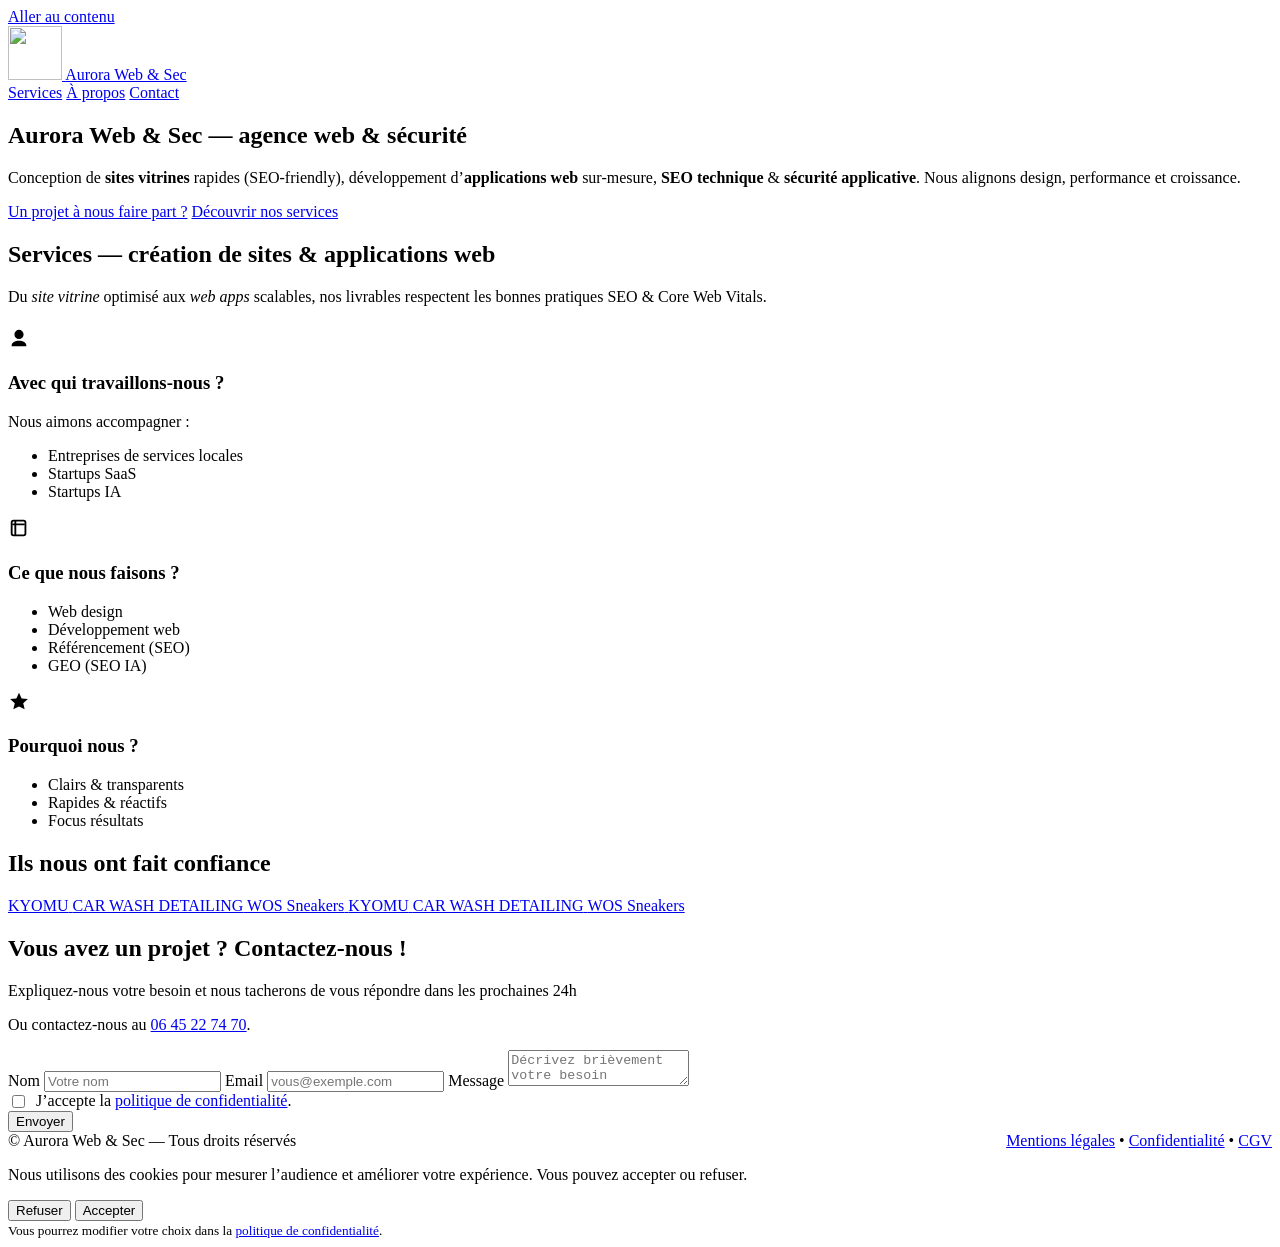
==== index.html @ 563a4732 "securisation du formulaire" ====
<!DOCTYPE html>
<html lang="fr" prefix="og: http://ogp.me/ns#">
<head>
  <meta charset="utf-8" />
  <meta name="viewport" content="width=device-width, initial-scale=1" />

  <title>Aurora Web &amp; Sec | Agence web & sécurité — création de sites & apps</title>
  <meta name="description" content="Aurora Web & Sec : conception de sites vitrines performants, développement d’applications web, SEO technique & sécurité applicative. Devis rapide." />
  <meta name="robots" content="index,follow,max-snippet:-1,max-image-preview:large,max-video-preview:-1" />

  <link rel="canonical" href="https://www.aurorawebandsecurity.fr/">
  <link rel="alternate" href="https://www.aurorawebandsecurity.fr/" hreflang="fr-FR"/>
 


  <!-- Twitter -->
  <meta name="twitter:card" content="summary_large_image">
  <meta name="twitter:title" content="Aurora Web & Sec | Agence web & sécurité — création de sites & apps">
  <meta name="twitter:description" content="Sites vitrines, web apps, SEO & sécurité applicative.">
  <meta name="twitter:image" content="https://www.aurorawebandsecurity.com/assets/og/og-image.jpg">

  <!-- Open Graph -->
  <meta property="og:locale" content="fr_FR">
  <meta property="og:type" content="website">
  <meta property="og:site_name" content="Aurora Web & Sec">
  <meta property="og:title" content="Aurora Web & Sec | Agence web & sécurité — création de sites & apps">
  <meta property="og:description" content="Sites vitrines rapides, applications web sur-mesure, SEO & sécurité.">
  <meta property="og:url" content="https://www.aurorawebandsecurity.fr/">
  <meta property="og:image" content="https://www.aurorawebandsecurity.fr/assets/favicon/awsiconblue.png">
  <meta property="og:image:alt" content="Mockup d’un site créé par Aurora Web & Sec">
  
  <!-- PWA / Favicon -->
  <link rel="manifest" href="manifest/manifest.webmanifest">
  <meta name="theme-color" content="#0a0b10">
  <link rel="icon" href="https://www.aurorawebandsecurity.fr/assets/favicon/awsiconblue.png" sizes="32x32">
  <link rel="icon" href="https://www.aurorawebandsecurity.fr/assets/favicon/awsiconblue.png" sizes="192x192">
  <link rel="apple-touch-icon" href="https://www.aurorawebandsecurity.fr/assets/favicon/awsiconblue.png">

  <!-- Fonts -- >
  <link rel="preconnect" href="https://fonts.googleapis.com" crossorigin>
  <link rel="preconnect" href="https://fonts.gstatic.com" crossorigin>
  <link href="https://fonts.googleapis.com/css2?family=Poppins:wght@300;400;600;800&display=swap" rel="stylesheet">

  <!-- CSS global -->
  <link rel="stylesheet" href="./assets/css/awes.css">

  <!-- JSON-LD Organization -->
  <script type="application/ld+json">
  {"@context":"https://schema.org","@type":"Organization","name":"Aurora Web & Sec","url":"https://www.aurorawebandsecurity.com/","logo":"https://www.aurorawebandsecurity.com/assets/brand/logo.png","sameAs":["https://www.linkedin.com/company/aurorawebandsecurity"]}
  </script>

  <!-- Consent Mode v2 (par défaut refusé) -->
  <script>
    window.dataLayer = window.dataLayer || [];
    function gtag(){dataLayer.push(arguments);}
    gtag('consent', 'default', {
      'ad_storage': 'denied','ad_user_data': 'denied','ad_personalization': 'denied',
      'analytics_storage': 'denied','functionality_storage': 'granted','security_storage': 'granted'
    });
  </script>
  <!-- GA4 (chargé après consentement par awes.js) -->
  <script id="ga4" type="text/plain" data-cookiecategory="analytics" data-src="https://www.googletagmanager.com/gtag/js?id=G-XXXXXXXXXX"></script>
  <script id="ga4-init" type="text/plain" data-cookiecategory="analytics">
    gtag('js', new Date()); gtag('config', 'G-XXXXXXXXXX');
  </script>
</head>
<body>
  <a class="skip-link" href="#main">Aller au contenu</a>
  <div class="progress" id="progress" aria-hidden="true"></div>

  <!-- Fond animé global -->
  <div class="shapes" aria-hidden="true">
    <div class="blob b1"></div><div class="blob b2"></div><div class="blob b3"></div>
  </div>

<header class="nav">
  <div class="container nav-inner">
    <a href="https://aurorawebandsecurity.fr" class="brand" aria-label="Aurora Web & Sec – Accueil">
        <span class="brand-logo-circle">
      <img
        class="brand-logo"
        src="/assets/favicon/awsiconblue.png"   
        alt=""                            
        width="54" height="54"
        decoding="async"
        fetchpriority="high"
      /></span>
<span>Aurora Web &amp; Sec</span></a>
    <nav class="menu" aria-label="Navigation principale">
      <a href="pages/services.html" title="Voir nos services">Services</a>
      <a href="pages/a-propos.html" title="À propos">À propos</a>
      <a href="./#contact" title="Nous contacter">Contact</a>

      <!-- Garder ce bloc identique sur TOUTES les pages -->
      
    </nav>
  </div>
</header>


  <main id="main">
    <section class="hero container">
      <h1 class="reveal">Aurora Web &amp; Sec — <span class="gradient">agence web & sécurité</span></h1>
      <p class="lead reveal" style="margin-top:6px">
        Conception de <strong>sites vitrines</strong> rapides (SEO-friendly), développement d’<strong>applications web</strong> sur-mesure,
        <strong>SEO technique</strong> & <strong>sécurité applicative</strong>. Nous alignons design, performance et croissance.
      </p>
      <div class="cta reveal">
        <a class="btn" href="#contact">Un projet à nous faire part ?</a>
        <a class="btn alt" href="./pages/services.html">Découvrir nos services</a>
      </div>
    </section>
<div class="spacer"></div>
    <section id="services" class="container">
      <h2 class="reveal">Services — création de sites & applications web</h2>
      <p class="lead reveal">Du <em>site vitrine</em> optimisé aux <em>web apps</em> scalables, nos livrables respectent les bonnes pratiques SEO & Core Web Vitals.</p>
      <div class="grid" style="margin-top:22px">
  <!-- 1) Avec qui nous travaillons -->
  <article class="card reveal feature">
    <div class="icon-badge" aria-hidden="true">
      <!-- Personne -->
      <svg width="22" height="22" viewBox="0 0 24 24" fill="none">
        <path d="M12 12a5 5 0 1 0-5-5 5 5 0 0 0 5 5Zm0 2c-4.418 0-8 2.239-8 5v1h16v-1c0-2.761-3.582-5-8-5Z" fill="currentColor"/>
      </svg>
    </div>
    <h3>Avec qui travaillons-nous ?</h3>
    <p class="muted">Nous aimons accompagner&nbsp;:</p>
    <ul class="bullets">
      <li>Entreprises de services locales</li>
      <li>Startups SaaS</li>
      <li>Startups IA</li>
    </ul>
  </article>

  <!-- 2) Ce que nous faisons -->
  <article class="card reveal feature">
    <div class="icon-badge" aria-hidden="true">
      <!-- Cahier / web -->
      <svg width="22" height="22" viewBox="0 0 24 24" fill="none">
        <path d="M6 4h11a2 2 0 0 1 2 2v12a2 2 0 0 1-2 2H6a2 2 0 0 1-2-2V6a2 2 0 0 1 2-2Zm0 4h11M8 4v16" stroke="currentColor" stroke-width="2" stroke-linecap="round"/>
      </svg>
    </div>
    <h3>Ce que nous faisons ?</h3>
    <ul class="bullets">
      <li>Web design</li>
      <li>Développement web</li>
      <li>Référencement (SEO)</li>
      <li>GEO (SEO IA)</li>
    </ul>
  </article>


<!-- 3) Pourquoi nous choisir -->
<article class="card reveal feature">
  <div class="icon-badge" aria-hidden="true">
    <!-- ⭐ -->
    <svg width="22" height="22" viewBox="0 0 24 24" fill="none">
      <path d="m12 2 2.9 6.2 6.8.6-5.1 4.5 1.6 6.7L12 16.9 5.8 20l1.6-6.7L2.3 8.8l6.8-.6L12 2Z" fill="currentColor"/>
    </svg>
  </div>
  <h3>Pourquoi nous ?</h3>
  <ul class="bullets">
    <li>Clairs & transparents</li>
    <li>Rapides & réactifs</li>
    <li>Focus résultats</li>
  </ul>
</article>

    </section>
<div class="spacer"></div>
<section id="trust" class="container">
  <h2 class="reveal center">Ils nous ont fait confiance</h2>

  <!-- Marquee accessible -->
  <div class="marquee reveal" aria-label="Partenaires et clients">
    <div class="marquee-track">
      <!-- Bande A -->
      <a class="logo name-tile" href="https://kyomu.fr" target="_blank" rel="noopener"
         title="KYOMU — ouvrir le site" aria-label="KYOMU — ouvrir le site">
        <span class="name-anim">KYOMU</span>
      </a>

      <a class="logo name-tile" href="https://carwashdetailing.fr" target="_blank" rel="noopener"
         title="Car Wash Detailing — ouvrir le site" aria-label="Car Wash Detailing — ouvrir le site">
        <span class="name-anim">CAR WASH DETAILING</span>
      </a>
      <a class="logo name-tile" href="https://wossneakers.fr" target="_blank" rel="noopener"
         title="WOS Sneakers — ouvrir le site" aria-label="WOS Sneakers — ouvrir le site">
        <span class="name-anim">WOS Sneakers</span>
      </a>
      <!-- Bande B (copie) -->
      <a class="logo name-tile" href="https://kyomu.fr" target="_blank" rel="noopener"
         title="KYOMU — ouvrir le site" aria-label="KYOMU — ouvrir le site">
        <span class="name-anim">KYOMU</span>
      </a>

      <a class="logo name-tile" href="https://carwashdetailing.fr" target="_blank" rel="noopener"
         title="Car Wash Detailing — ouvrir le site" aria-label="Car Wash Detailing — ouvrir le site">
        <span class="name-anim">CAR WASH DETAILING</span>
      </a>
      <a class="logo name-tile" href="https://wossneakers.fr" target="_blank" rel="noopener"
         title="WOS Sneakers — ouvrir le site" aria-label="WOS Sneakers — ouvrir le site">
        <span class="name-anim">WOS Sneakers</span>
      </a>
    </div>
  </div>
</section>


<div class="spacer"></div>
   <section id="contact" class="container">
  <h2 class="reveal">Vous avez un projet ? Contactez-nous !</h2>
  <p class="lead reveal">Expliquez-nous votre besoin et nous tacherons de vous répondre dans les prochaines 24h</p>
  <p class="lead reveal">Ou contactez-nous au  
    <a href="tel:+33645227470" aria-label="Appeler le 06 45 22 74 70">06 45 22 74 70</a>.
  </p>

  <form class="form reveal" 
        id="contactForm" 
        method="POST" 
        action="https://formspree.io/f/xrbwzkre">

    <label class="label" for="name">Nom</label>
    <input class="input" id="name" name="name" type="text" placeholder="Votre nom" required>

    <label class="label" for="email">Email</label>
    <input class="input" id="email" name="email" type="email" placeholder="vous@exemple.com" required>

    <label class="label" for="message">Message</label>
    <textarea class="textarea" id="message" name="message" placeholder="Décrivez brièvement votre besoin" required></textarea>

    <label class="label" style="display:flex;gap:8px;align-items:center">
      <input type="checkbox" id="consent" required>
      <span>J’accepte la 
        <a href="./pages/confidentialite.html" target="_blank" rel="noopener">politique de confidentialité</a>.
      </span>
    </label>

    <button class="btn" type="submit">Envoyer</button>
    <small class="label" id="formMsg" aria-live="polite"></small>
  </form>
</section>

  </main>
<div class="spacer"></div>
  <footer>
    <div class="container" style="display:flex;justify-content:space-between;gap:16px;flex-wrap:wrap">
      <span>© <span id="year"></span> Aurora Web &amp; Sec — Tous droits réservés</span>
      <nav aria-label="Liens de bas de page">
        <a href="./pages/mentions-legales.html">Mentions légales</a> •
        <a href="./pages/confidentialite.html">Confidentialité</a> •
        <a href="./pages/cgv.html">CGV</a>
      </nav>
    </div>
  </footer>

  <!-- Bandeau cookies -->
  <div id="cookie-banner" role="dialog" aria-label="Gestion des cookies">
    <p>Nous utilisons des cookies pour mesurer l’audience et améliorer votre expérience. Vous pouvez accepter ou refuser.</p>
    <div class="actions">
      <button id="btn-decline">Refuser</button>
      <button id="btn-accept">Accepter</button>
    </div>
    <small class="label">Vous pourrez modifier votre choix dans la <a href="../pages/confidentialite.html">politique de confidentialité</a>.</small>
  </div>

  <!-- JS global -->
  <script src="./assets/js/awes.js" defer></script>
</body>
</html>
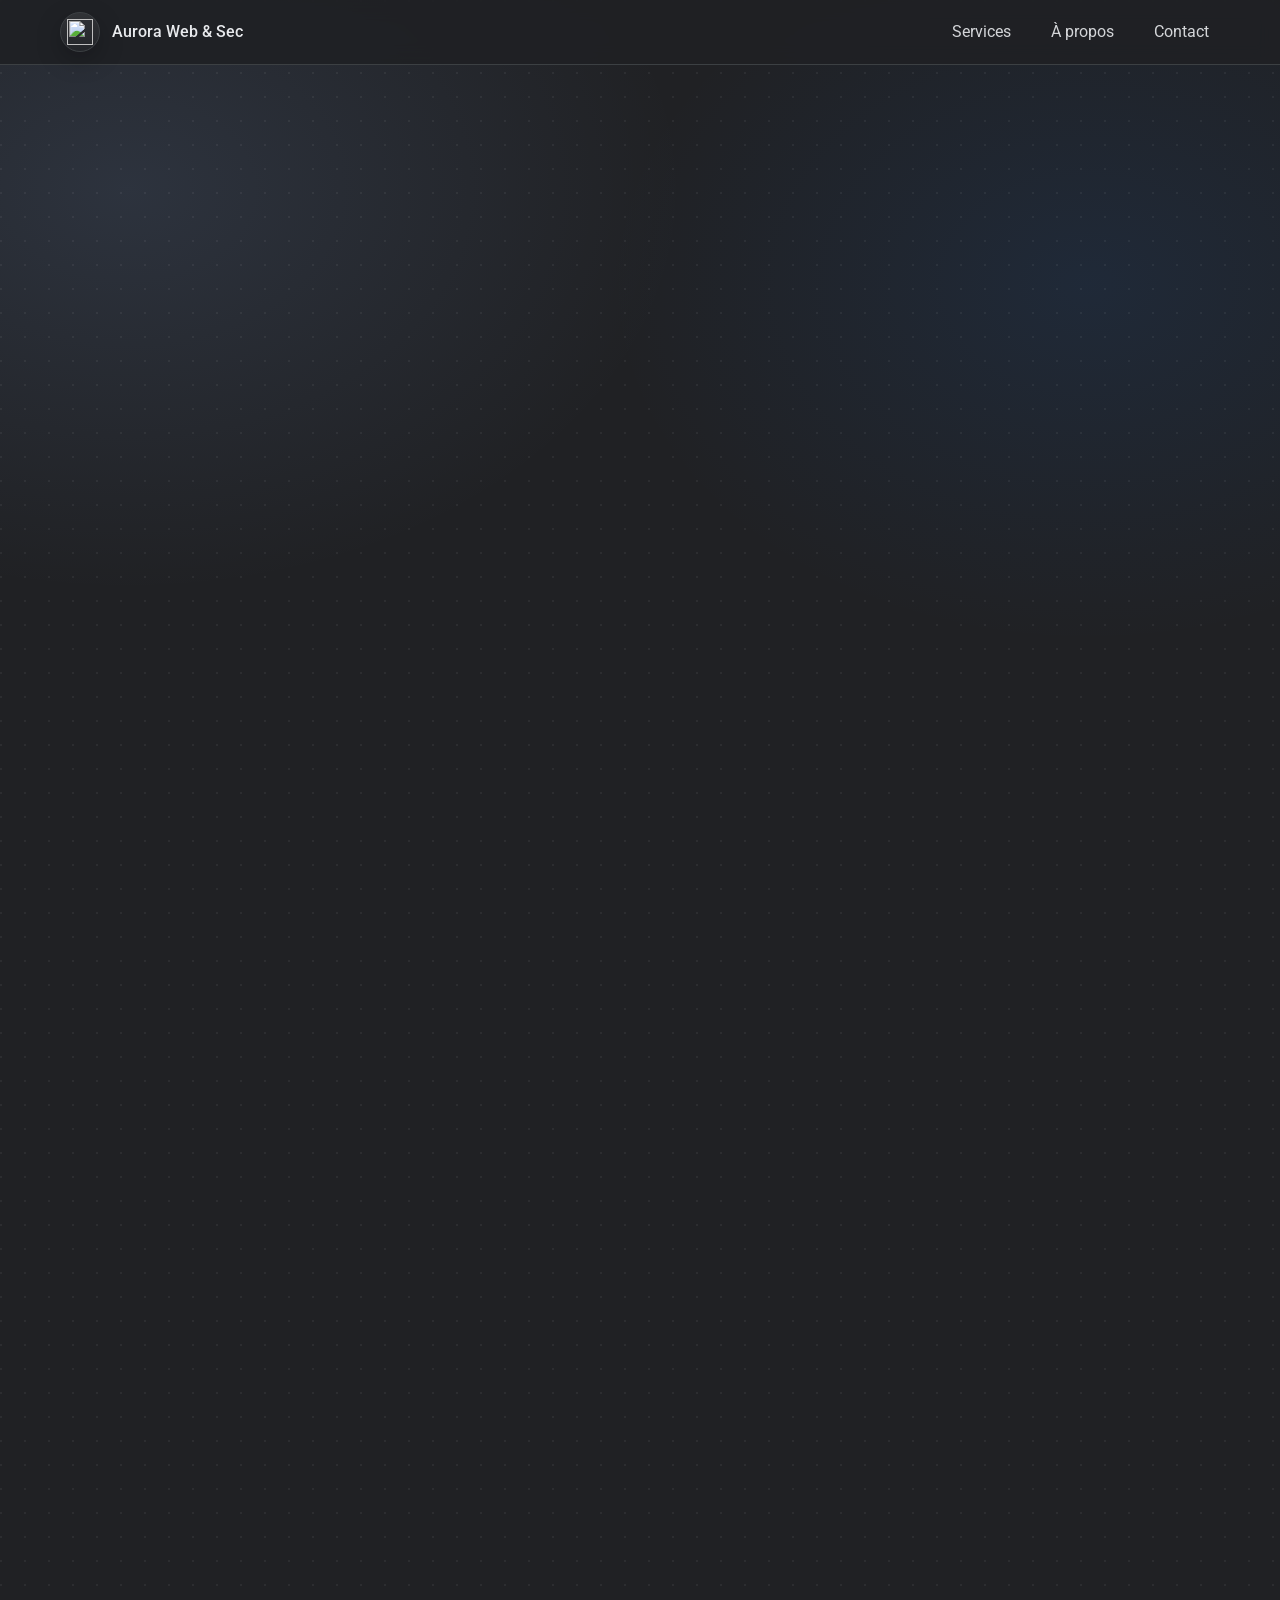
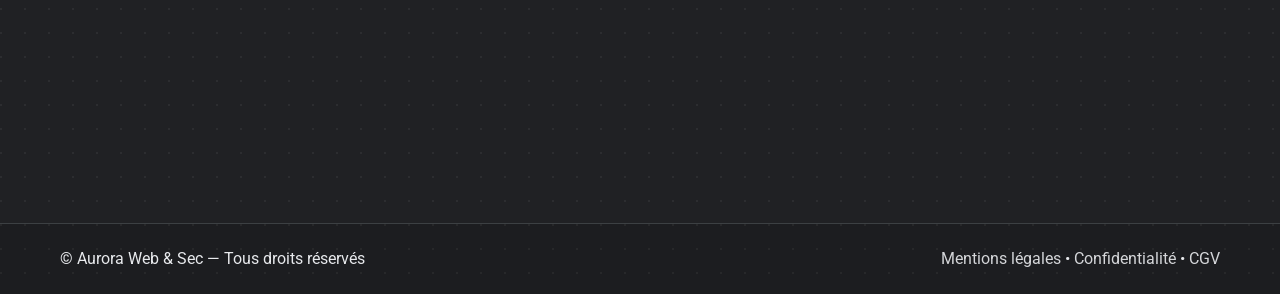
==== commit d90ffc28: "refont css + html" ====
--- a/index.html
+++ b/index.html
@@ -30,18 +30,11 @@
   <meta property="og:image:alt" content="Mockup d’un site créé par Aurora Web & Sec">
   
   <!-- PWA / Favicon -->
-  <link rel="manifest" href="manifest/manifest.webmanifest">
+  <link rel="manifest" href="/manifest/manifest.webmanifest">
   <meta name="theme-color" content="#0a0b10">
   <link rel="icon" href="https://www.aurorawebandsecurity.fr/assets/favicon/awsiconblue.png" sizes="32x32">
   <link rel="icon" href="https://www.aurorawebandsecurity.fr/assets/favicon/awsiconblue.png" sizes="192x192">
-  <link rel="apple-touch-icon" href="https://www.aurorawebandsecurity.fr/assets/favicon/awsiconblue.png">
-
-  <!-- Fonts -- >
-  <link rel="preconnect" href="https://fonts.googleapis.com" crossorigin>
-  <link rel="preconnect" href="https://fonts.gstatic.com" crossorigin>
-  <link href="https://fonts.googleapis.com/css2?family=Poppins:wght@300;400;600;800&display=swap" rel="stylesheet">
-
-  <!-- CSS global -->
+  <link rel="apple-touch-icon" href="https://www.aurorawebandsecurity.fr/assets/favicon/awsiconblue.png"><!-- CSS global -->
   <link rel="stylesheet" href="./assets/css/awes.css">
 
   <!-- JSON-LD Organization -->
@@ -87,9 +80,9 @@
       /></span>
 <span>Aurora Web &amp; Sec</span></a>
     <nav class="menu" aria-label="Navigation principale">
-      <a href="pages/services.html" title="Voir nos services">Services</a>
-      <a href="pages/a-propos.html" title="À propos">À propos</a>
-      <a href="./#contact" title="Nous contacter">Contact</a>
+      <a href="pages/services.html">Services</a>
+      <a href="pages/a-propos.html">À propos</a>
+      <a href="./#contact">Contact</a>
 
       <!-- Garder ce bloc identique sur TOUTES les pages -->
       
@@ -208,39 +201,30 @@
 
 
 <div class="spacer"></div>
-   <section id="contact" class="container">
-  <h2 class="reveal">Vous avez un projet ? Contactez-nous !</h2>
-  <p class="lead reveal">Expliquez-nous votre besoin et nous tacherons de vous répondre dans les prochaines 24h</p>
-  <p class="lead reveal">Ou contactez-nous au  
-    <a href="tel:+33645227470" aria-label="Appeler le 06 45 22 74 70">06 45 22 74 70</a>.
-  </p>
-
-  <form class="form reveal" 
-        id="contactForm" 
-        method="POST" 
-        action="https://formspree.io/f/xrbwzkre">
-
-    <label class="label" for="name">Nom</label>
-    <input class="input" id="name" name="name" type="text" placeholder="Votre nom" required>
-
-    <label class="label" for="email">Email</label>
-    <input class="input" id="email" name="email" type="email" placeholder="vous@exemple.com" required>
-
-    <label class="label" for="message">Message</label>
-    <textarea class="textarea" id="message" name="message" placeholder="Décrivez brièvement votre besoin" required></textarea>
-
-    <label class="label" style="display:flex;gap:8px;align-items:center">
-      <input type="checkbox" id="consent" required>
-      <span>J’accepte la 
-        <a href="./pages/confidentialite.html" target="_blank" rel="noopener">politique de confidentialité</a>.
-      </span>
-    </label>
-
-    <button class="btn" type="submit">Envoyer</button>
-    <small class="label" id="formMsg" aria-live="polite"></small>
-  </form>
-</section>
-
+    <section id="contact" class="container">
+      <h2 class="reveal">Vous avez un projet ? Contactez-nous !</h2>
+      <p class="lead reveal">Expliquez-nous votre besoin et nous tacherons de vous répondre dans les prochaines 24h</p>
+      <p class="lead reveal">Ou contactez-nous au  <a href="tel:+33612345678" aria-label="Appeler le 06 45 22 74 70">06&nbsp;45&nbsp;22&nbsp;74&nbsp;70</a>.</p>
+     <form class="form reveal" id="contactForm" method="post" action="mailto:aurorawebsec@gmail.com" enctype="text/plain" novalidate>
+  <label class="label" for="name">Nom</label>
+  <input class="input" id="name" name="name" type="text" placeholder="Votre nom" autocomplete="name" required />
+
+  <label class="label" for="email">Email</label>
+  <input class="input" id="email" name="email" type="email" placeholder="vous@exemple.com" autocomplete="email" required />
+
+  <label class="label" for="message">Message</label>
+  <textarea class="textarea" id="message" name="message" placeholder="Décrivez brièvement votre besoin" required></textarea>
+
+  <label class="label" style="display:flex;gap:8px;align-items:center">
+    <input type="checkbox" id="consent" required />
+    <span>J’accepte la <a href="./pages/confidentialite.html" target="_blank" rel="noopener">politique de confidentialité</a>.</span>
+  </label>
+
+  <button class="btn" type="submit">Envoyer</button>
+  <small class="label" id="formMsg" aria-live="polite"></small>
+</form>
+
+    </section>
   </main>
 <div class="spacer"></div>
   <footer>
--- a/assets/css/awes.css
+++ b/assets/css/awes.css
@@ -0,0 +1,382 @@
+/* ==========================================================================
+   Aurora Web & Sec — CSS global (awes.css)
+   Refonte "Google Bug Hunters inspired" (dark, sobre, Material-ish)
+   ========================================================================== */
+
+@import url('https://fonts.googleapis.com/css2?family=Roboto:wght@400;500;700&family=Roboto+Mono:wght@400;500&display=swap');
+
+:root{
+  --bg:#202124;
+  --surface:#303134;
+  --surface-2:#2b2c2f;
+  --text:#e8eaed;
+  --text-soft:rgba(232,234,237,.92);
+  --muted:#9aa0a6;
+  --border:#3c4043;
+
+  --link:#8ab4f8;
+  --primary:#1a73e8;
+  --primary-hover:#2b7de9;
+  --primary-ink:#e8f0fe;
+
+  --radius:16px;
+  --shadow:0 1px 2px rgba(0,0,0,.25), 0 10px 30px rgba(0,0,0,.35);
+
+  --fs-xs:.85rem;
+  --fs-sm:.95rem;
+  --fs-md:1rem;
+  --fs-lg:1.125rem;
+
+  --max:1200px;
+  --pad:20px;
+}
+
+/* --- Reset / base --- */
+*{box-sizing:border-box}
+html{scroll-behavior:smooth}
+body{
+  margin:0; min-height:100vh; overflow-x:hidden;
+  color:var(--text);
+  font-family:Roboto, system-ui, -apple-system, "Segoe UI", Ubuntu, Cantarell, "Helvetica Neue", Arial, sans-serif;
+  line-height:1.6; font-size:var(--fs-md);
+  background-color:var(--bg);
+  /* grain + halos (inspired by Google dark surfaces) */
+  background-image:
+    radial-gradient(circle at 1px 1px, rgba(255,255,255,.055) 1px, transparent 0),
+    radial-gradient(900px 650px at 10% 10%, rgba(138,180,248,.12), transparent 62%),
+    radial-gradient(800px 600px at 85% 15%, rgba(26,115,232,.10), transparent 60%);
+  background-size:24px 24px, auto, auto;
+}
+img{max-width:100%; height:auto; display:block}
+svg{display:block}
+button,input,select,textarea{font:inherit; color:inherit}
+a{color:var(--link); text-decoration:none}
+a:hover{text-decoration:underline}
+:focus{outline:none}
+:focus-visible{outline:2px solid var(--link); outline-offset:2px; border-radius:10px}
+
+/* --- Layout helpers --- */
+.container{max-width:var(--max); margin:0 auto; padding:0 var(--pad)}
+section{padding:72px 0}
+.section-compact{padding:48px 0}
+.center{text-align:center}
+.stack > * + *{margin-top:16px}
+.spacer{height:64px}
+.hide{display:none !important}
+.visually-hidden{position:absolute!important;width:1px;height:1px;padding:0;margin:-1px;overflow:hidden;clip:rect(0,0,0,0);white-space:nowrap;border:0}
+.mt-8{margin-top:32px}
+.mb-8{margin-bottom:32px}
+
+/* --- Typo --- */
+h1,h2,h3{margin:0 0 12px; line-height:1.15; font-weight:500; letter-spacing:-.02em}
+h1{font-size:clamp(40px, 5vw, 64px)}
+h2{font-size:clamp(26px, 2.6vw, 36px)}
+h3{font-size:clamp(18px, 1.5vw, 22px); font-weight:600}
+p{margin:0 0 12px; color:var(--text-soft)}
+.lead{font-size:var(--fs-lg); max-width:74ch; color:var(--muted)}
+
+/* old .gradient kept for compatibility (now a subtle underline highlight) */
+.gradient{
+  color:var(--text);
+  background:none;
+  position:relative;
+  display:inline-block;
+  padding-bottom:6px;
+}
+.gradient::after{
+  content:"";
+  position:absolute;
+  left:0;
+  bottom:0;
+  height:3px;
+  width:72px;
+  border-radius:999px;
+  background:linear-gradient(90deg, var(--primary), rgba(138,180,248,.9));
+  opacity:.95;
+}
+/* --- Skip link (a11y) --- */
+.skip-link{
+  position:absolute; left:-9999px; top:auto; width:1px; height:1px; overflow:hidden;
+}
+.skip-link:focus{
+  left:16px; top:16px; width:auto; height:auto; padding:10px 14px;
+  background:var(--surface);
+  color:var(--text);
+  border:1px solid var(--border);
+  border-radius:12px;
+  z-index:1001;
+}
+
+/* --- Scroll progress --- */
+.progress{
+  position:fixed; inset:0 0 auto 0; height:2px;
+  background:linear-gradient(90deg, rgba(138,180,248,.85), rgba(26,115,232,.95));
+  transform-origin:0 50%; transform:scaleX(0);
+  z-index:999;
+}
+
+/* --- Remove old blobs (we keep markup but we hide it) --- */
+.shapes{display:none !important}
+
+/* --- Header / Nav (Bug Hunters inspired) --- */
+.nav{
+  position:sticky; top:0; z-index:998;
+  background:rgba(32,33,36,.9);
+  backdrop-filter:saturate(160%) blur(10px);
+  border-bottom:1px solid var(--border);
+}
+.nav-inner{
+  display:flex; align-items:center; justify-content:space-between;
+  min-height:64px;
+  gap:16px;
+}
+.brand{
+  display:flex; align-items:center; gap:12px;
+  color:var(--text);
+  text-decoration:none;
+  font-weight:500;
+}
+.brand-logo-circle{
+  width:40px; height:40px; border-radius:999px;
+  display:grid; place-items:center;
+  background:linear-gradient(180deg, rgba(255,255,255,.08), rgba(255,255,255,.02));
+  border:1px solid var(--border);
+  box-shadow:0 8px 24px rgba(0,0,0,.25);
+  overflow:hidden;
+}
+.brand-logo{width:26px; height:26px}
+.menu{display:flex; align-items:center; gap:18px; flex-wrap:wrap}
+.menu a{
+  color:var(--text);
+  text-decoration:none;
+  opacity:.9;
+  padding:8px 10px;
+  border-radius:10px;
+  border:1px solid transparent;
+}
+.menu a:hover{
+  opacity:1;
+  text-decoration:none;
+  background:rgba(255,255,255,.06);
+  border-color:rgba(255,255,255,.06);
+}
+.menu a[aria-current="page"]{
+  opacity:1;
+  background:rgba(138,180,248,.14);
+  border-color:rgba(138,180,248,.25);
+}
+
+/* --- Hero --- */
+.hero{padding:72px 0 56px}
+.cta{display:flex; gap:12px; margin-top:22px; flex-wrap:wrap}
+
+/* Search-like bar (inspired by Bug Hunters) */
+.search{
+  margin-top:18px;
+  display:flex;
+  align-items:center;
+  gap:10px;
+  padding:10px 12px;
+  border-radius:14px;
+  border:1px solid var(--border);
+  background:rgba(0,0,0,.16);
+  max-width:720px;
+}
+.search-ic{color:var(--muted); display:grid; place-items:center}
+.search-input{
+  flex:1;
+  border:0;
+  outline:none;
+  background:transparent;
+  color:var(--text);
+  padding:8px 6px;
+  min-width:140px;
+}
+.search-input::placeholder{color:rgba(154,160,166,.85)}
+.search-btn{
+  border:1px solid transparent;
+  border-radius:12px;
+  padding:10px 14px;
+  font-weight:500;
+  cursor:pointer;
+  background:rgba(138,180,248,.18);
+  color:var(--text);
+}
+.search-btn:hover{background:rgba(138,180,248,.25)}
+
+/* --- Buttons --- */
+.btn{
+  appearance:none;
+  border:1px solid transparent;
+  border-radius:12px;
+  padding:10px 14px;
+  font-weight:500;
+  cursor:pointer;
+  color:var(--primary-ink);
+  background:var(--primary);
+  box-shadow:0 1px 2px rgba(0,0,0,.25);
+  display:inline-flex;
+  align-items:center;
+  justify-content:center;
+  text-decoration:none;
+}
+.btn:hover{background:var(--primary-hover); text-decoration:none}
+.btn:active{transform:translateY(1px)}
+.btn.alt{
+  background:transparent;
+  color:var(--text);
+  border-color:var(--border);
+  box-shadow:none;
+}
+.btn.alt:hover{
+  background:rgba(255,255,255,.06);
+}
+
+/* --- Cards & grid --- */
+.grid{display:grid; grid-template-columns:1fr; gap:18px}
+@media(min-width:860px){.grid{grid-template-columns:repeat(3, 1fr)}}
+.card{
+  background:linear-gradient(180deg, rgba(255,255,255,.06), rgba(255,255,255,.03));
+  border:1px solid var(--border);
+  border-radius:var(--radius);
+  padding:20px;
+  box-shadow:0 1px 2px rgba(0,0,0,.2);
+}
+.card:hover{box-shadow:var(--shadow); transform:translateY(-1px)}
+.card h2{font-size:1.15rem; font-weight:600; margin:0 0 10px}
+.card h3{margin-top:0}
+
+.feature{position:relative}
+
+/* Icon badge */
+.icon-badge{
+  width:40px; height:40px;
+  border-radius:12px;
+  display:grid; place-items:center;
+  background:rgba(138,180,248,.12);
+  border:1px solid rgba(138,180,248,.22);
+  color:var(--link);
+  margin-bottom:12px;
+}
+
+/* bullets */
+.bullets{
+  margin:10px 0 0;
+  padding-left:18px;
+  color:var(--muted);
+}
+.bullets li{margin:6px 0}
+
+/* muted helper */
+.muted{color:var(--muted)}
+
+/* --- Trust / logos --- */
+.marquee{
+  margin-top:18px;
+  border:1px solid var(--border);
+  border-radius:var(--radius);
+  padding:14px;
+  background:rgba(255,255,255,.03);
+  overflow:hidden;
+}
+.marquee-track{
+  display:flex;
+  gap:12px;
+  width:max-content;
+  animation:marquee 26s linear infinite;
+}
+.marquee:hover .marquee-track{animation-play-state:paused}
+@keyframes marquee{
+  from{transform:translateX(0)}
+  to{transform:translateX(-50%)}
+}
+.logo.name-tile{
+  display:inline-flex;
+  align-items:center;
+  justify-content:center;
+  padding:10px 14px;
+  min-width:180px;
+  border-radius:12px;
+  background:rgba(0,0,0,.18);
+  border:1px solid var(--border);
+  text-decoration:none;
+}
+.logo.name-tile:hover{background:rgba(255,255,255,.06); text-decoration:none}
+.name-anim{
+  font-family:"Roboto Mono", ui-monospace, SFMono-Regular, Menlo, Monaco, Consolas, "Liberation Mono", "Courier New", monospace;
+  font-size:.95rem;
+  letter-spacing:.02em;
+  color:var(--text);
+}
+
+/* --- Forms --- */
+.form{
+  margin-top:16px;
+  display:grid;
+  gap:10px;
+  max-width:560px;
+}
+.label{font-size:var(--fs-sm); color:var(--muted)}
+.input, .textarea{
+  width:100%;
+  padding:12px 12px;
+  border-radius:12px;
+  border:1px solid var(--border);
+  background:rgba(0,0,0,.18);
+  color:var(--text);
+}
+.input::placeholder, .textarea::placeholder{color:rgba(154,160,166,.8)}
+.textarea{min-height:140px; resize:vertical}
+.input:focus, .textarea:focus{
+  border-color:rgba(138,180,248,.7);
+  box-shadow:0 0 0 3px rgba(138,180,248,.18);
+}
+
+
+/* --- Reveal on scroll --- */
+.reveal{opacity:0; transform:translateY(12px); transition:opacity .55s ease, transform .55s ease}
+.reveal.visible{opacity:1; transform:none}
+
+/* --- Footer --- */
+footer{
+  border-top:1px solid var(--border);
+  background:rgba(0,0,0,.12);
+  padding:22px 0;
+}
+footer a{color:var(--text); opacity:.9}
+footer a:hover{opacity:1}
+
+/* --- Cookie banner --- */
+#cookie-banner{
+  position:fixed;
+  left:16px;
+  right:16px;
+  bottom:16px;
+  max-width:980px;
+  margin:0 auto;
+  display:none;
+  background:rgba(48,49,52,.92);
+  backdrop-filter:saturate(160%) blur(10px);
+  border:1px solid var(--border);
+  border-radius:18px;
+  padding:14px 14px;
+  box-shadow:var(--shadow);
+  z-index:1000;
+}
+#cookie-banner p{margin:0 0 10px; color:var(--text)}
+#cookie-banner .actions{display:flex; gap:10px; flex-wrap:wrap}
+#cookie-banner button{
+  border-radius:12px;
+  padding:10px 14px;
+  border:1px solid var(--border);
+  background:rgba(0,0,0,.18);
+  color:var(--text);
+  cursor:pointer;
+}
+#cookie-banner #btn-accept{
+  background:var(--primary);
+  border-color:transparent;
+  color:var(--primary-ink);
+}
+#cookie-banner button:hover{background:rgba(255,255,255,.06)}
+#cookie-banner #btn-accept:hover{background:var(--primary-hover)}
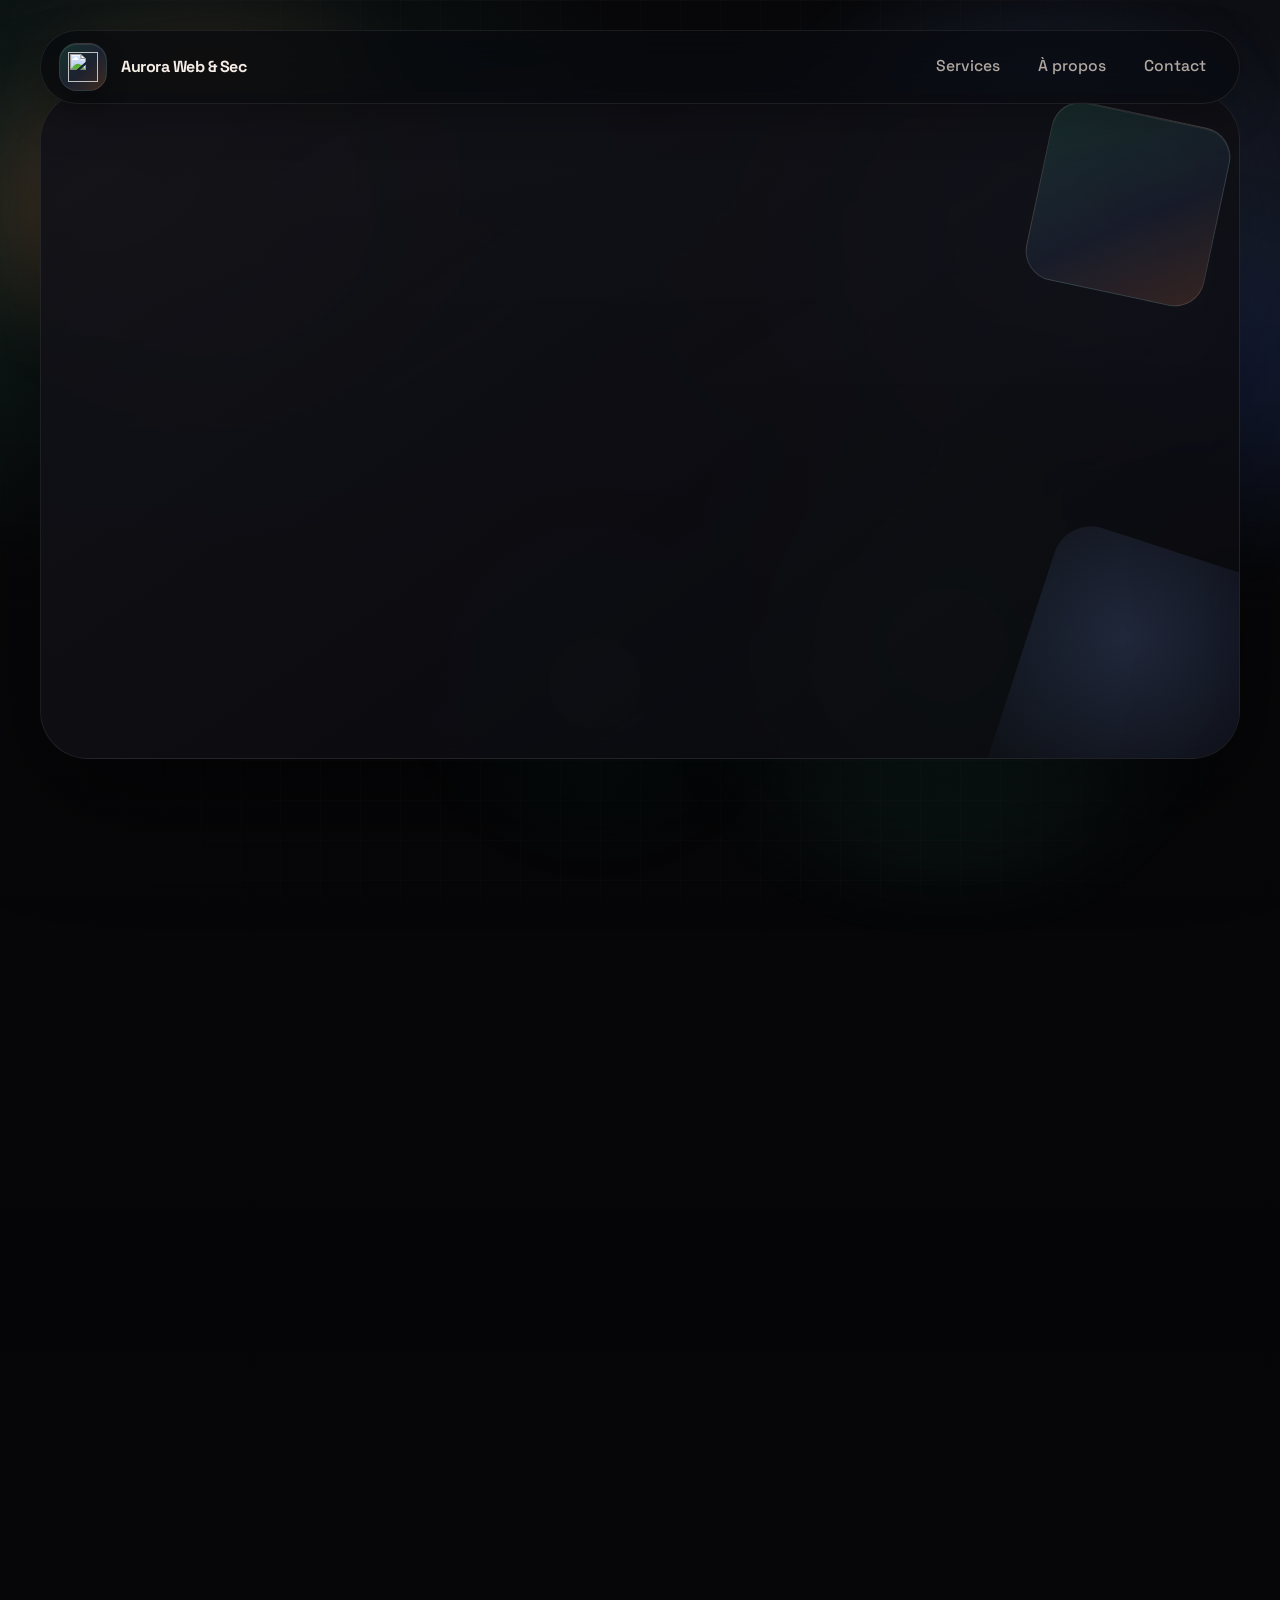
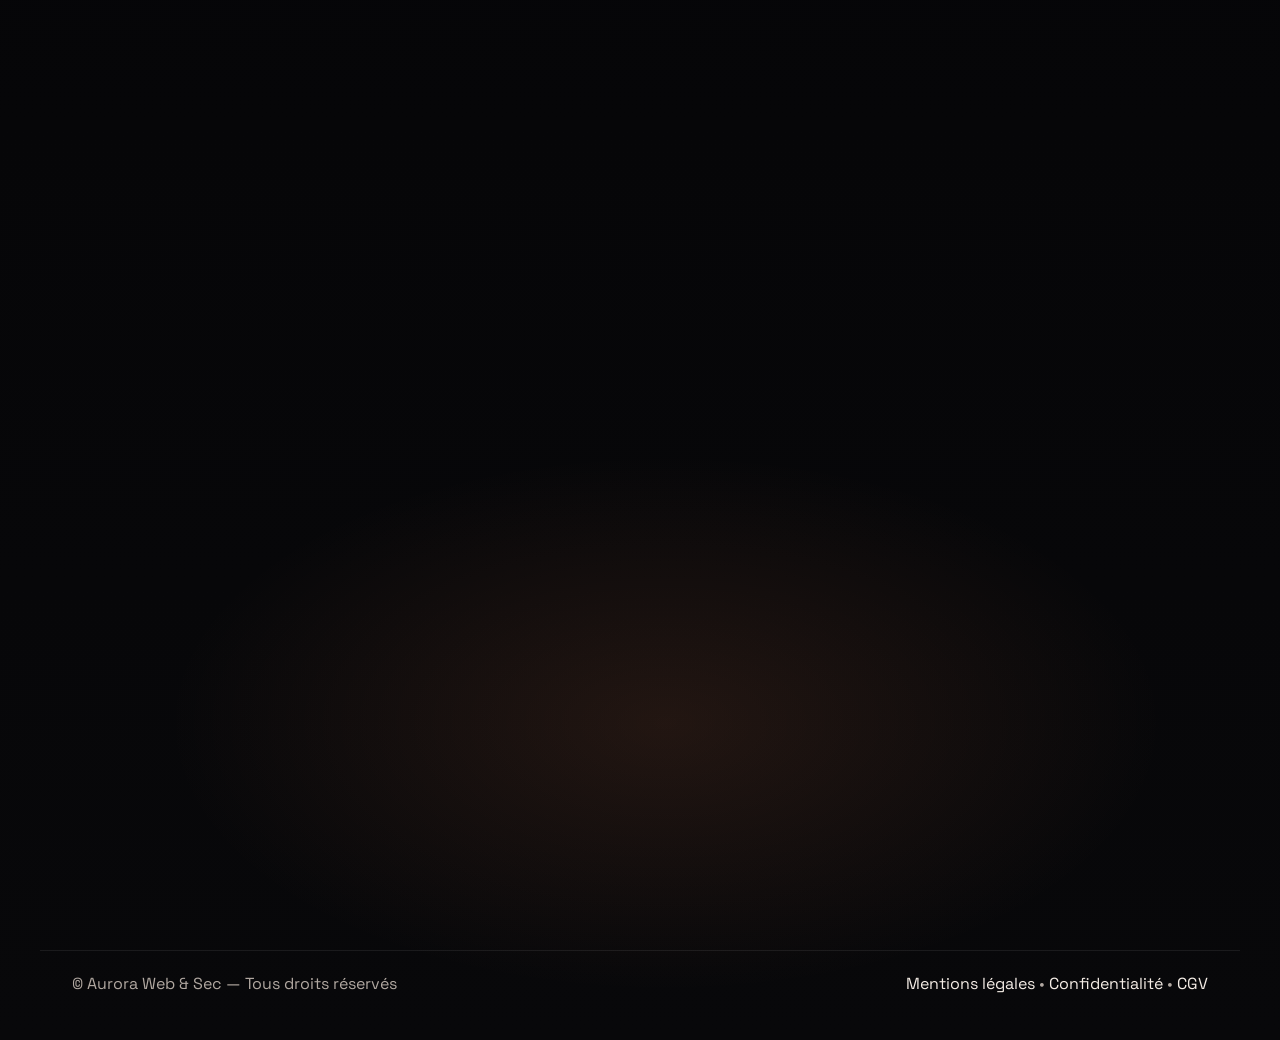
==== commit 6c280fbd: "holy css ( inspiration de hyperstudio, shaerio)" ====
--- a/index.html
+++ b/index.html
@@ -35,7 +35,7 @@
   <link rel="icon" href="https://www.aurorawebandsecurity.fr/assets/favicon/awsiconblue.png" sizes="32x32">
   <link rel="icon" href="https://www.aurorawebandsecurity.fr/assets/favicon/awsiconblue.png" sizes="192x192">
   <link rel="apple-touch-icon" href="https://www.aurorawebandsecurity.fr/assets/favicon/awsiconblue.png"><!-- CSS global -->
-  <link rel="stylesheet" href="./assets/css/awes.css">
+  <link rel="stylesheet" href="./assets/css/aurora-neo.css">
 
   <!-- JSON-LD Organization -->
   <script type="application/ld+json">
@@ -93,7 +93,7 @@
 
   <main id="main">
     <section class="hero container">
-      <h1 class="reveal">Aurora Web &amp; Sec — <span class="gradient">agence web & sécurité</span></h1>
+      <h1 class="reveal"><span class="hero-underline">Aurora</span> <br>Web &amp; Sec  <span class="gradient gradient-split"><span class="gradient-copy">Agence de création de site</span><span class="gradient-tail">web</span></span></h1>
       <p class="lead reveal" style="margin-top:6px">
         Conception de <strong>sites vitrines</strong> rapides (SEO-friendly), développement d’<strong>applications web</strong> sur-mesure,
         <strong>SEO technique</strong> & <strong>sécurité applicative</strong>. Nous alignons design, performance et croissance.
@@ -105,7 +105,7 @@
     </section>
 <div class="spacer"></div>
     <section id="services" class="container">
-      <h2 class="reveal">Services — création de sites & applications web</h2>
+      <h2 class="reveal">Création&nbsp;de&nbsp;sites<br>&amp; applications web</h2>
       <p class="lead reveal">Du <em>site vitrine</em> optimisé aux <em>web apps</em> scalables, nos livrables respectent les bonnes pratiques SEO & Core Web Vitals.</p>
       <div class="grid" style="margin-top:22px">
   <!-- 1) Avec qui nous travaillons -->
@@ -181,6 +181,10 @@
          title="WOS Sneakers — ouvrir le site" aria-label="WOS Sneakers — ouvrir le site">
         <span class="name-anim">WOS Sneakers</span>
       </a>
+        <a class="logo name-tile" href="https://minigang.ch" target="_blank" rel="noopener"
+         title="WOS Sneakers — ouvrir le site" aria-label="WOS Sneakers — ouvrir le site">
+        <span class="name-anim">MINIGANG</span>
+      </a>
       <!-- Bande B (copie) -->
       <a class="logo name-tile" href="https://kyomu.fr" target="_blank" rel="noopener"
          title="KYOMU — ouvrir le site" aria-label="KYOMU — ouvrir le site">
@@ -195,36 +199,49 @@
          title="WOS Sneakers — ouvrir le site" aria-label="WOS Sneakers — ouvrir le site">
         <span class="name-anim">WOS Sneakers</span>
       </a>
+      <a class="logo name-tile" href="https://minigang.ch" target="_blank" rel="noopener"
+         title="WOS Sneakers — ouvrir le site" aria-label="WOS Sneakers — ouvrir le site">
+        <span class="name-anim">MINIGANG</span>
+      </a>
     </div>
   </div>
 </section>
 
 
 <div class="spacer"></div>
-    <section id="contact" class="container">
-      <h2 class="reveal">Vous avez un projet ? Contactez-nous !</h2>
-      <p class="lead reveal">Expliquez-nous votre besoin et nous tacherons de vous répondre dans les prochaines 24h</p>
-      <p class="lead reveal">Ou contactez-nous au  <a href="tel:+33612345678" aria-label="Appeler le 06 45 22 74 70">06&nbsp;45&nbsp;22&nbsp;74&nbsp;70</a>.</p>
-     <form class="form reveal" id="contactForm" method="post" action="mailto:aurorawebsec@gmail.com" enctype="text/plain" novalidate>
-  <label class="label" for="name">Nom</label>
-  <input class="input" id="name" name="name" type="text" placeholder="Votre nom" autocomplete="name" required />
-
-  <label class="label" for="email">Email</label>
-  <input class="input" id="email" name="email" type="email" placeholder="vous@exemple.com" autocomplete="email" required />
-
-  <label class="label" for="message">Message</label>
-  <textarea class="textarea" id="message" name="message" placeholder="Décrivez brièvement votre besoin" required></textarea>
-
-  <label class="label" style="display:flex;gap:8px;align-items:center">
-    <input type="checkbox" id="consent" required />
-    <span>J’accepte la <a href="./pages/confidentialite.html" target="_blank" rel="noopener">politique de confidentialité</a>.</span>
-  </label>
-
-  <button class="btn" type="submit">Envoyer</button>
-  <small class="label" id="formMsg" aria-live="polite"></small>
-</form>
-
-    </section>
+   <section id="contact" class="container">
+  <h2 class="reveal">Vous avez un projet&nbsp;? Contactez-nous&nbsp;!</h2>
+  <p class="lead reveal">Expliquez-nous votre besoin et nous tacherons de vous répondre dans les prochaines 24h</p>
+  <p class="lead reveal">Ou contactez-nous au  
+    <a href="tel:+33645227470" aria-label="Appeler le 06 45 22 74 70">06 45 22 74 70</a>.
+  </p>
+
+  <form class="form reveal" 
+        id="contactForm" 
+        method="POST" 
+        action="https://formspree.io/f/xrbwzkre">
+
+    <label class="label" for="name">Nom</label>
+    <input class="input" id="name" name="name" type="text" placeholder="Votre nom" required>
+
+    <label class="label" for="email">Email</label>
+    <input class="input" id="email" name="email" type="email" placeholder="vous@exemple.com" required>
+
+    <label class="label" for="message">Message</label>
+    <textarea class="textarea" id="message" name="message" placeholder="Décrivez brièvement votre besoin" required></textarea>
+
+    <label class="label" style="display:flex;gap:8px;align-items:center">
+      <input type="checkbox" id="consent" required>
+      <span>J’accepte la 
+        <a href="./pages/confidentialite.html" target="_blank" rel="noopener">politique de confidentialité</a>.
+      </span>
+    </label>
+
+    <button class="btn" type="submit">Envoyer</button>
+    <small class="label" id="formMsg" aria-live="polite"></small>
+  </form>
+</section>
+
   </main>
 <div class="spacer"></div>
   <footer>
--- a/assets/css/aurora-neo.css
+++ b/assets/css/aurora-neo.css
@@ -0,0 +1,1038 @@
+/* ==========================================================================
+   Aurora Web & Sec - CSS global (aurora-neo.css)
+   Refonte editoriale inspiree de heyorbi, modal et hyperstudio
+   ========================================================================== */
+
+@import url('https://fonts.googleapis.com/css2?family=IBM+Plex+Mono:wght@400;500&family=Newsreader:opsz,ital,wght@6..72,0,400;6..72,0,500;6..72,1,400;6..72,1,500&family=Space+Grotesk:wght@400;500;700&display=swap');
+
+:root{
+  --bg:#060607;
+  --bg-soft:#101114;
+  --surface:rgba(14,15,19,.82);
+  --surface-strong:#17191f;
+  --surface-dark:#0f1013;
+  --surface-dark-2:#191c23;
+  --text:#f5ede6;
+  --text-soft:rgba(245,237,230,.84);
+  --muted:#b1a8a1;
+  --border:rgba(255,255,255,.1);
+  --border-strong:rgba(255,255,255,.18);
+  --line:rgba(255,255,255,.08);
+  --accent:#ff8d57;
+  --accent-2:#4de1b8;
+  --accent-3:#7ca4ff;
+  --shadow-sm:0 14px 40px rgba(0,0,0,.26);
+  --shadow-md:0 22px 60px rgba(0,0,0,.36);
+  --shadow-lg:0 40px 110px rgba(0,0,0,.52);
+  --radius-sm:20px;
+  --radius:32px;
+  --radius-lg:46px;
+  --fs-xs:.84rem;
+  --fs-sm:.95rem;
+  --fs-md:1rem;
+  --fs-lg:1.18rem;
+  --max:1200px;
+  --pad:clamp(20px, 4vw, 32px);
+}
+
+*{box-sizing:border-box}
+html{scroll-behavior:smooth}
+
+body{
+  position:relative;
+  margin:0;
+  min-height:100vh;
+  overflow-x:hidden;
+  color:var(--text);
+  font-family:"Space Grotesk", system-ui, sans-serif;
+  font-size:var(--fs-md);
+  line-height:1.65;
+  background:
+    radial-gradient(70rem 40rem at 8% 8%, rgba(77,225,184,.12), transparent 55%),
+    radial-gradient(62rem 36rem at 92% 10%, rgba(124,164,255,.14), transparent 58%),
+    radial-gradient(52rem 28rem at 52% 88%, rgba(255,141,87,.11), transparent 60%),
+    linear-gradient(180deg, #09090b 0%, #050507 48%, #08080a 100%);
+}
+
+body::before,
+body::after{
+  content:"";
+  position:fixed;
+  inset:0;
+  pointer-events:none;
+}
+
+body::before{
+  z-index:-2;
+  background-image:
+    linear-gradient(rgba(255,255,255,.035) 1px, transparent 1px),
+    linear-gradient(90deg, rgba(255,255,255,.035) 1px, transparent 1px);
+  background-size:40px 40px;
+  mask-image:radial-gradient(circle at center, #000 58%, transparent 100%);
+  opacity:.55;
+}
+
+body::after{
+  z-index:-1;
+  background:
+    radial-gradient(circle at 16% 20%, rgba(255,141,87,.18), transparent 19%),
+    radial-gradient(circle at 80% 24%, rgba(124,164,255,.16), transparent 22%),
+    radial-gradient(circle at 74% 72%, rgba(77,225,184,.16), transparent 24%);
+  filter:blur(28px);
+}
+
+::selection{
+  background:rgba(34,74,216,.18);
+  color:var(--text);
+}
+
+img{max-width:100%; height:auto; display:block}
+svg{display:block}
+button,input,select,textarea{font:inherit; color:inherit}
+a{color:inherit; text-decoration:none}
+p a, li a, small a{
+  color:var(--accent-3);
+  text-decoration:underline;
+  text-decoration-color:rgba(34,74,216,.28);
+  text-underline-offset:.18em;
+}
+
+:focus{outline:none}
+:focus-visible{
+  outline:2px solid rgba(34,74,216,.55);
+  outline-offset:3px;
+  border-radius:14px;
+}
+
+.container{max-width:var(--max); margin:0 auto; padding:0 var(--pad)}
+section{padding:clamp(56px, 8vw, 104px) 0}
+.section-compact{padding:48px 0}
+.center{text-align:center}
+.stack > * + *{margin-top:16px}
+.spacer{height:clamp(28px, 5vw, 60px)}
+.hide{display:none !important}
+.visually-hidden{
+  position:absolute!important;
+  width:1px;
+  height:1px;
+  padding:0;
+  margin:-1px;
+  overflow:hidden;
+  clip:rect(0,0,0,0);
+  white-space:nowrap;
+  border:0;
+}
+.mt-8{margin-top:32px}
+.mb-8{margin-bottom:32px}
+
+h1,h2,h3{
+  margin:0 0 14px;
+  color:var(--text);
+  font-family:"Space Grotesk", system-ui, sans-serif;
+  line-height:.98;
+  letter-spacing:-.055em;
+}
+
+h1{
+  max-width:11ch;
+  font-size:clamp(3.25rem, 8vw, 6.6rem);
+}
+
+h2{
+  max-width:14ch;
+  font-size:clamp(2rem, 4vw, 3.2rem);
+}
+
+h3{
+  font-size:clamp(1.16rem, 2vw, 1.42rem);
+  letter-spacing:-.03em;
+}
+
+h4{
+  margin:0 0 12px;
+  color:var(--text);
+  font-family:"Space Grotesk", system-ui, sans-serif;
+  font-size:1.04rem;
+  letter-spacing:-.02em;
+  line-height:1.3;
+}
+
+p{
+  margin:0 0 14px;
+  max-width:72ch;
+  color:var(--text-soft);
+}
+
+strong{color:var(--text)}
+
+ul:not(.bullets){
+  margin:0 0 14px;
+  padding-left:22px;
+  color:var(--text-soft);
+}
+
+ul:not(.bullets) li + li{margin-top:8px}
+
+ol{
+  margin:0 0 14px;
+  padding-left:22px;
+  color:var(--text-soft);
+}
+
+ol li + li{margin-top:8px}
+
+.lead{
+  max-width:58ch;
+  font-size:clamp(1.05rem, 1.8vw, 1.34rem);
+  line-height:1.72;
+  color:var(--muted);
+}
+
+.gradient{
+  position:relative;
+  display:inline-block;
+  padding:0 .06em .05em 0;
+  color:var(--accent-2);
+  font-family:"Newsreader", "Times New Roman", serif;
+  font-style:italic;
+  font-weight:500;
+  letter-spacing:-.028em;
+  text-decoration:underline;
+  text-decoration-color:transparent;
+  background-image:linear-gradient(90deg, var(--accent-3), var(--accent));
+  background-repeat:no-repeat;
+  background-size:100% .07em;
+  background-position:0 100%;
+}
+
+.gradient-split{
+  display:inline-flex;
+  align-items:flex-end;
+  gap:.22ch;
+  white-space:nowrap;
+}
+
+.gradient-copy{
+  display:inline-block;
+}
+
+.gradient-tail{
+  display:inline-block;
+  text-align:right;
+  margin-top:0;
+}
+
+.gradient::after{
+  display:none;
+}
+
+.skip-link{
+  position:absolute;
+  left:-9999px;
+  top:auto;
+  width:1px;
+  height:1px;
+  overflow:hidden;
+}
+
+.skip-link:focus{
+  left:18px;
+  top:18px;
+  width:auto;
+  height:auto;
+  padding:12px 16px;
+  border:1px solid rgba(255,255,255,.14);
+  border-radius:999px;
+  background:rgba(14,15,19,.94);
+  box-shadow:var(--shadow-sm);
+  z-index:1001;
+}
+
+.progress{
+  position:fixed;
+  inset:0 0 auto 0;
+  height:4px;
+  background:linear-gradient(90deg, var(--accent), var(--accent-2), var(--accent-3));
+  transform-origin:0 50%;
+  transform:scaleX(0);
+  z-index:999;
+}
+
+.shapes{
+  position:fixed;
+  inset:0;
+  overflow:hidden;
+  pointer-events:none;
+  z-index:-1;
+}
+
+.blob{
+  position:absolute;
+  border-radius:999px;
+  filter:blur(44px);
+  opacity:.34;
+}
+
+.b1{
+  top:8%;
+  left:-6%;
+  width:280px;
+  height:280px;
+  background:radial-gradient(circle, rgba(236,111,60,.65), transparent 64%);
+}
+
+.b2{
+  top:22%;
+  right:-8%;
+  width:360px;
+  height:360px;
+  background:radial-gradient(circle, rgba(34,74,216,.5), transparent 68%);
+}
+
+.b3{
+  bottom:6%;
+  left:34%;
+  width:320px;
+  height:320px;
+  background:radial-gradient(circle, rgba(21,131,108,.48), transparent 68%);
+}
+
+.nav{
+  position:sticky;
+  top:12px;
+  z-index:998;
+  padding-top:18px;
+}
+
+.nav-inner{
+  display:flex;
+  align-items:center;
+  justify-content:space-between;
+  gap:16px;
+  min-height:74px;
+  padding:12px 18px;
+  border:1px solid rgba(255,255,255,.08);
+  border-radius:999px;
+  background:rgba(9,10,14,.74);
+  backdrop-filter:saturate(180%) blur(18px);
+  box-shadow:var(--shadow-sm);
+}
+
+.brand{
+  display:flex;
+  align-items:center;
+  gap:14px;
+  color:var(--text);
+  font-weight:700;
+  letter-spacing:-.03em;
+}
+
+.brand-logo-circle{
+  width:48px;
+  height:48px;
+  display:grid;
+  place-items:center;
+  overflow:hidden;
+  border-radius:18px;
+  border:1px solid rgba(255,255,255,.08);
+  background:
+    linear-gradient(135deg, rgba(77,225,184,.18), rgba(124,164,255,.14) 52%, rgba(255,141,87,.22));
+  box-shadow:inset 0 1px 0 rgba(255,255,255,.08), 0 10px 22px rgba(0,0,0,.28);
+}
+
+.brand-logo{width:30px; height:30px}
+
+.menu{
+  display:flex;
+  align-items:center;
+  justify-content:flex-end;
+  gap:8px;
+  flex-wrap:wrap;
+}
+
+.menu a{
+  padding:10px 14px;
+  border:1px solid transparent;
+  border-radius:999px;
+  color:var(--muted);
+  font-size:.98rem;
+  font-weight:500;
+  transition:background-color .25s ease, border-color .25s ease, color .25s ease, transform .25s ease;
+}
+
+.menu a:hover{
+  color:var(--text);
+  border-color:rgba(255,255,255,.08);
+  background:rgba(255,255,255,.05);
+  transform:translateY(-1px);
+}
+
+.menu a[aria-current="page"]{
+  color:#0a0a0d;
+  border-color:transparent;
+  background:linear-gradient(135deg, #fff4ea, #ffd7bf 58%, #baf7e7);
+  box-shadow:0 12px 24px rgba(0,0,0,.22);
+}
+
+.hero{
+  position:relative;
+  overflow:hidden;
+  padding:clamp(30px, 6vw, 72px);
+  border:1px solid rgba(255,255,255,.08);
+  border-radius:clamp(28px, 4vw, 48px);
+  background:
+    linear-gradient(145deg, rgba(18,18,24,.94), rgba(10,10,14,.86)),
+    linear-gradient(180deg, rgba(255,255,255,.03), rgba(255,255,255,0));
+  box-shadow:var(--shadow-lg);
+  backdrop-filter:blur(14px);
+}
+
+.hero::before,
+.hero::after{
+  content:"";
+  position:absolute;
+  pointer-events:none;
+}
+
+.hero::before{
+  right:-90px;
+  bottom:-120px;
+  width:320px;
+  height:320px;
+  border-radius:38px;
+  background:radial-gradient(circle at 30% 30%, rgba(124,164,255,.18), transparent 68%);
+  transform:rotate(18deg);
+}
+
+.hero::after{
+  top:20px;
+  right:20px;
+  width:180px;
+  height:180px;
+  border-radius:30px;
+  border:1px solid rgba(255,255,255,.12);
+  background:
+    linear-gradient(145deg, rgba(77,225,184,.14), rgba(124,164,255,.08) 58%, rgba(255,141,87,.16));
+  box-shadow:inset 0 1px 0 rgba(255,255,255,.08);
+  transform:rotate(12deg);
+}
+
+.hero > *{
+  position:relative;
+  z-index:1;
+}
+
+.hero h1{margin-bottom:18px}
+.hero-underline{
+  display:inline-block;
+  padding-bottom:.05em;
+  text-decoration:underline;
+  text-decoration-color:transparent;
+  background-image:linear-gradient(90deg, var(--accent-3), var(--accent));
+  background-repeat:no-repeat;
+  background-size:100% .07em;
+  background-position:0 100%;
+  text-decoration-thickness:.08em;
+  text-underline-offset:.14em;
+}
+.hero .lead{max-width:56ch}
+.hero .gradient{font-size:.62em}
+
+#trust > h2,
+#contact > h2{
+  max-width:none;
+  margin-inline:auto;
+  text-align:center;
+}
+
+#contact > .lead{
+  margin-inline:auto;
+  text-align:center;
+}
+
+.cta{
+  display:flex;
+  gap:14px;
+  margin-top:28px;
+  flex-wrap:wrap;
+}
+
+.search{
+  display:flex;
+  align-items:center;
+  gap:12px;
+  max-width:760px;
+  margin-top:22px;
+  padding:12px 14px 12px 18px;
+  border:1px solid rgba(255,255,255,.08);
+  border-radius:999px;
+  background:rgba(255,255,255,.04);
+  box-shadow:inset 0 1px 0 rgba(255,255,255,.04);
+}
+
+.search-ic{
+  display:grid;
+  place-items:center;
+  color:var(--muted);
+}
+
+.search-input{
+  flex:1;
+  min-width:140px;
+  padding:8px 0;
+  border:0;
+  background:transparent;
+  color:var(--text);
+}
+
+.search-input::placeholder{color:rgba(177,168,161,.72)}
+
+.btn,
+.search-btn{
+  appearance:none;
+  display:inline-flex;
+  align-items:center;
+  justify-content:center;
+  gap:10px;
+  padding:13px 20px;
+  border:1px solid transparent;
+  border-radius:999px;
+  cursor:pointer;
+  font-weight:700;
+  letter-spacing:-.02em;
+  text-decoration:none;
+  transition:transform .25s ease, box-shadow .25s ease, background-color .25s ease, border-color .25s ease, color .25s ease;
+}
+
+.btn,
+.search-btn{
+  color:#0b0b0f;
+  background:linear-gradient(135deg, #fff4ea, #f4a06d 58%, #79efce 120%);
+  box-shadow:0 16px 36px rgba(0,0,0,.28);
+}
+
+.btn:hover,
+.search-btn:hover{
+  color:#0b0b0f;
+  text-decoration:none;
+  background:linear-gradient(135deg, #fff8f3, #ffb07f 58%, #8ef3d6 120%);
+  transform:translateY(-1px);
+  box-shadow:0 20px 42px rgba(0,0,0,.34);
+}
+
+.btn:active,
+.search-btn:active{transform:translateY(1px)}
+
+.btn.alt{
+  color:var(--text);
+  border-color:rgba(255,255,255,.1);
+  background:rgba(255,255,255,.04);
+  box-shadow:none;
+}
+
+.btn.alt:hover{
+  color:var(--text);
+  background:rgba(255,255,255,.08);
+  border-color:rgba(255,255,255,.14);
+}
+
+.grid{
+  display:grid;
+  grid-template-columns:repeat(auto-fit, minmax(min(100%, 260px), 1fr));
+  gap:clamp(18px, 2.6vw, 30px);
+}
+
+.card{
+  position:relative;
+  overflow:hidden;
+  padding:28px;
+  border:1px solid rgba(255,255,255,.08);
+  border-radius:var(--radius);
+  background:
+    linear-gradient(180deg, rgba(16,17,21,.94), rgba(12,12,16,.84));
+  box-shadow:var(--shadow-sm);
+  transition:transform .35s ease, box-shadow .35s ease, border-color .35s ease;
+}
+
+.card::before,
+.card::after{
+  content:"";
+  position:absolute;
+  pointer-events:none;
+}
+
+.card::before{
+  inset:0 auto auto 0;
+  width:100%;
+  height:4px;
+  background:linear-gradient(90deg, var(--accent), var(--accent-2), var(--accent-3));
+}
+
+.card::after{
+  right:-26px;
+  bottom:-34px;
+  width:132px;
+  height:132px;
+  border-radius:34px;
+  background:radial-gradient(circle at 30% 30%, rgba(34,74,216,.14), transparent 70%);
+  transform:rotate(18deg);
+}
+
+.card > *{
+  position:relative;
+  z-index:1;
+}
+
+.card:hover{
+  transform:translateY(-8px) rotate(-.35deg);
+  border-color:rgba(255,255,255,.14);
+  box-shadow:var(--shadow-md);
+}
+
+.card h2{
+  margin-bottom:10px;
+  font-size:clamp(1.22rem, 2.2vw, 1.6rem);
+}
+
+.card h3{margin-top:0}
+
+.feature{position:relative}
+
+.icon-badge{
+  width:54px;
+  height:54px;
+  display:grid;
+  place-items:center;
+  margin-bottom:18px;
+  border:1px solid rgba(255,255,255,.08);
+  border-radius:18px;
+  background:
+    linear-gradient(135deg, rgba(77,225,184,.16), rgba(124,164,255,.14) 52%, rgba(255,141,87,.2));
+  box-shadow:inset 0 1px 0 rgba(255,255,255,.08);
+  color:var(--text);
+}
+
+.bullets{
+  display:grid;
+  gap:10px;
+  margin:16px 0 0;
+  padding:0;
+  list-style:none;
+  color:var(--text-soft);
+}
+
+.bullets li{
+  display:flex;
+  align-items:flex-start;
+  gap:12px;
+}
+
+.bullets li::before{
+  content:"";
+  width:10px;
+  height:10px;
+  flex:none;
+  margin-top:.52em;
+  border-radius:999px;
+  background:linear-gradient(135deg, var(--accent), var(--accent-2));
+  box-shadow:0 0 0 4px rgba(236,111,60,.12);
+}
+
+.muted{color:var(--muted)}
+
+.marquee{
+  margin-top:22px;
+  overflow:hidden;
+  padding:18px;
+  border:1px solid rgba(255,255,255,.08);
+  border-radius:36px;
+  background:
+    linear-gradient(180deg, rgba(10,10,14,.98), rgba(18,18,24,.94));
+  box-shadow:var(--shadow-lg);
+}
+
+.marquee-track{
+  display:flex;
+  gap:16px;
+  width:max-content;
+  animation:marquee 26s linear infinite;
+}
+
+.marquee:hover .marquee-track{animation-play-state:paused}
+
+@keyframes marquee{
+  from{transform:translateX(0)}
+  to{transform:translateX(-50%)}
+}
+
+.logo.name-tile{
+  display:inline-flex;
+  align-items:center;
+  justify-content:center;
+  min-width:200px;
+  padding:18px 22px;
+  border:1px solid rgba(255,255,255,.09);
+  border-radius:24px;
+  background:rgba(255,255,255,.03);
+  box-shadow:inset 0 1px 0 rgba(255,255,255,.08);
+  transition:background-color .25s ease, transform .25s ease, border-color .25s ease;
+}
+
+.logo.name-tile:hover{
+  background:rgba(255,255,255,.1);
+  border-color:rgba(255,255,255,.18);
+  transform:translateY(-2px);
+}
+
+.name-anim{
+  color:#fbf6ee;
+  font-family:"IBM Plex Mono", ui-monospace, monospace;
+  font-size:.96rem;
+  letter-spacing:.18em;
+  text-transform:uppercase;
+}
+
+.form{
+  display:grid;
+  gap:14px;
+  max-width:620px;
+  margin-top:24px;
+  padding:clamp(22px, 3vw, 30px);
+  border:1px solid rgba(255,255,255,.08);
+  border-radius:34px;
+  background:linear-gradient(180deg, rgba(16,17,21,.92), rgba(11,11,15,.84));
+  box-shadow:var(--shadow-sm);
+}
+
+.label{
+  font-size:var(--fs-sm);
+  color:var(--muted);
+}
+
+.form > .label:not([style]){
+  margin-bottom:-4px;
+  font-family:"IBM Plex Mono", ui-monospace, monospace;
+  font-size:.82rem;
+  letter-spacing:.08em;
+  text-transform:uppercase;
+}
+
+.form > .label[style]{
+  display:flex !important;
+  align-items:flex-start !important;
+  gap:10px !important;
+  margin-top:2px;
+  padding:4px 2px;
+  color:var(--text-soft);
+}
+
+.form > .label[style] input{
+  margin-top:.34em;
+  accent-color:var(--accent-2);
+}
+
+.input,
+.textarea{
+  width:100%;
+  padding:15px 16px;
+  border:1px solid rgba(255,255,255,.08);
+  border-radius:20px;
+  background:rgba(255,255,255,.04);
+  box-shadow:inset 0 1px 0 rgba(255,255,255,.04);
+  transition:border-color .25s ease, box-shadow .25s ease, background-color .25s ease;
+}
+
+.input::placeholder,
+.textarea::placeholder{color:rgba(177,168,161,.68)}
+
+.textarea{
+  min-height:150px;
+  resize:vertical;
+}
+
+.input:focus,
+.textarea:focus{
+  border-color:rgba(124,164,255,.38);
+  background:rgba(255,255,255,.06);
+  box-shadow:0 0 0 4px rgba(124,164,255,.12);
+}
+
+.reveal{
+  opacity:0;
+  transform:translateY(30px) scale(.985);
+  transition:opacity .7s cubic-bezier(.2,.8,.2,1), transform .7s cubic-bezier(.2,.8,.2,1);
+}
+
+.reveal.visible{
+  opacity:1;
+  transform:none;
+}
+
+main.section-compact{
+  margin-top:34px;
+  margin-bottom:72px;
+  padding:clamp(28px, 4vw, 54px) !important;
+  border:1px solid rgba(255,255,255,.08);
+  border-radius:40px;
+  background:linear-gradient(180deg, rgba(16,17,21,.94), rgba(11,11,15,.84));
+  box-shadow:var(--shadow-sm);
+}
+
+main > .section-compact{
+  margin-top:34px;
+  margin-bottom:72px;
+  padding:clamp(28px, 4vw, 54px) !important;
+  border:1px solid rgba(255,255,255,.08);
+  border-radius:40px;
+  background:linear-gradient(180deg, rgba(16,17,21,.94), rgba(11,11,15,.84));
+  box-shadow:var(--shadow-sm);
+}
+
+main.section-compact h2{margin-bottom:26px}
+
+main > .section-compact h2{margin-bottom:26px}
+
+main.section-compact h3{
+  margin-top:28px;
+  margin-bottom:10px;
+  color:var(--muted);
+  font-family:"IBM Plex Mono", ui-monospace, monospace;
+  font-size:.92rem;
+  font-weight:500;
+  letter-spacing:.08em;
+  line-height:1.5;
+  text-transform:uppercase;
+}
+
+main > .section-compact h3{
+  margin-top:28px;
+  margin-bottom:10px;
+  color:var(--muted);
+  font-family:"IBM Plex Mono", ui-monospace, monospace;
+  font-size:.92rem;
+  font-weight:500;
+  letter-spacing:.08em;
+  line-height:1.5;
+  text-transform:uppercase;
+}
+
+main.section-compact p,
+main.section-compact ul{max-width:74ch}
+
+main > .section-compact p,
+main > .section-compact ul,
+main > .section-compact ol{max-width:74ch}
+
+blockquote{
+  margin:22px 0;
+  padding:18px 20px;
+  border-left:4px solid var(--accent-2);
+  border-radius:0 var(--radius-sm) var(--radius-sm) 0;
+  background:rgba(77,225,184,.08);
+  color:var(--text-soft);
+}
+
+pre{
+  margin:18px 0;
+  padding:18px 20px;
+  overflow:auto;
+  border:1px solid rgba(255,255,255,.08);
+  border-radius:24px;
+  background:rgba(255,255,255,.04);
+  color:var(--text);
+  font-family:"IBM Plex Mono", ui-monospace, monospace;
+  font-size:.9rem;
+  line-height:1.7;
+  white-space:pre-wrap;
+}
+
+hr{
+  border:0;
+  height:1px;
+  background:linear-gradient(90deg, transparent, rgba(255,255,255,.16), transparent);
+}
+
+footer{
+  padding:26px 0 42px;
+  background:transparent;
+  border-top:0;
+}
+
+footer .container{
+  padding-top:20px;
+  border-top:1px solid var(--line);
+  color:var(--muted);
+}
+
+footer a{color:var(--text)}
+footer a:hover{color:var(--accent-2)}
+
+#cookie-banner{
+  position:fixed;
+  left:16px;
+  right:16px;
+  bottom:16px;
+  max-width:960px;
+  margin:0 auto;
+  display:none;
+  padding:20px;
+  border:1px solid rgba(255,255,255,.12);
+  border-radius:28px;
+  background:rgba(10,10,14,.94);
+  backdrop-filter:saturate(170%) blur(16px);
+  box-shadow:0 28px 80px rgba(0,0,0,.46);
+  z-index:1000;
+}
+
+#cookie-banner p{
+  margin:0 0 12px;
+  color:#fbf6ee;
+}
+
+#cookie-banner .actions{
+  display:flex;
+  gap:12px;
+  flex-wrap:wrap;
+}
+
+#cookie-banner button{
+  padding:12px 18px;
+  border:1px solid rgba(255,255,255,.12);
+  border-radius:999px;
+  background:rgba(255,255,255,.08);
+  color:#fbf6ee;
+  cursor:pointer;
+  transition:background-color .25s ease, border-color .25s ease, transform .25s ease;
+}
+
+#cookie-banner #btn-accept{
+  color:#24150c;
+  border-color:transparent;
+  background:linear-gradient(135deg, #f4a065, var(--accent));
+}
+
+#cookie-banner button:hover{
+  background:rgba(255,255,255,.12);
+  transform:translateY(-1px);
+}
+
+#cookie-banner #btn-accept:hover{
+  background:linear-gradient(135deg, #f6b27d, #f17f4a);
+}
+
+@media (min-width:860px){
+  #services .grid .card:nth-child(2){margin-top:42px}
+}
+
+@media (max-width:980px){
+  .nav{
+    top:8px;
+    padding-top:10px;
+  }
+
+  .nav-inner{
+    border-radius:32px;
+    align-items:flex-start;
+  }
+
+  .menu{
+    width:100%;
+    justify-content:flex-start;
+  }
+
+  .hero::after{
+    width:132px;
+    height:132px;
+    opacity:.72;
+  }
+}
+
+@media (max-width:640px){
+  section{padding:54px 0}
+
+  h1{font-size:clamp(2.7rem, 16vw, 4.4rem)}
+
+  .nav-inner{
+    padding:14px;
+    border-radius:28px;
+  }
+
+  .brand{width:100%}
+
+  .menu a{padding:10px 12px}
+
+  .hero{
+    padding:26px 22px 30px;
+    border-radius:28px;
+  }
+
+  .hero::before{
+    right:-120px;
+    width:240px;
+    height:240px;
+  }
+
+  .hero::after{
+    top:auto;
+    right:-24px;
+    bottom:-18px;
+    width:110px;
+    height:110px;
+    border-radius:24px;
+    opacity:.45;
+  }
+
+  .cta{
+    flex-direction:column;
+    align-items:stretch;
+  }
+
+  .btn,
+  .btn.alt,
+  .search-btn{width:100%}
+
+  .search{
+    flex-wrap:wrap;
+    border-radius:28px;
+  }
+
+  .search-input{width:100%}
+
+  .card{
+    padding:24px;
+    border-radius:28px;
+  }
+
+  .marquee{
+    padding:14px;
+    border-radius:28px;
+  }
+
+  .logo.name-tile{
+    min-width:170px;
+    padding:16px 18px;
+  }
+
+  .form{
+    padding:20px;
+    border-radius:28px;
+  }
+
+  main.section-compact{
+    border-radius:30px;
+  }
+
+  main > .section-compact{
+    border-radius:30px;
+  }
+
+  .spacer{height:28px}
+
+  #cookie-banner{
+    left:12px;
+    right:12px;
+    bottom:12px;
+    padding:18px;
+    border-radius:24px;
+  }
+}
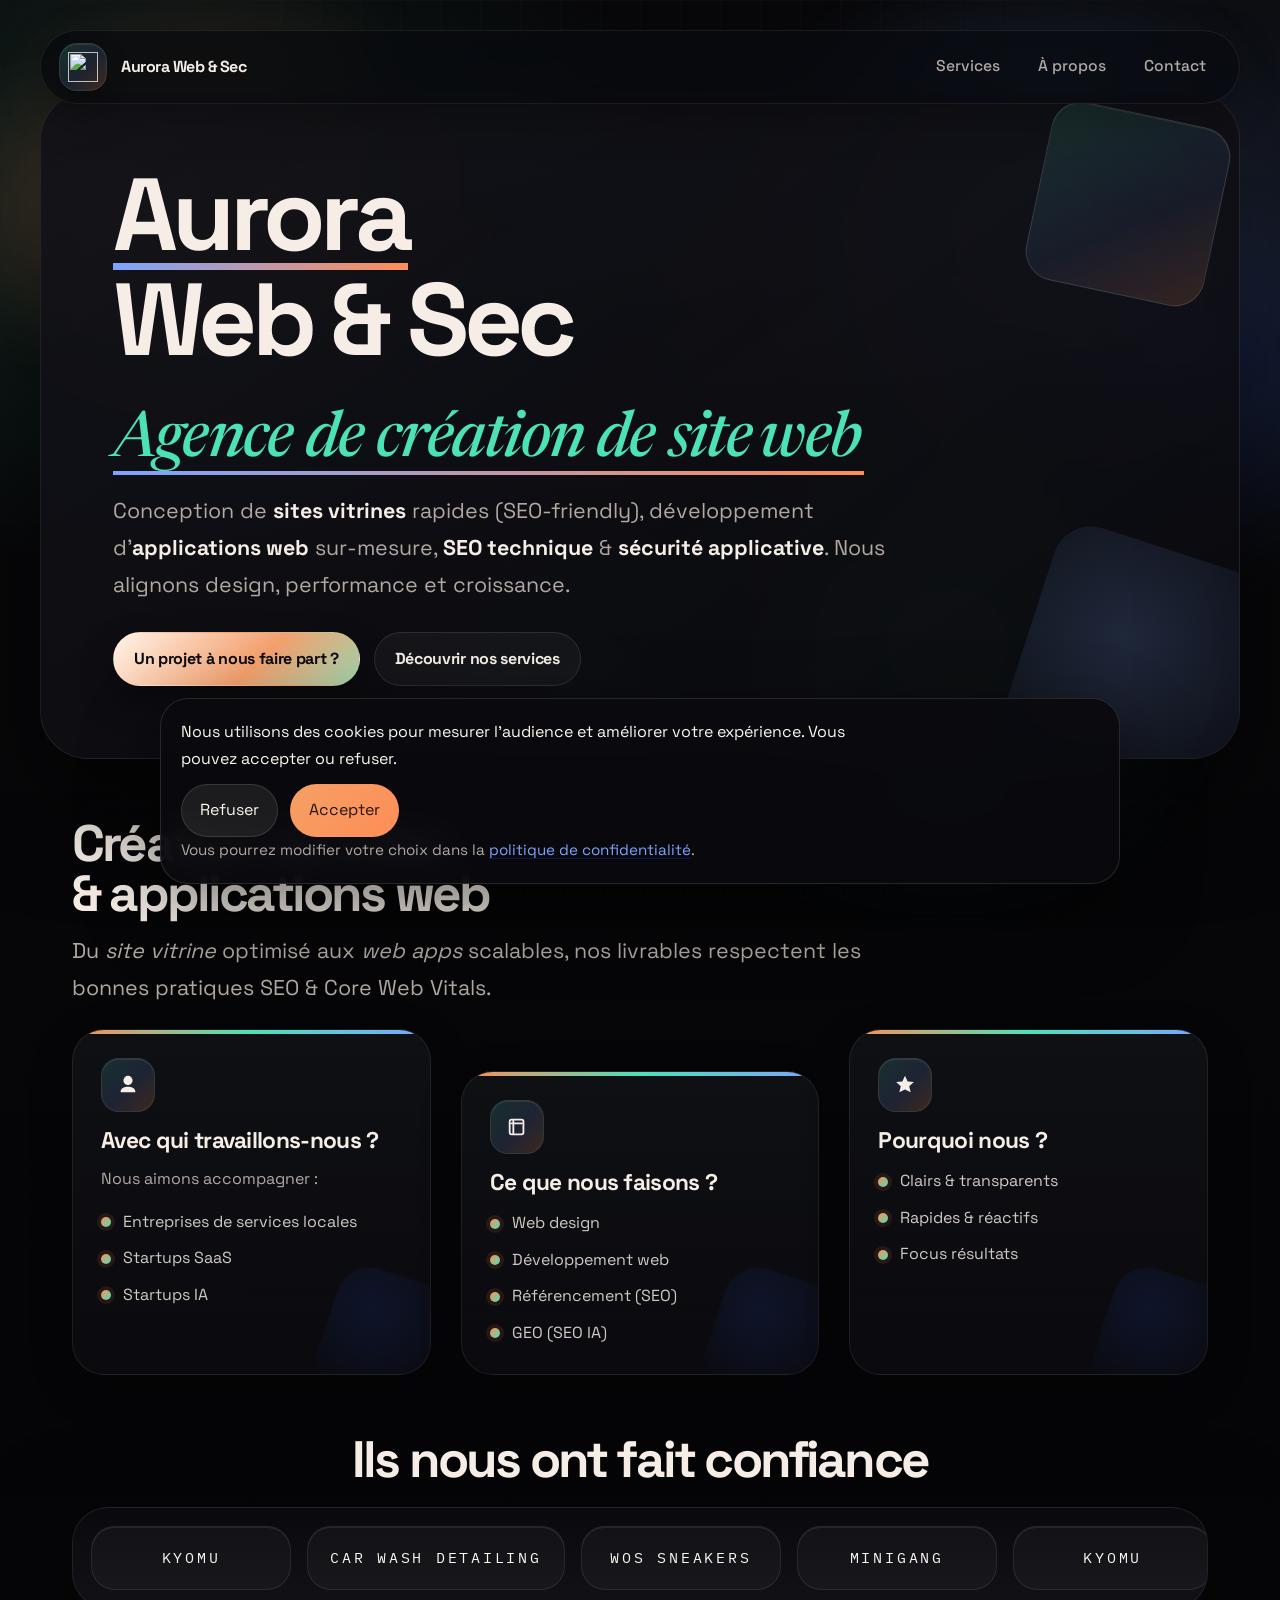
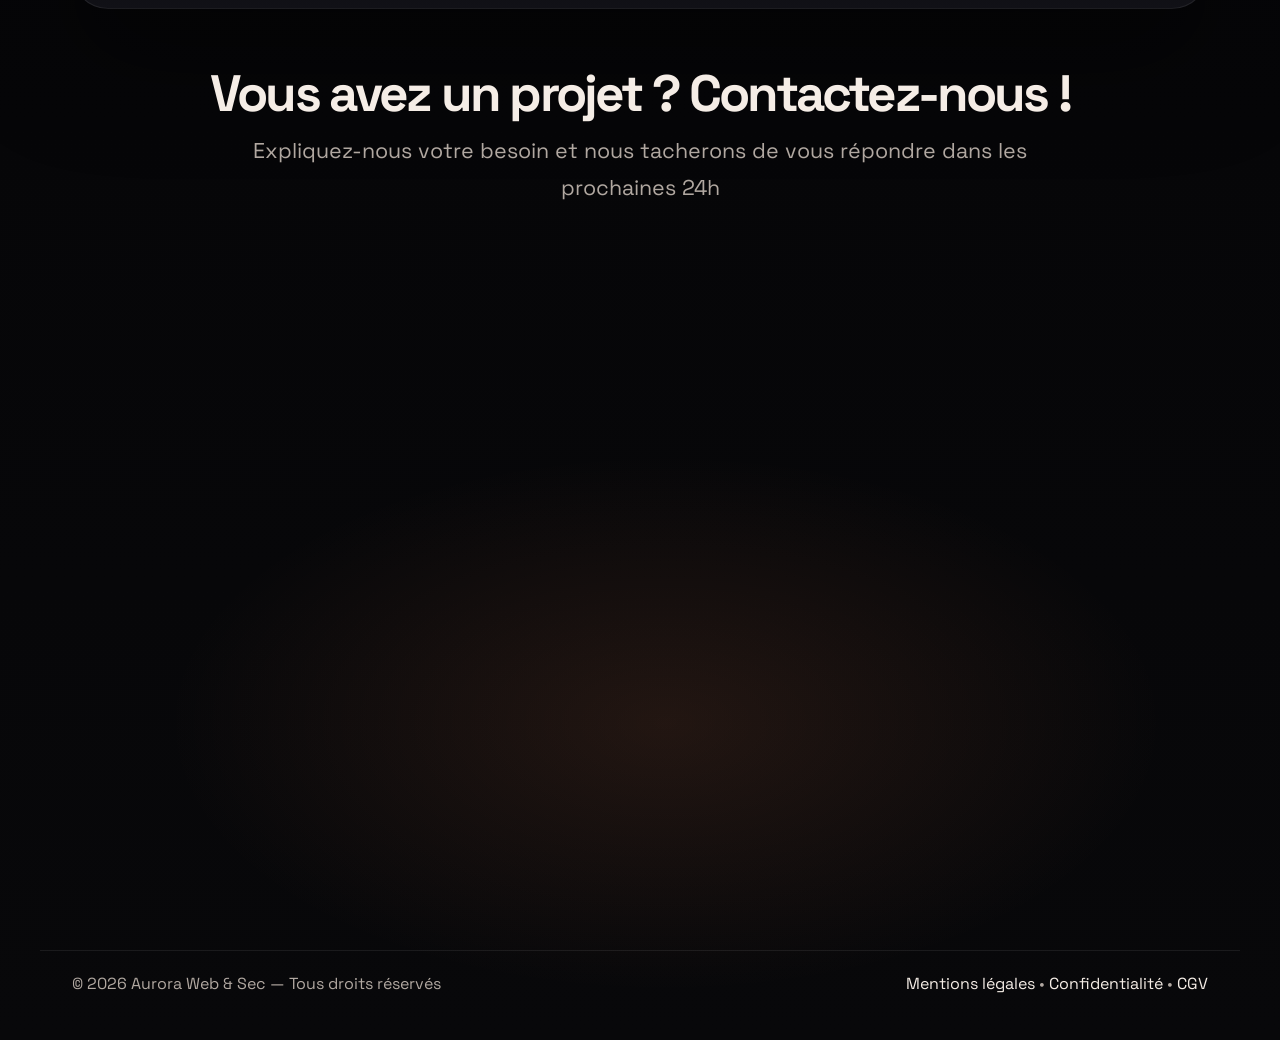
==== commit 7019a744: "holy responsive ( menu burger rien de plus )" ====
--- a/index.html
+++ b/index.html
@@ -79,7 +79,10 @@
         fetchpriority="high"
       /></span>
 <span>Aurora Web &amp; Sec</span></a>
-    <nav class="menu" aria-label="Navigation principale">
+    <button class="nav-toggle" type="button" aria-expanded="false" aria-controls="site-menu" aria-label="Ouvrir le menu">
+      <span></span><span></span><span></span>
+    </button>
+    <nav class="menu" id="site-menu" aria-label="Navigation principale">
       <a href="pages/services.html">Services</a>
       <a href="pages/a-propos.html">À propos</a>
       <a href="./#contact">Contact</a>
--- a/assets/css/aurora-neo.css
+++ b/assets/css/aurora-neo.css
@@ -342,6 +342,48 @@
 
 .brand-logo{width:30px; height:30px}
 
+.nav-toggle{
+  display:none;
+  align-items:center;
+  justify-content:center;
+  width:50px;
+  height:50px;
+  padding:0;
+  border:1px solid rgba(255,255,255,.08);
+  border-radius:16px;
+  background:rgba(255,255,255,.04);
+  color:var(--text);
+  cursor:pointer;
+  transition:background-color .25s ease, border-color .25s ease, transform .25s ease;
+}
+
+.nav-toggle:hover{
+  background:rgba(255,255,255,.08);
+  border-color:rgba(255,255,255,.12);
+}
+
+.nav-toggle span{
+  display:block;
+  width:18px;
+  height:2px;
+  margin:3px 0;
+  border-radius:999px;
+  background:currentColor;
+  transition:transform .25s ease, opacity .25s ease;
+}
+
+.nav-inner.menu-open .nav-toggle span:nth-child(1){
+  transform:translateY(8px) rotate(45deg);
+}
+
+.nav-inner.menu-open .nav-toggle span:nth-child(2){
+  opacity:0;
+}
+
+.nav-inner.menu-open .nav-toggle span:nth-child(3){
+  transform:translateY(-8px) rotate(-45deg);
+}
+
 .menu{
   display:flex;
   align-items:center;
@@ -932,12 +974,7 @@
 
   .nav-inner{
     border-radius:32px;
-    align-items:flex-start;
-  }
-
-  .menu{
-    width:100%;
-    justify-content:flex-start;
+    align-items:center;
   }
 
   .hero::after{
@@ -1036,3 +1073,54 @@
     border-radius:24px;
   }
 }
+
+@media (max-width:760px){
+  .nav-inner{
+    flex-wrap:wrap;
+    min-height:auto;
+    padding:12px 14px;
+    gap:12px;
+    border-radius:26px;
+  }
+
+  .brand{
+    flex:1;
+    min-width:0;
+    width:auto;
+  }
+
+  .brand span:last-child{
+    font-size:.96rem;
+  }
+
+  .nav-toggle{
+    display:inline-flex;
+    flex:none;
+  }
+
+  .menu{
+    display:none;
+    width:100%;
+    flex-direction:column;
+    align-items:stretch;
+    gap:8px;
+    padding-top:6px;
+  }
+
+  .nav-inner.menu-open .menu{
+    display:flex;
+  }
+
+  .menu a{
+    display:block;
+    width:100%;
+    padding:13px 16px;
+    border-radius:18px;
+    background:rgba(255,255,255,.04);
+    text-align:center;
+  }
+
+  .menu a[aria-current="page"]{
+    box-shadow:none;
+  }
+}
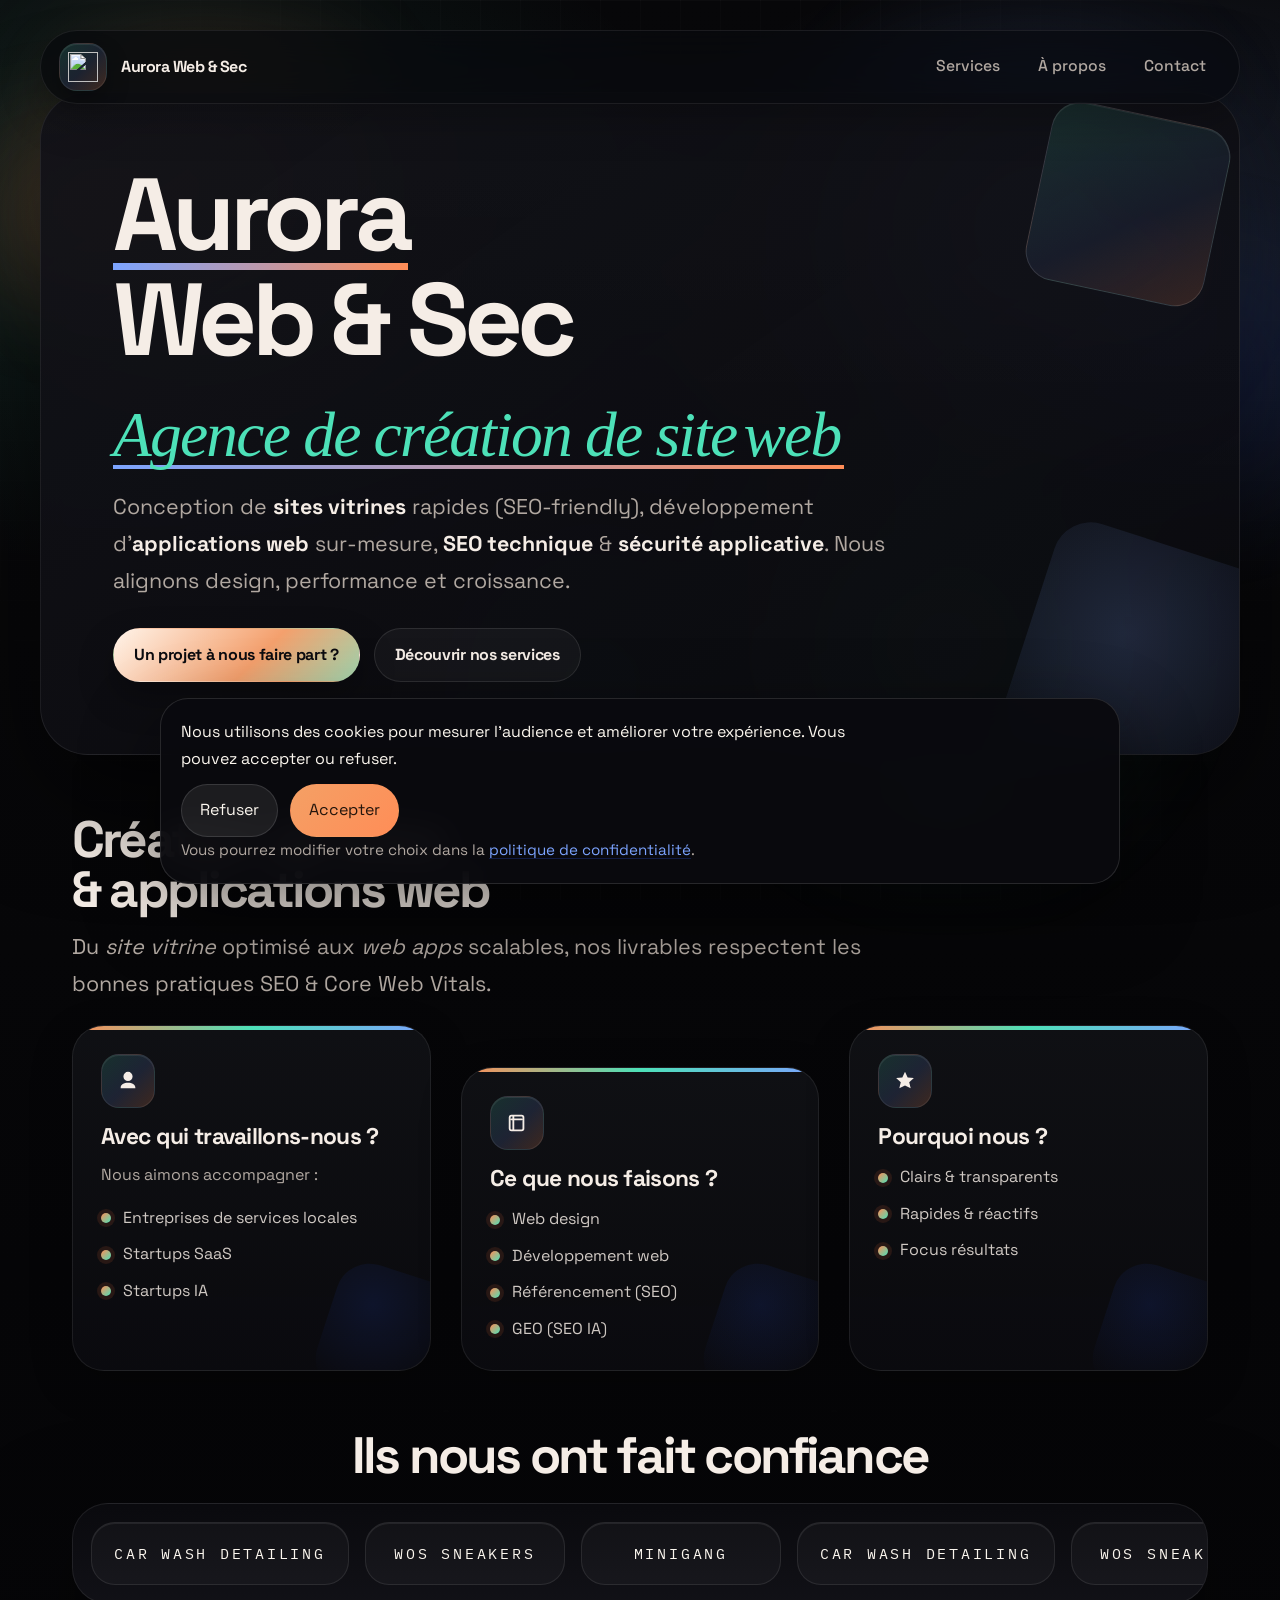
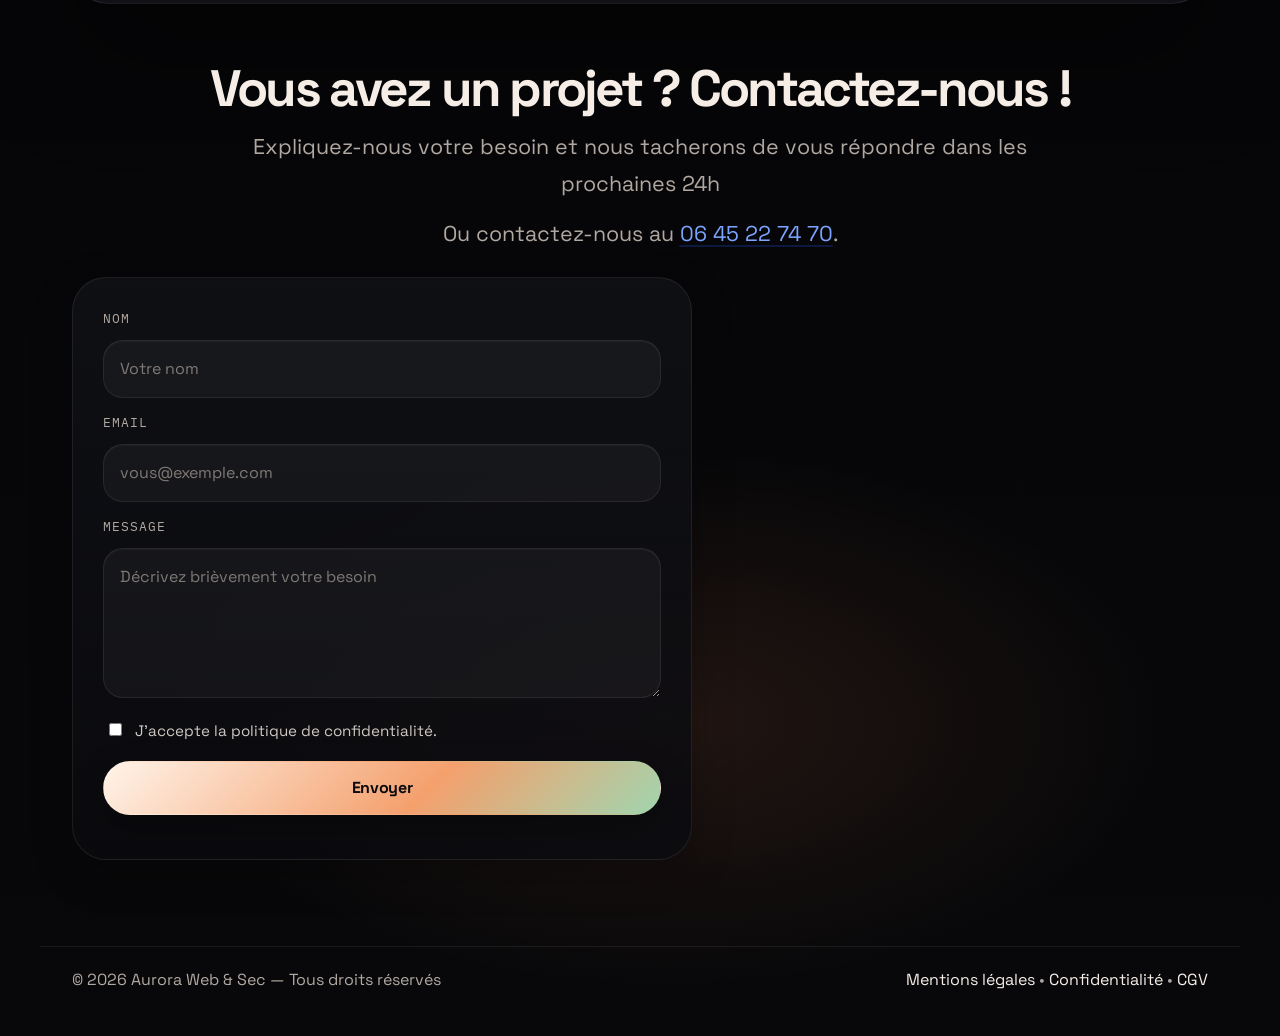
==== commit a0b9fe3e: "delete kyomu cause there is no more kyomu" ====
--- a/index.html
+++ b/index.html
@@ -170,11 +170,7 @@
   <!-- Marquee accessible -->
   <div class="marquee reveal" aria-label="Partenaires et clients">
     <div class="marquee-track">
-      <!-- Bande A -->
-      <a class="logo name-tile" href="https://kyomu.fr" target="_blank" rel="noopener"
-         title="KYOMU — ouvrir le site" aria-label="KYOMU — ouvrir le site">
-        <span class="name-anim">KYOMU</span>
-      </a>
+
 
       <a class="logo name-tile" href="https://carwashdetailing.fr" target="_blank" rel="noopener"
          title="Car Wash Detailing — ouvrir le site" aria-label="Car Wash Detailing — ouvrir le site">
@@ -189,10 +185,7 @@
         <span class="name-anim">MINIGANG</span>
       </a>
       <!-- Bande B (copie) -->
-      <a class="logo name-tile" href="https://kyomu.fr" target="_blank" rel="noopener"
-         title="KYOMU — ouvrir le site" aria-label="KYOMU — ouvrir le site">
-        <span class="name-anim">KYOMU</span>
-      </a>
+
 
       <a class="logo name-tile" href="https://carwashdetailing.fr" target="_blank" rel="noopener"
          title="Car Wash Detailing — ouvrir le site" aria-label="Car Wash Detailing — ouvrir le site">
--- a/assets/css/aurora-neo.css
+++ b/assets/css/aurora-neo.css
@@ -193,7 +193,7 @@
   display:inline-block;
   padding:0 .06em .05em 0;
   color:var(--accent-2);
-  font-family:"Newsreader", "Times New Roman", serif;
+  font-family:"Lucida Bright", Georgia, serif;
   font-style:italic;
   font-weight:500;
   letter-spacing:-.028em;
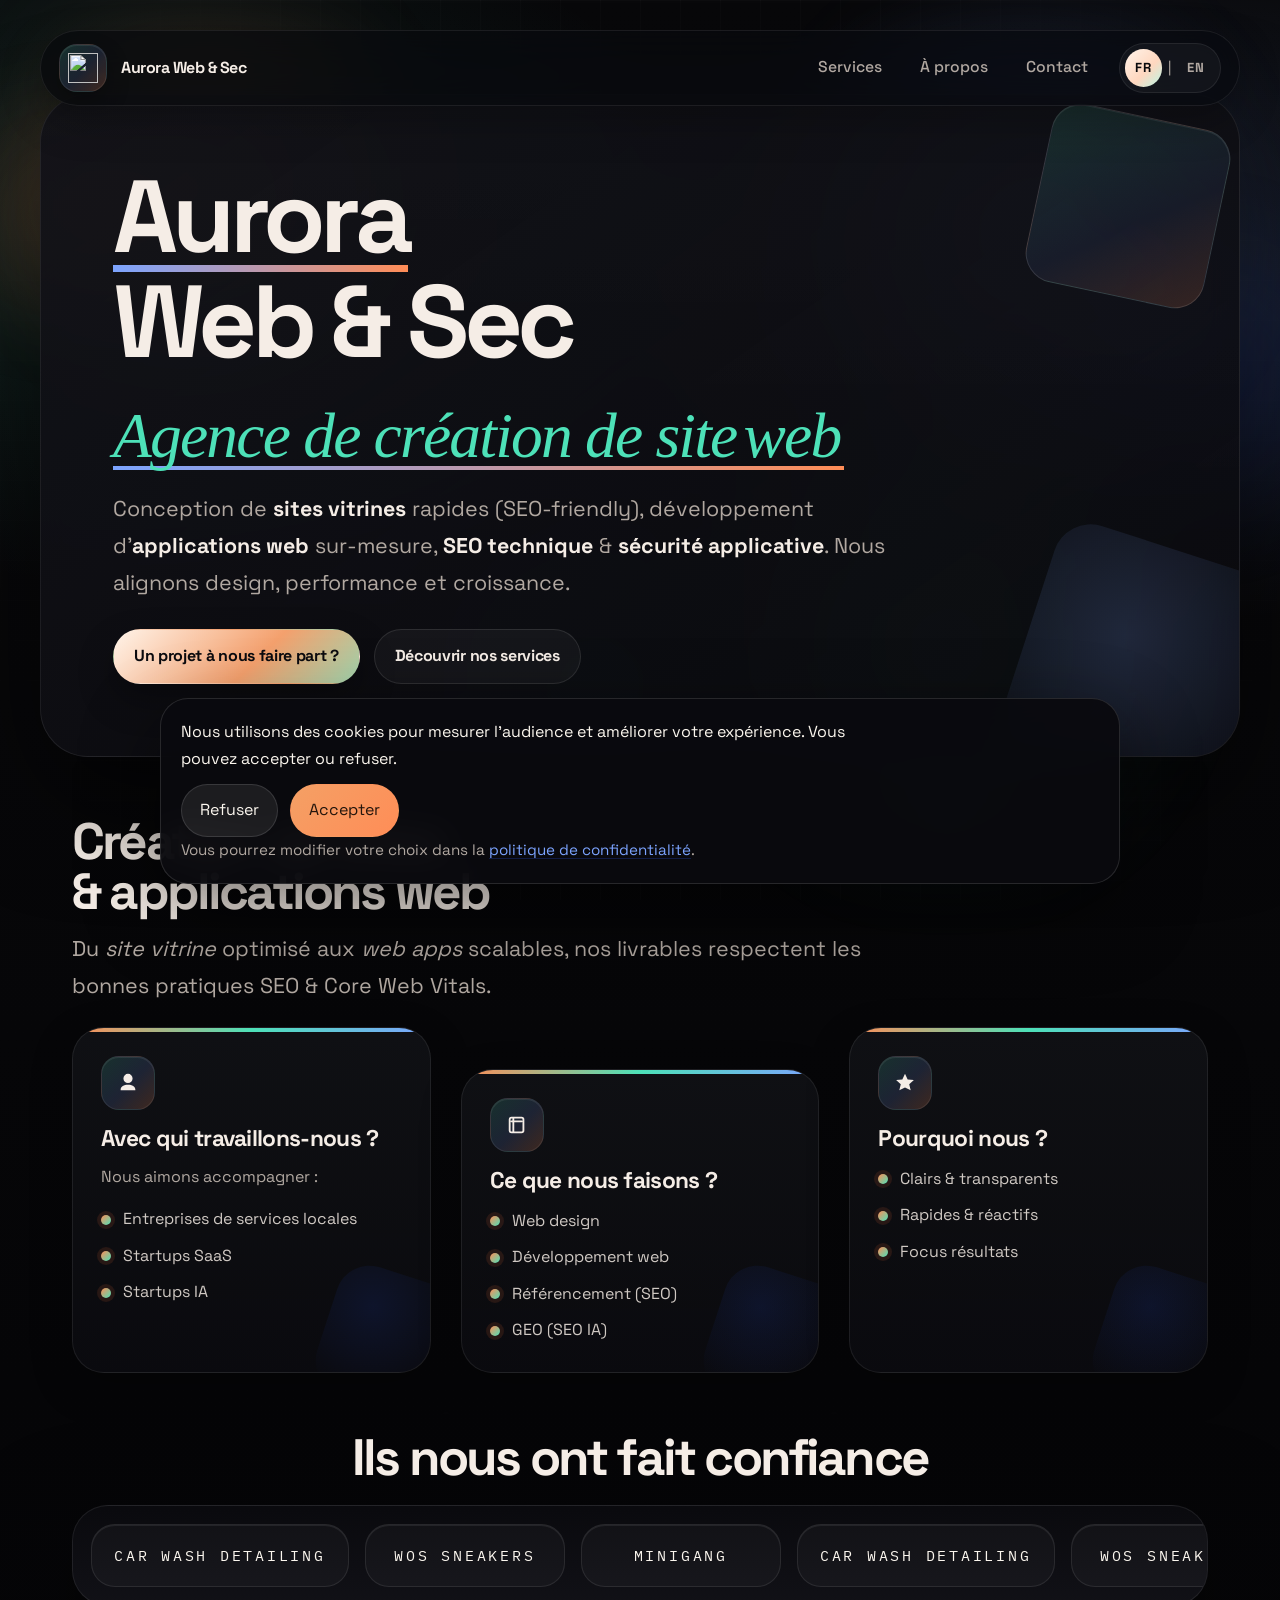
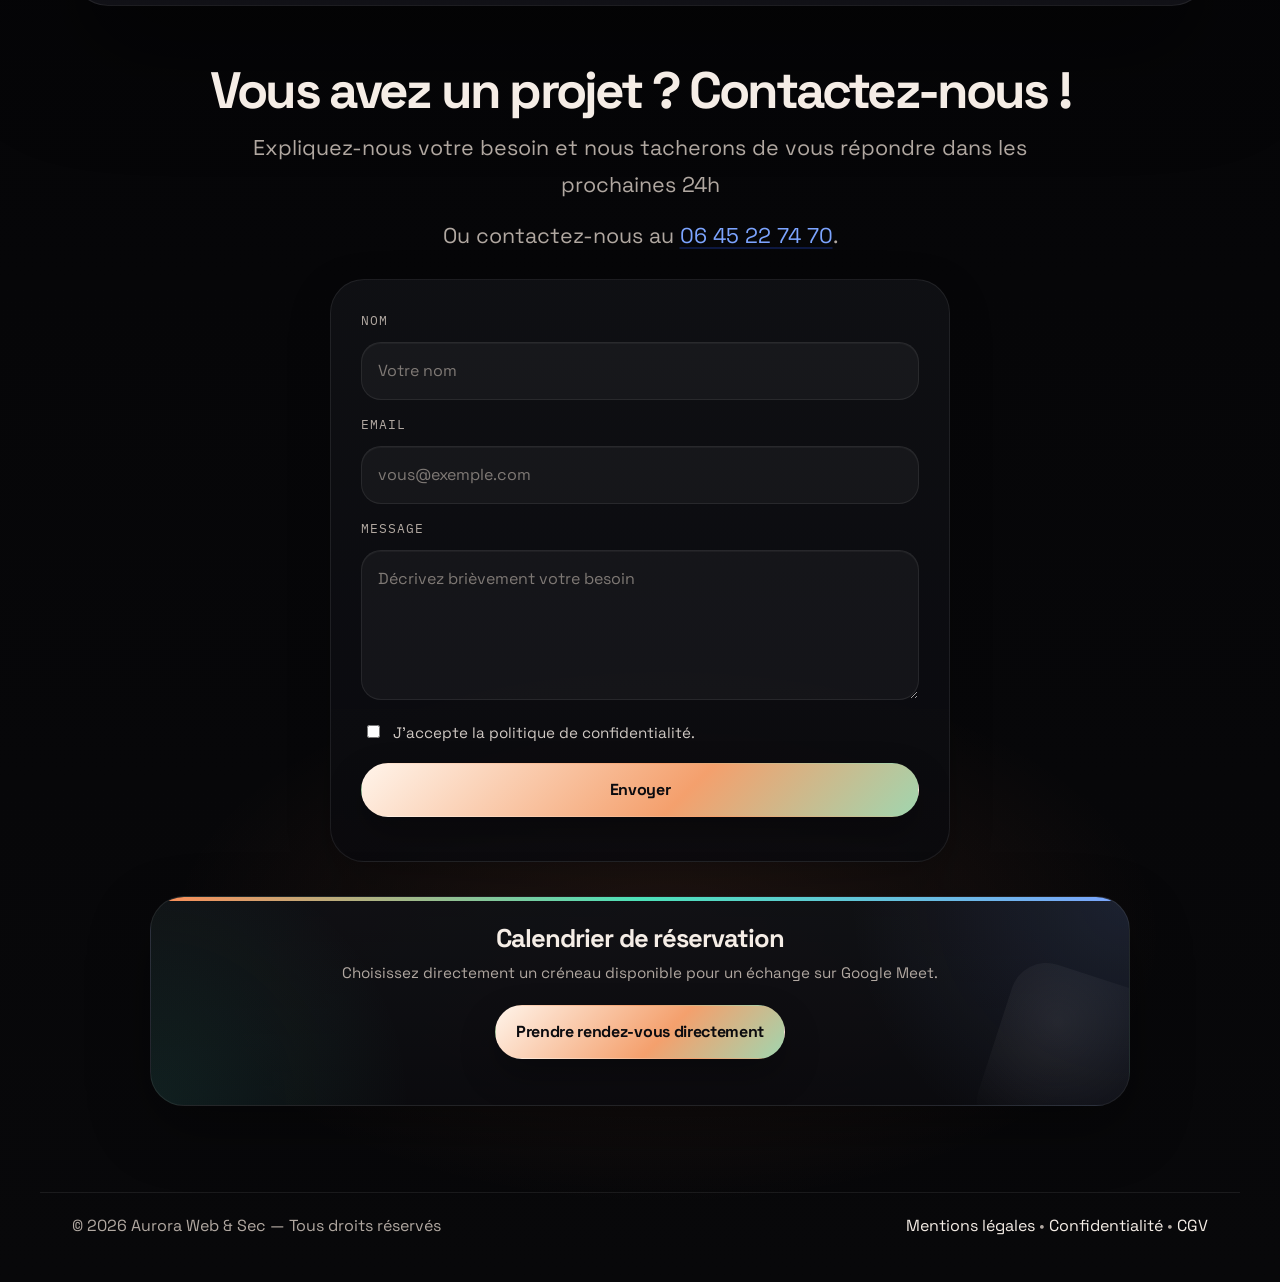
==== commit 685e233a: "set new calendar + en fr version" ====
--- a/index.html
+++ b/index.html
@@ -1,11 +1,11 @@
 <!DOCTYPE html>
-<html lang="fr" prefix="og: http://ogp.me/ns#">
+<html lang="fr" prefix="og: http://ogp.me/ns#" data-booking-url="https://calendar.app.google/PZN4dqf7ezPFgiQ48">
 <head>
   <meta charset="utf-8" />
   <meta name="viewport" content="width=device-width, initial-scale=1" />
 
-  <title>Aurora Web &amp; Sec | Agence web & sécurité — création de sites & apps</title>
-  <meta name="description" content="Aurora Web & Sec : conception de sites vitrines performants, développement d’applications web, SEO technique & sécurité applicative. Devis rapide." />
+  <title data-i18n="home.meta.title">Aurora Web &amp; Sec | Agence web & sécurité — création de sites & apps</title>
+  <meta name="description" data-i18n-content="home.meta.description" content="Aurora Web & Sec : conception de sites vitrines performants, développement d’applications web, SEO technique & sécurité applicative. Devis rapide." />
   <meta name="robots" content="index,follow,max-snippet:-1,max-image-preview:large,max-video-preview:-1" />
 
   <link rel="canonical" href="https://www.aurorawebandsecurity.fr/">
@@ -58,7 +58,7 @@
   </script>
 </head>
 <body>
-  <a class="skip-link" href="#main">Aller au contenu</a>
+  <a class="skip-link" href="#main" data-i18n="common.skipLink">Aller au contenu</a>
   <div class="progress" id="progress" aria-hidden="true"></div>
 
   <!-- Fond animé global -->
@@ -79,13 +79,18 @@
         fetchpriority="high"
       /></span>
 <span>Aurora Web &amp; Sec</span></a>
-    <button class="nav-toggle" type="button" aria-expanded="false" aria-controls="site-menu" aria-label="Ouvrir le menu">
+    <button class="nav-toggle" type="button" aria-expanded="false" aria-controls="site-menu" aria-label="Ouvrir le menu" data-i18n-aria-label="common.nav.openMenu">
       <span></span><span></span><span></span>
     </button>
-    <nav class="menu" id="site-menu" aria-label="Navigation principale">
-      <a href="pages/services.html">Services</a>
-      <a href="pages/a-propos.html">À propos</a>
-      <a href="./#contact">Contact</a>
+    <nav class="menu" id="site-menu" aria-label="Navigation principale" data-i18n-aria-label="common.nav.primary">
+      <a href="pages/services.html" data-i18n="common.nav.services">Services</a>
+      <a href="pages/a-propos.html" data-i18n="common.nav.about">À propos</a>
+      <a href="./#contact" data-i18n="common.nav.contact">Contact</a>
+      <div class="lang-switch" role="group" aria-label="Changer la langue" data-i18n-aria-label="common.nav.languageSwitcher">
+        <button class="lang-btn" type="button" data-lang-switch="fr" aria-pressed="true">FR</button>
+        <span aria-hidden="true">|</span>
+        <button class="lang-btn" type="button" data-lang-switch="en" aria-pressed="false">EN</button>
+      </div>
 
       <!-- Garder ce bloc identique sur TOUTES les pages -->
       
@@ -96,20 +101,20 @@
 
   <main id="main">
     <section class="hero container">
-      <h1 class="reveal"><span class="hero-underline">Aurora</span> <br>Web &amp; Sec  <span class="gradient gradient-split"><span class="gradient-copy">Agence de création de site</span><span class="gradient-tail">web</span></span></h1>
-      <p class="lead reveal" style="margin-top:6px">
+      <h1 class="reveal"><span class="hero-underline">Aurora</span> <br>Web &amp; Sec <span class="gradient gradient-split" data-i18n-html="home.hero.titleSuffix"><span class="gradient-copy">Agence de création de site</span><span class="gradient-tail">web</span></span></h1>
+      <p class="lead reveal" style="margin-top:6px" data-i18n-html="home.hero.lead">
         Conception de <strong>sites vitrines</strong> rapides (SEO-friendly), développement d’<strong>applications web</strong> sur-mesure,
         <strong>SEO technique</strong> & <strong>sécurité applicative</strong>. Nous alignons design, performance et croissance.
       </p>
       <div class="cta reveal">
-        <a class="btn" href="#contact">Un projet à nous faire part ?</a>
-        <a class="btn alt" href="./pages/services.html">Découvrir nos services</a>
+        <a class="btn" href="#contact" data-i18n="home.hero.primaryCta">Un projet à nous faire part ?</a>
+        <a class="btn alt" href="./pages/services.html" data-i18n="home.hero.secondaryCta">Découvrir nos services</a>
       </div>
     </section>
 <div class="spacer"></div>
     <section id="services" class="container">
-      <h2 class="reveal">Création&nbsp;de&nbsp;sites<br>&amp; applications web</h2>
-      <p class="lead reveal">Du <em>site vitrine</em> optimisé aux <em>web apps</em> scalables, nos livrables respectent les bonnes pratiques SEO & Core Web Vitals.</p>
+      <h2 class="reveal" data-i18n-html="home.services.heading">Création&nbsp;de&nbsp;sites<br>&amp; applications web</h2>
+      <p class="lead reveal" data-i18n-html="home.services.lead">Du <em>site vitrine</em> optimisé aux <em>web apps</em> scalables, nos livrables respectent les bonnes pratiques SEO & Core Web Vitals.</p>
       <div class="grid" style="margin-top:22px">
   <!-- 1) Avec qui nous travaillons -->
   <article class="card reveal feature">
@@ -119,12 +124,12 @@
         <path d="M12 12a5 5 0 1 0-5-5 5 5 0 0 0 5 5Zm0 2c-4.418 0-8 2.239-8 5v1h16v-1c0-2.761-3.582-5-8-5Z" fill="currentColor"/>
       </svg>
     </div>
-    <h3>Avec qui travaillons-nous ?</h3>
-    <p class="muted">Nous aimons accompagner&nbsp;:</p>
+    <h3 data-i18n="home.services.card1.title">Avec qui travaillons-nous ?</h3>
+    <p class="muted" data-i18n-html="home.services.card1.lead">Nous aimons accompagner&nbsp;:</p>
     <ul class="bullets">
-      <li>Entreprises de services locales</li>
-      <li>Startups SaaS</li>
-      <li>Startups IA</li>
+      <li data-i18n="home.services.card1.item1">Entreprises de services locales</li>
+      <li data-i18n="home.services.card1.item2">Startups SaaS</li>
+      <li data-i18n="home.services.card1.item3">Startups IA</li>
     </ul>
   </article>
 
@@ -136,12 +141,12 @@
         <path d="M6 4h11a2 2 0 0 1 2 2v12a2 2 0 0 1-2 2H6a2 2 0 0 1-2-2V6a2 2 0 0 1 2-2Zm0 4h11M8 4v16" stroke="currentColor" stroke-width="2" stroke-linecap="round"/>
       </svg>
     </div>
-    <h3>Ce que nous faisons ?</h3>
+    <h3 data-i18n="home.services.card2.title">Ce que nous faisons ?</h3>
     <ul class="bullets">
-      <li>Web design</li>
-      <li>Développement web</li>
-      <li>Référencement (SEO)</li>
-      <li>GEO (SEO IA)</li>
+      <li data-i18n="home.services.card2.item1">Web design</li>
+      <li data-i18n="home.services.card2.item2">Développement web</li>
+      <li data-i18n="home.services.card2.item3">Référencement (SEO)</li>
+      <li data-i18n="home.services.card2.item4">GEO (SEO IA)</li>
     </ul>
   </article>
 
@@ -154,18 +159,18 @@
       <path d="m12 2 2.9 6.2 6.8.6-5.1 4.5 1.6 6.7L12 16.9 5.8 20l1.6-6.7L2.3 8.8l6.8-.6L12 2Z" fill="currentColor"/>
     </svg>
   </div>
-  <h3>Pourquoi nous ?</h3>
+  <h3 data-i18n="home.services.card3.title">Pourquoi nous ?</h3>
   <ul class="bullets">
-    <li>Clairs & transparents</li>
-    <li>Rapides & réactifs</li>
-    <li>Focus résultats</li>
+    <li data-i18n="home.services.card3.item1">Clairs & transparents</li>
+    <li data-i18n="home.services.card3.item2">Rapides & réactifs</li>
+    <li data-i18n="home.services.card3.item3">Focus résultats</li>
   </ul>
 </article>
 
     </section>
 <div class="spacer"></div>
 <section id="trust" class="container">
-  <h2 class="reveal center">Ils nous ont fait confiance</h2>
+  <h2 class="reveal center" data-i18n="home.trust.heading">Ils nous ont fait confiance</h2>
 
   <!-- Marquee accessible -->
   <div class="marquee reveal" aria-label="Partenaires et clients">
@@ -206,59 +211,88 @@
 
 <div class="spacer"></div>
    <section id="contact" class="container">
-  <h2 class="reveal">Vous avez un projet&nbsp;? Contactez-nous&nbsp;!</h2>
-  <p class="lead reveal">Expliquez-nous votre besoin et nous tacherons de vous répondre dans les prochaines 24h</p>
-  <p class="lead reveal">Ou contactez-nous au  
+  <h2 class="reveal" data-i18n-html="home.contact.heading">Vous avez un projet&nbsp;? Contactez-nous&nbsp;!</h2>
+  <p class="lead reveal" data-i18n="home.contact.lead">Expliquez-nous votre besoin et nous tacherons de vous répondre dans les prochaines 24h</p>
+  <p class="lead reveal" data-i18n-html="home.contact.phone">Ou contactez-nous au  
     <a href="tel:+33645227470" aria-label="Appeler le 06 45 22 74 70">06 45 22 74 70</a>.
   </p>
-
   <form class="form reveal" 
         id="contactForm" 
         method="POST" 
         action="https://formspree.io/f/xrbwzkre">
 
-    <label class="label" for="name">Nom</label>
-    <input class="input" id="name" name="name" type="text" placeholder="Votre nom" required>
-
-    <label class="label" for="email">Email</label>
-    <input class="input" id="email" name="email" type="email" placeholder="vous@exemple.com" required>
-
-    <label class="label" for="message">Message</label>
-    <textarea class="textarea" id="message" name="message" placeholder="Décrivez brièvement votre besoin" required></textarea>
+    <label class="label" for="name" data-i18n="home.contact.form.nameLabel">Nom</label>
+    <input class="input" id="name" name="name" type="text" placeholder="Votre nom" data-i18n-placeholder="home.contact.form.namePlaceholder" required>
+
+    <label class="label" for="email" data-i18n="home.contact.form.emailLabel">Email</label>
+    <input class="input" id="email" name="email" type="email" placeholder="vous@exemple.com" data-i18n-placeholder="home.contact.form.emailPlaceholder" required>
+
+    <label class="label" for="message" data-i18n="home.contact.form.messageLabel">Message</label>
+    <textarea class="textarea" id="message" name="message" placeholder="Décrivez brièvement votre besoin" data-i18n-placeholder="home.contact.form.messagePlaceholder" required></textarea>
 
     <label class="label" style="display:flex;gap:8px;align-items:center">
       <input type="checkbox" id="consent" required>
-      <span>J’accepte la 
+      <span data-i18n-html="home.contact.form.consent">J’accepte la 
         <a href="./pages/confidentialite.html" target="_blank" rel="noopener">politique de confidentialité</a>.
       </span>
     </label>
 
-    <button class="btn" type="submit">Envoyer</button>
+    <button class="btn" type="submit" data-i18n="home.contact.form.submit">Envoyer</button>
     <small class="label" id="formMsg" aria-live="polite"></small>
   </form>
+
+  <div class="contact-booking reveal">
+    <div class="booking-shell">
+      <div class="booking-copy">
+        <h3 class="booking-heading" data-i18n="home.contact.bookingHeading">Calendrier de réservation</h3>
+        <p class="label contact-booking-note" data-i18n="home.contact.bookingNote">Choisissez directement un créneau disponible pour un échange sur Google Meet.</p>
+      </div>
+      <button
+        class="btn booking-toggle"
+        type="button"
+        data-booking-toggle
+        aria-expanded="false"
+        aria-controls="booking-stage-panel"
+        data-i18n="home.contact.bookingCta"
+      >Prendre rendez-vous directement</button>
+      <div class="booking-stage" id="booking-stage-panel" hidden>
+        <div class="booking-stage-bar">
+  
+        </div>
+        <iframe
+          class="booking-frame"
+          data-booking-embed
+          title="Calendrier de réservation Aurora Web & Sec"
+          loading="lazy"
+          referrerpolicy="strict-origin-when-cross-origin"
+          hidden
+        ></iframe>
+      </div>
+    </div>
+  </div>
 </section>
 
   </main>
 <div class="spacer"></div>
   <footer>
     <div class="container" style="display:flex;justify-content:space-between;gap:16px;flex-wrap:wrap">
-      <span>© <span id="year"></span> Aurora Web &amp; Sec — Tous droits réservés</span>
-      <nav aria-label="Liens de bas de page">
-        <a href="./pages/mentions-legales.html">Mentions légales</a> •
-        <a href="./pages/confidentialite.html">Confidentialité</a> •
-        <a href="./pages/cgv.html">CGV</a>
+      <span>© <span id="year"></span> <span data-i18n="common.footer.rights">Aurora Web &amp; Sec — Tous droits réservés</span></span>
+      <nav aria-label="Liens de bas de page" data-i18n-aria-label="common.footer.nav">
+        <a href="./pages/mentions-legales.html" data-i18n="common.footer.legal">Mentions légales</a> •
+        <a href="./pages/confidentialite.html" data-i18n="common.footer.privacy">Confidentialité</a> •
+        <a href="./pages/cgv.html" data-i18n="common.footer.cgv">CGV</a>
       </nav>
     </div>
   </footer>
 
   <!-- Bandeau cookies -->
   <div id="cookie-banner" role="dialog" aria-label="Gestion des cookies">
-    <p>Nous utilisons des cookies pour mesurer l’audience et améliorer votre expérience. Vous pouvez accepter ou refuser.</p>
+    <p data-i18n="common.cookies.message">Nous utilisons des cookies pour mesurer l’audience et améliorer votre expérience. Vous pouvez accepter ou refuser.</p>
     <div class="actions">
-      <button id="btn-decline">Refuser</button>
-      <button id="btn-accept">Accepter</button>
-    </div>
-    <small class="label">Vous pourrez modifier votre choix dans la <a href="../pages/confidentialite.html">politique de confidentialité</a>.</small>
+      <button id="btn-decline" data-i18n="common.cookies.decline">Refuser</button>
+      <button id="btn-accept" data-i18n="common.cookies.accept">Accepter</button>
+    </div>
+    <small class="label" data-i18n-html="common.cookies.notice">Vous pourrez modifier votre choix dans la <a href="./pages/confidentialite.html">politique de confidentialité</a>.</small>
   </div>
 
   <!-- JS global -->
--- a/assets/css/aurora-neo.css
+++ b/assets/css/aurora-neo.css
@@ -392,6 +392,46 @@
   flex-wrap:wrap;
 }
 
+.lang-switch{
+  display:inline-flex;
+  align-items:center;
+  gap:6px;
+  margin-left:8px;
+  padding:5px;
+  border:1px solid rgba(255,255,255,.08);
+  border-radius:999px;
+  background:rgba(255,255,255,.04);
+}
+
+.lang-switch span{
+  color:var(--muted);
+  font-size:.88rem;
+}
+
+.lang-btn{
+  appearance:none;
+  padding:8px 10px;
+  border:0;
+  border-radius:999px;
+  background:transparent;
+  color:var(--muted);
+  cursor:pointer;
+  font-size:.82rem;
+  font-weight:700;
+  letter-spacing:.08em;
+  transition:background-color .25s ease, color .25s ease, transform .25s ease;
+}
+
+.lang-btn:hover{
+  color:var(--text);
+  transform:translateY(-1px);
+}
+
+.lang-btn.is-active{
+  color:#0a0a0d;
+  background:linear-gradient(135deg, #fff4ea, #ffd7bf 58%, #baf7e7);
+}
+
 .menu a{
   padding:10px 14px;
   border:1px solid transparent;
@@ -490,6 +530,162 @@
 #contact > .lead{
   margin-inline:auto;
   text-align:center;
+}
+
+.contact-booking{
+  display:grid;
+  gap:18px;
+  max-width:980px;
+  margin:34px auto 0;
+}
+
+.booking-shell{
+  position:relative;
+  overflow:hidden;
+  display:grid;
+  justify-items:center;
+  gap:0;
+  width:100%;
+  padding:clamp(20px, 3vw, 28px);
+  border:1px solid rgba(255,255,255,.08);
+  border-radius:34px;
+  background:
+    radial-gradient(circle at top right, rgba(124,164,255,.12), transparent 28%),
+    radial-gradient(circle at bottom left, rgba(77,225,184,.1), transparent 26%),
+    linear-gradient(180deg, rgba(16,17,21,.94), rgba(11,11,15,.88));
+  box-shadow:var(--shadow-md);
+}
+
+.booking-shell::before,
+.booking-shell::after{
+  content:"";
+  position:absolute;
+  pointer-events:none;
+}
+
+.booking-shell::before{
+  inset:0 auto auto 0;
+  width:100%;
+  height:4px;
+  background:linear-gradient(90deg, var(--accent), var(--accent-2), var(--accent-3));
+}
+
+.booking-shell::after{
+  right:-42px;
+  bottom:-52px;
+  width:180px;
+  height:180px;
+  border-radius:36px;
+  background:radial-gradient(circle at 30% 30%, rgba(255,255,255,.08), transparent 70%);
+  transform:rotate(18deg);
+}
+
+.booking-copy{
+  position:relative;
+  z-index:1;
+  display:grid;
+  justify-items:center;
+  gap:8px;
+  margin-bottom:20px;
+  text-align:center;
+  width:100%;
+}
+
+.booking-toggle{
+  position:relative;
+  z-index:1;
+  margin:0 auto 18px;
+}
+
+.booking-kicker{
+  margin:0;
+  color:var(--text);
+  font-family:"IBM Plex Mono", ui-monospace, monospace;
+  font-size:.86rem;
+  font-weight:500;
+  letter-spacing:.08em;
+  text-transform:uppercase;
+}
+
+.booking-heading{
+  margin:0;
+  max-width:none;
+  letter-spacing:-.04em;
+  font-size:clamp(1.5rem, 2vw, 2rem);
+  line-height:1.05;
+  text-align:center;
+}
+
+.booking-stage{
+  position:relative;
+  z-index:1;
+  width:100%;
+  padding:12px;
+  border:1px solid rgba(84,61,43,.14);
+  border-radius:28px;
+  background:
+    radial-gradient(circle at top right, rgba(244,160,109,.12), transparent 24%),
+    linear-gradient(180deg, #fbf4ea, #f4eadf);
+  box-shadow:
+    inset 0 1px 0 rgba(255,255,255,.72),
+    0 20px 42px rgba(0,0,0,.16);
+}
+
+.booking-stage[hidden]{
+  display:none;
+}
+
+.booking-stage-bar{
+  display:flex;
+  justify-content:center;
+  align-items:center;
+  margin-bottom:12px;
+}
+
+.booking-chip{
+  display:inline-flex;
+  align-items:center;
+  padding:9px 14px;
+  border:1px solid rgba(84,61,43,.14);
+  border-radius:999px;
+  background:rgba(255,255,255,.55);
+  color:#5d4738;
+  font-family:"IBM Plex Mono", ui-monospace, monospace;
+  font-size:.78rem;
+  letter-spacing:.08em;
+  text-transform:uppercase;
+}
+
+.booking-frame{
+  position:relative;
+  z-index:1;
+  width:100%;
+  min-height:700px;
+  border:0;
+  border-radius:20px;
+  background:#f8efe4;
+  box-shadow:
+    inset 0 1px 0 rgba(255,255,255,.8),
+    0 0 0 1px rgba(84,61,43,.12);
+}
+
+.booking-placeholder{
+  position:relative;
+  z-index:1;
+  display:grid;
+  place-items:center;
+  min-height:280px;
+  padding:24px;
+  border:1px dashed rgba(255,255,255,.16);
+  border-radius:24px;
+  background:rgba(255,255,255,.025);
+}
+
+.contact-booking-note{
+  max-width:62ch;
+  margin:0;
+  text-align:center;
+  color:var(--text-soft);
 }
 
 .cta{
@@ -739,6 +935,7 @@
   gap:14px;
   max-width:620px;
   margin-top:24px;
+  margin-inline:auto;
   padding:clamp(22px, 3vw, 30px);
   border:1px solid rgba(255,255,255,.08);
   border-radius:34px;
@@ -1120,7 +1317,48 @@
     text-align:center;
   }
 
+  .lang-switch{
+    width:100%;
+    justify-content:center;
+    margin-left:0;
+    padding:6px;
+  }
+
+  .lang-btn{
+    flex:1;
+    text-align:center;
+  }
+
   .menu a[aria-current="page"]{
     box-shadow:none;
   }
-}
+
+  .contact-booking .btn{
+    width:100%;
+  }
+
+  .booking-shell{
+    padding:18px;
+    border-radius:28px;
+  }
+
+  .booking-stage{
+    padding:10px;
+    border-radius:24px;
+  }
+
+  .booking-stage-bar{
+    margin-bottom:10px;
+  }
+
+  .booking-frame{
+    min-height:620px;
+    border-radius:20px;
+  }
+
+  .booking-placeholder{
+    min-height:220px;
+    padding:18px;
+    border-radius:20px;
+  }
+}
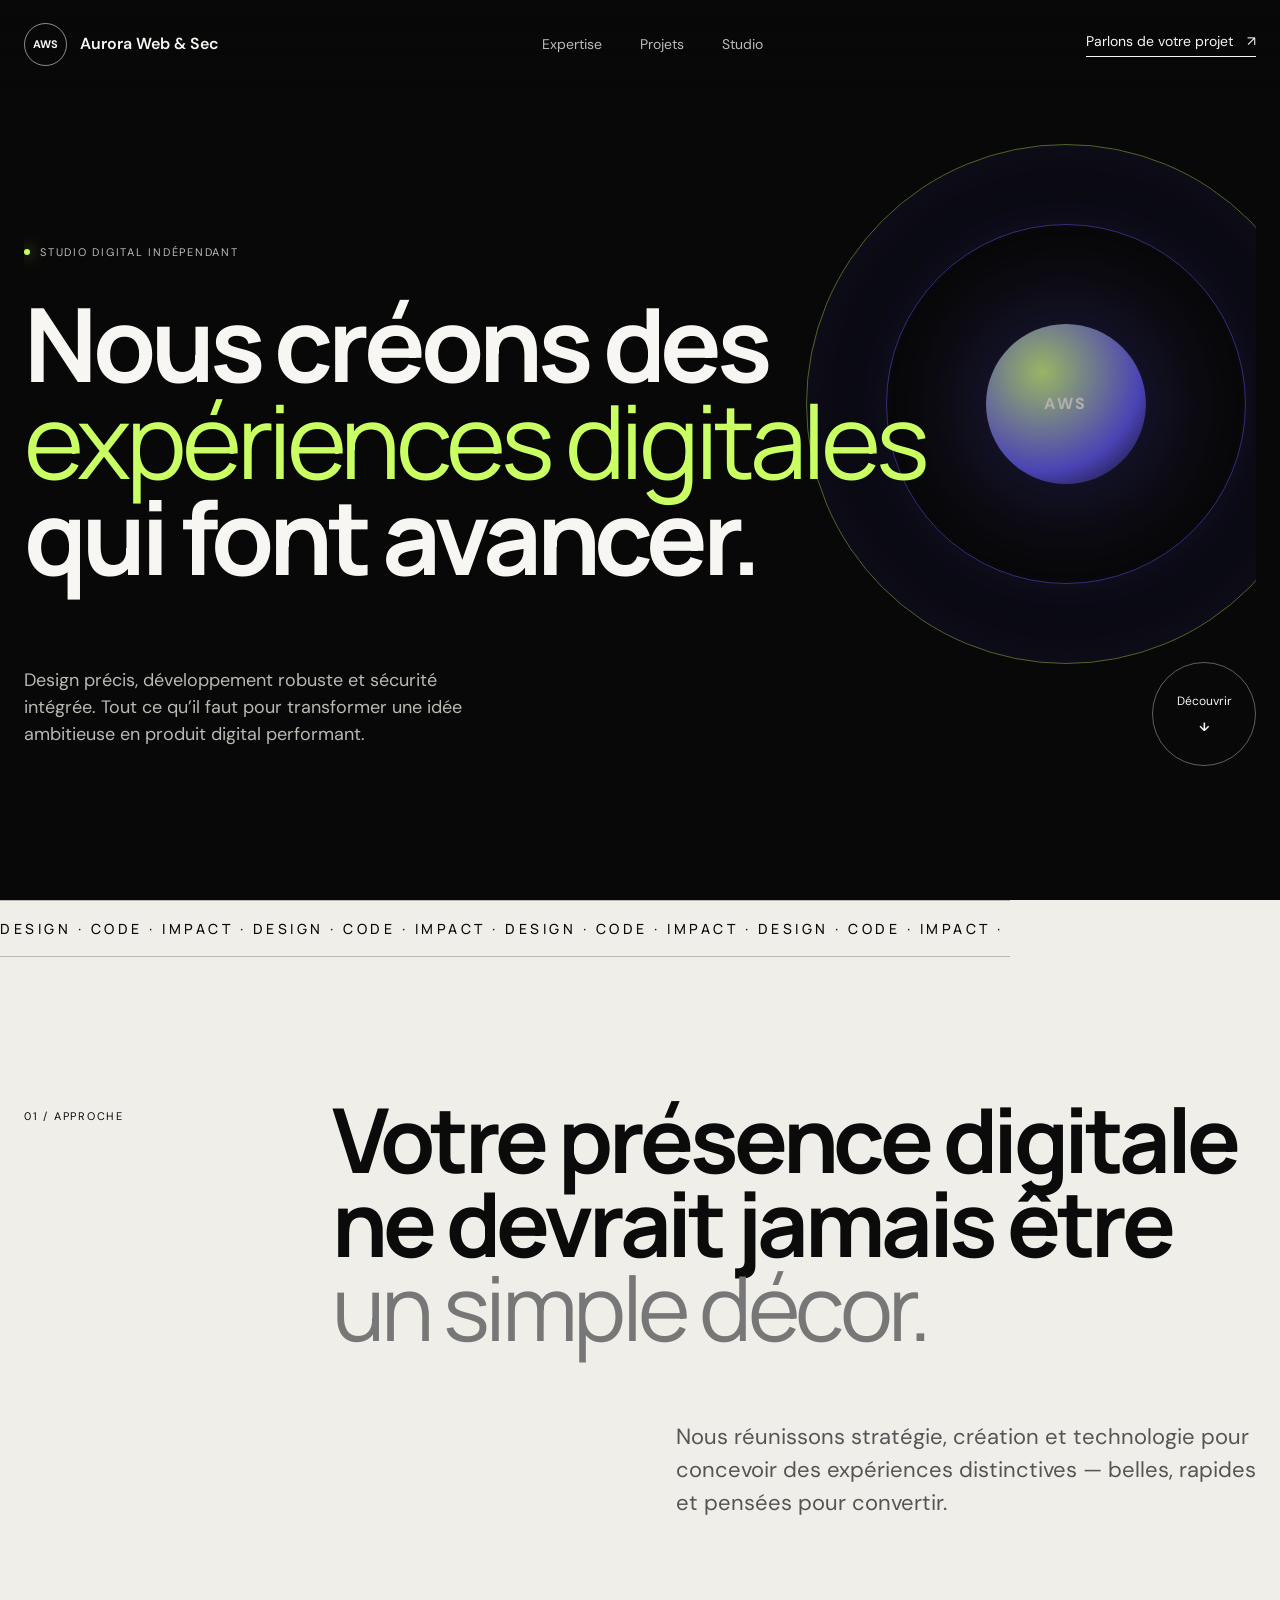
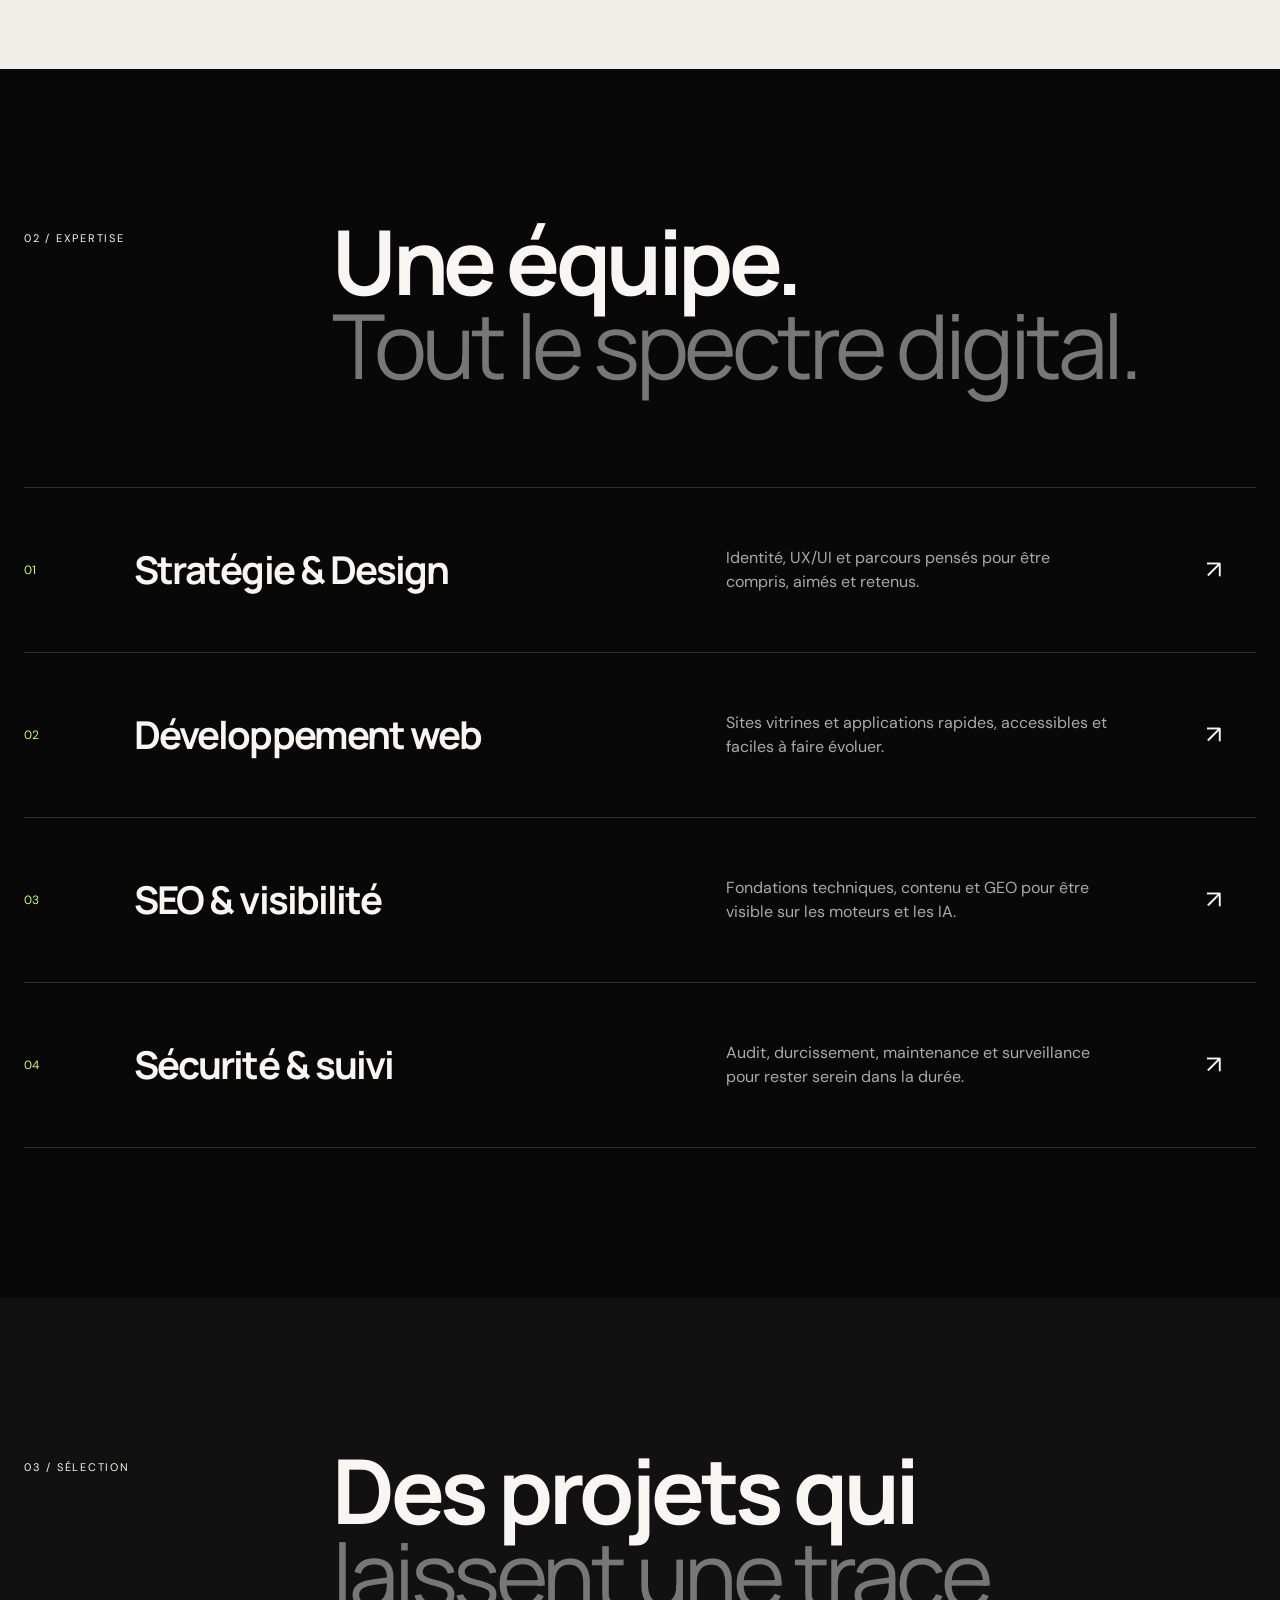
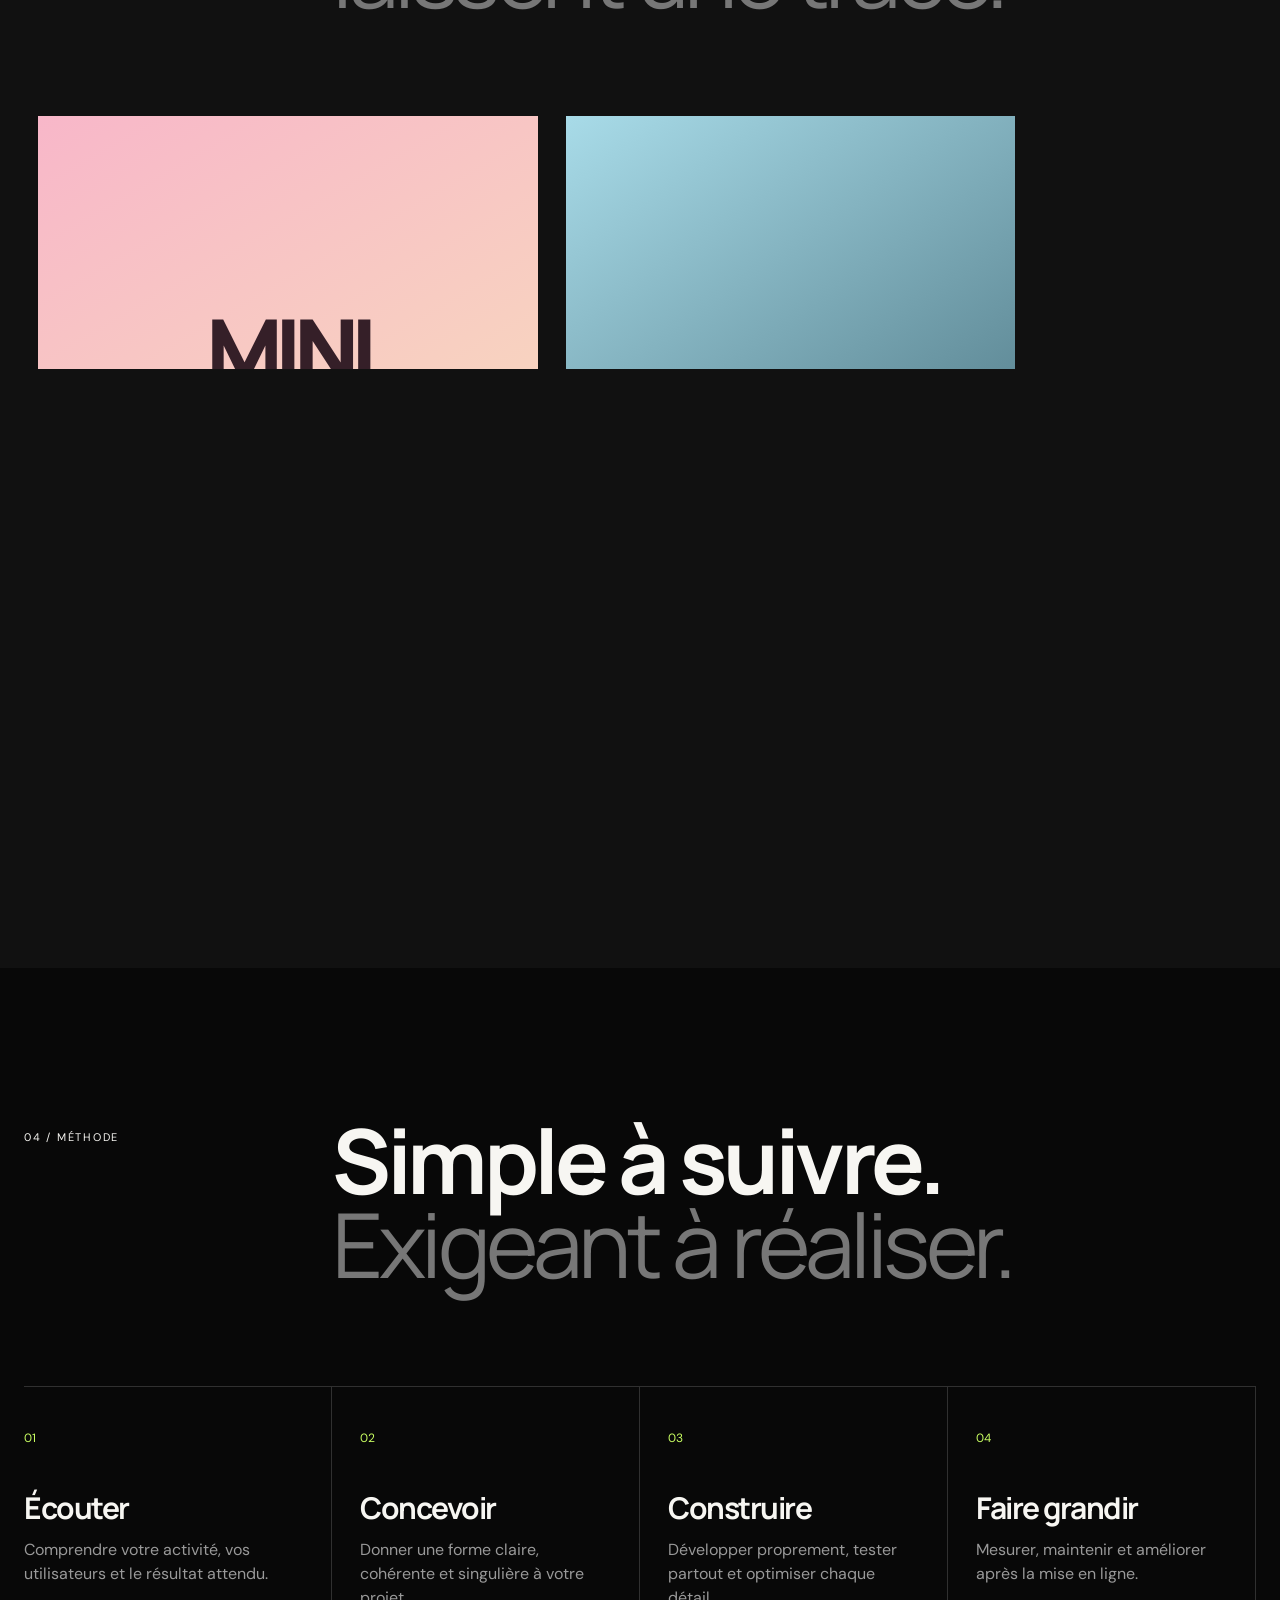
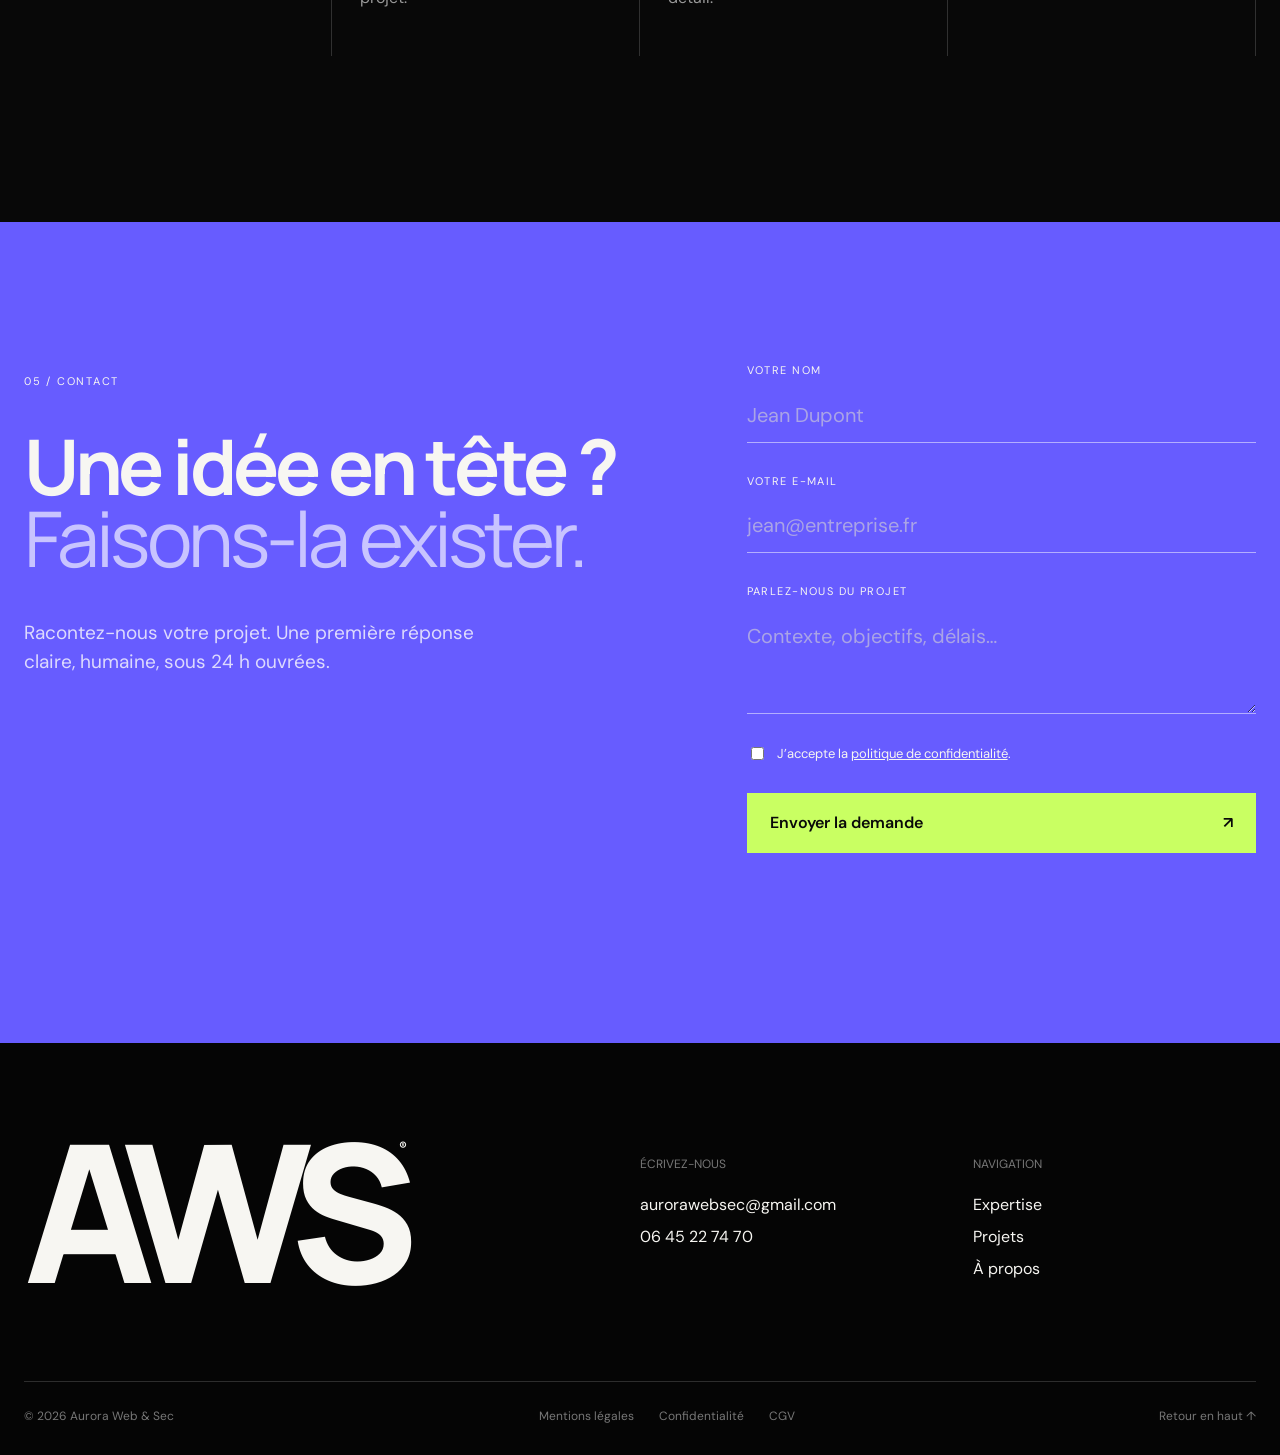
==== commit 4de10631: "css change, fuck ai lookalike" ====
--- a/index.html
+++ b/index.html
@@ -1,301 +1,20 @@
-<!DOCTYPE html>
-<html lang="fr" prefix="og: http://ogp.me/ns#" data-booking-url="https://calendar.app.google/PZN4dqf7ezPFgiQ48">
-<head>
-  <meta charset="utf-8" />
-  <meta name="viewport" content="width=device-width, initial-scale=1" />
-
-  <title data-i18n="home.meta.title">Aurora Web &amp; Sec | Agence web & sécurité — création de sites & apps</title>
-  <meta name="description" data-i18n-content="home.meta.description" content="Aurora Web & Sec : conception de sites vitrines performants, développement d’applications web, SEO technique & sécurité applicative. Devis rapide." />
-  <meta name="robots" content="index,follow,max-snippet:-1,max-image-preview:large,max-video-preview:-1" />
-
-  <link rel="canonical" href="https://www.aurorawebandsecurity.fr/">
-  <link rel="alternate" href="https://www.aurorawebandsecurity.fr/" hreflang="fr-FR"/>
- 
-
-
-  <!-- Twitter -->
-  <meta name="twitter:card" content="summary_large_image">
-  <meta name="twitter:title" content="Aurora Web & Sec | Agence web & sécurité — création de sites & apps">
-  <meta name="twitter:description" content="Sites vitrines, web apps, SEO & sécurité applicative.">
-  <meta name="twitter:image" content="https://www.aurorawebandsecurity.com/assets/og/og-image.jpg">
-
-  <!-- Open Graph -->
-  <meta property="og:locale" content="fr_FR">
-  <meta property="og:type" content="website">
-  <meta property="og:site_name" content="Aurora Web & Sec">
-  <meta property="og:title" content="Aurora Web & Sec | Agence web & sécurité — création de sites & apps">
-  <meta property="og:description" content="Sites vitrines rapides, applications web sur-mesure, SEO & sécurité.">
-  <meta property="og:url" content="https://www.aurorawebandsecurity.fr/">
-  <meta property="og:image" content="https://www.aurorawebandsecurity.fr/assets/favicon/awsiconblue.png">
-  <meta property="og:image:alt" content="Mockup d’un site créé par Aurora Web & Sec">
-  
-  <!-- PWA / Favicon -->
-  <link rel="manifest" href="/manifest/manifest.webmanifest">
-  <meta name="theme-color" content="#0a0b10">
-  <link rel="icon" href="https://www.aurorawebandsecurity.fr/assets/favicon/awsiconblue.png" sizes="32x32">
-  <link rel="icon" href="https://www.aurorawebandsecurity.fr/assets/favicon/awsiconblue.png" sizes="192x192">
-  <link rel="apple-touch-icon" href="https://www.aurorawebandsecurity.fr/assets/favicon/awsiconblue.png"><!-- CSS global -->
-  <link rel="stylesheet" href="./assets/css/aurora-neo.css">
-
-  <!-- JSON-LD Organization -->
-  <script type="application/ld+json">
-  {"@context":"https://schema.org","@type":"Organization","name":"Aurora Web & Sec","url":"https://www.aurorawebandsecurity.com/","logo":"https://www.aurorawebandsecurity.com/assets/brand/logo.png","sameAs":["https://www.linkedin.com/company/aurorawebandsecurity"]}
-  </script>
-
-  <!-- Consent Mode v2 (par défaut refusé) -->
-  <script>
-    window.dataLayer = window.dataLayer || [];
-    function gtag(){dataLayer.push(arguments);}
-    gtag('consent', 'default', {
-      'ad_storage': 'denied','ad_user_data': 'denied','ad_personalization': 'denied',
-      'analytics_storage': 'denied','functionality_storage': 'granted','security_storage': 'granted'
-    });
-  </script>
-  <!-- GA4 (chargé après consentement par awes.js) -->
-  <script id="ga4" type="text/plain" data-cookiecategory="analytics" data-src="https://www.googletagmanager.com/gtag/js?id=G-XXXXXXXXXX"></script>
-  <script id="ga4-init" type="text/plain" data-cookiecategory="analytics">
-    gtag('js', new Date()); gtag('config', 'G-XXXXXXXXXX');
-  </script>
-</head>
-<body>
-  <a class="skip-link" href="#main" data-i18n="common.skipLink">Aller au contenu</a>
-  <div class="progress" id="progress" aria-hidden="true"></div>
-
-  <!-- Fond animé global -->
-  <div class="shapes" aria-hidden="true">
-    <div class="blob b1"></div><div class="blob b2"></div><div class="blob b3"></div>
-  </div>
-
-<header class="nav">
-  <div class="container nav-inner">
-    <a href="https://aurorawebandsecurity.fr" class="brand" aria-label="Aurora Web & Sec – Accueil">
-        <span class="brand-logo-circle">
-      <img
-        class="brand-logo"
-        src="/assets/favicon/awsiconblue.png"   
-        alt=""                            
-        width="54" height="54"
-        decoding="async"
-        fetchpriority="high"
-      /></span>
-<span>Aurora Web &amp; Sec</span></a>
-    <button class="nav-toggle" type="button" aria-expanded="false" aria-controls="site-menu" aria-label="Ouvrir le menu" data-i18n-aria-label="common.nav.openMenu">
-      <span></span><span></span><span></span>
-    </button>
-    <nav class="menu" id="site-menu" aria-label="Navigation principale" data-i18n-aria-label="common.nav.primary">
-      <a href="pages/services.html" data-i18n="common.nav.services">Services</a>
-      <a href="pages/a-propos.html" data-i18n="common.nav.about">À propos</a>
-      <a href="./#contact" data-i18n="common.nav.contact">Contact</a>
-      <div class="lang-switch" role="group" aria-label="Changer la langue" data-i18n-aria-label="common.nav.languageSwitcher">
-        <button class="lang-btn" type="button" data-lang-switch="fr" aria-pressed="true">FR</button>
-        <span aria-hidden="true">|</span>
-        <button class="lang-btn" type="button" data-lang-switch="en" aria-pressed="false">EN</button>
-      </div>
-
-      <!-- Garder ce bloc identique sur TOUTES les pages -->
-      
-    </nav>
-  </div>
-</header>
-
-
-  <main id="main">
-    <section class="hero container">
-      <h1 class="reveal"><span class="hero-underline">Aurora</span> <br>Web &amp; Sec <span class="gradient gradient-split" data-i18n-html="home.hero.titleSuffix"><span class="gradient-copy">Agence de création de site</span><span class="gradient-tail">web</span></span></h1>
-      <p class="lead reveal" style="margin-top:6px" data-i18n-html="home.hero.lead">
-        Conception de <strong>sites vitrines</strong> rapides (SEO-friendly), développement d’<strong>applications web</strong> sur-mesure,
-        <strong>SEO technique</strong> & <strong>sécurité applicative</strong>. Nous alignons design, performance et croissance.
-      </p>
-      <div class="cta reveal">
-        <a class="btn" href="#contact" data-i18n="home.hero.primaryCta">Un projet à nous faire part ?</a>
-        <a class="btn alt" href="./pages/services.html" data-i18n="home.hero.secondaryCta">Découvrir nos services</a>
-      </div>
-    </section>
-<div class="spacer"></div>
-    <section id="services" class="container">
-      <h2 class="reveal" data-i18n-html="home.services.heading">Création&nbsp;de&nbsp;sites<br>&amp; applications web</h2>
-      <p class="lead reveal" data-i18n-html="home.services.lead">Du <em>site vitrine</em> optimisé aux <em>web apps</em> scalables, nos livrables respectent les bonnes pratiques SEO & Core Web Vitals.</p>
-      <div class="grid" style="margin-top:22px">
-  <!-- 1) Avec qui nous travaillons -->
-  <article class="card reveal feature">
-    <div class="icon-badge" aria-hidden="true">
-      <!-- Personne -->
-      <svg width="22" height="22" viewBox="0 0 24 24" fill="none">
-        <path d="M12 12a5 5 0 1 0-5-5 5 5 0 0 0 5 5Zm0 2c-4.418 0-8 2.239-8 5v1h16v-1c0-2.761-3.582-5-8-5Z" fill="currentColor"/>
-      </svg>
-    </div>
-    <h3 data-i18n="home.services.card1.title">Avec qui travaillons-nous ?</h3>
-    <p class="muted" data-i18n-html="home.services.card1.lead">Nous aimons accompagner&nbsp;:</p>
-    <ul class="bullets">
-      <li data-i18n="home.services.card1.item1">Entreprises de services locales</li>
-      <li data-i18n="home.services.card1.item2">Startups SaaS</li>
-      <li data-i18n="home.services.card1.item3">Startups IA</li>
-    </ul>
-  </article>
-
-  <!-- 2) Ce que nous faisons -->
-  <article class="card reveal feature">
-    <div class="icon-badge" aria-hidden="true">
-      <!-- Cahier / web -->
-      <svg width="22" height="22" viewBox="0 0 24 24" fill="none">
-        <path d="M6 4h11a2 2 0 0 1 2 2v12a2 2 0 0 1-2 2H6a2 2 0 0 1-2-2V6a2 2 0 0 1 2-2Zm0 4h11M8 4v16" stroke="currentColor" stroke-width="2" stroke-linecap="round"/>
-      </svg>
-    </div>
-    <h3 data-i18n="home.services.card2.title">Ce que nous faisons ?</h3>
-    <ul class="bullets">
-      <li data-i18n="home.services.card2.item1">Web design</li>
-      <li data-i18n="home.services.card2.item2">Développement web</li>
-      <li data-i18n="home.services.card2.item3">Référencement (SEO)</li>
-      <li data-i18n="home.services.card2.item4">GEO (SEO IA)</li>
-    </ul>
-  </article>
-
-
-<!-- 3) Pourquoi nous choisir -->
-<article class="card reveal feature">
-  <div class="icon-badge" aria-hidden="true">
-    <!-- ⭐ -->
-    <svg width="22" height="22" viewBox="0 0 24 24" fill="none">
-      <path d="m12 2 2.9 6.2 6.8.6-5.1 4.5 1.6 6.7L12 16.9 5.8 20l1.6-6.7L2.3 8.8l6.8-.6L12 2Z" fill="currentColor"/>
-    </svg>
-  </div>
-  <h3 data-i18n="home.services.card3.title">Pourquoi nous ?</h3>
-  <ul class="bullets">
-    <li data-i18n="home.services.card3.item1">Clairs & transparents</li>
-    <li data-i18n="home.services.card3.item2">Rapides & réactifs</li>
-    <li data-i18n="home.services.card3.item3">Focus résultats</li>
-  </ul>
-</article>
-
-    </section>
-<div class="spacer"></div>
-<section id="trust" class="container">
-  <h2 class="reveal center" data-i18n="home.trust.heading">Ils nous ont fait confiance</h2>
-
-  <!-- Marquee accessible -->
-  <div class="marquee reveal" aria-label="Partenaires et clients">
-    <div class="marquee-track">
-
-
-      <a class="logo name-tile" href="https://carwashdetailing.fr" target="_blank" rel="noopener"
-         title="Car Wash Detailing — ouvrir le site" aria-label="Car Wash Detailing — ouvrir le site">
-        <span class="name-anim">CAR WASH DETAILING</span>
-      </a>
-      <a class="logo name-tile" href="https://wossneakers.fr" target="_blank" rel="noopener"
-         title="WOS Sneakers — ouvrir le site" aria-label="WOS Sneakers — ouvrir le site">
-        <span class="name-anim">WOS Sneakers</span>
-      </a>
-        <a class="logo name-tile" href="https://minigang.ch" target="_blank" rel="noopener"
-         title="WOS Sneakers — ouvrir le site" aria-label="WOS Sneakers — ouvrir le site">
-        <span class="name-anim">MINIGANG</span>
-      </a>
-      <!-- Bande B (copie) -->
-
-
-      <a class="logo name-tile" href="https://carwashdetailing.fr" target="_blank" rel="noopener"
-         title="Car Wash Detailing — ouvrir le site" aria-label="Car Wash Detailing — ouvrir le site">
-        <span class="name-anim">CAR WASH DETAILING</span>
-      </a>
-      <a class="logo name-tile" href="https://wossneakers.fr" target="_blank" rel="noopener"
-         title="WOS Sneakers — ouvrir le site" aria-label="WOS Sneakers — ouvrir le site">
-        <span class="name-anim">WOS Sneakers</span>
-      </a>
-      <a class="logo name-tile" href="https://minigang.ch" target="_blank" rel="noopener"
-         title="WOS Sneakers — ouvrir le site" aria-label="WOS Sneakers — ouvrir le site">
-        <span class="name-anim">MINIGANG</span>
-      </a>
-    </div>
-  </div>
-</section>
-
-
-<div class="spacer"></div>
-   <section id="contact" class="container">
-  <h2 class="reveal" data-i18n-html="home.contact.heading">Vous avez un projet&nbsp;? Contactez-nous&nbsp;!</h2>
-  <p class="lead reveal" data-i18n="home.contact.lead">Expliquez-nous votre besoin et nous tacherons de vous répondre dans les prochaines 24h</p>
-  <p class="lead reveal" data-i18n-html="home.contact.phone">Ou contactez-nous au  
-    <a href="tel:+33645227470" aria-label="Appeler le 06 45 22 74 70">06 45 22 74 70</a>.
-  </p>
-  <form class="form reveal" 
-        id="contactForm" 
-        method="POST" 
-        action="https://formspree.io/f/xrbwzkre">
-
-    <label class="label" for="name" data-i18n="home.contact.form.nameLabel">Nom</label>
-    <input class="input" id="name" name="name" type="text" placeholder="Votre nom" data-i18n-placeholder="home.contact.form.namePlaceholder" required>
-
-    <label class="label" for="email" data-i18n="home.contact.form.emailLabel">Email</label>
-    <input class="input" id="email" name="email" type="email" placeholder="vous@exemple.com" data-i18n-placeholder="home.contact.form.emailPlaceholder" required>
-
-    <label class="label" for="message" data-i18n="home.contact.form.messageLabel">Message</label>
-    <textarea class="textarea" id="message" name="message" placeholder="Décrivez brièvement votre besoin" data-i18n-placeholder="home.contact.form.messagePlaceholder" required></textarea>
-
-    <label class="label" style="display:flex;gap:8px;align-items:center">
-      <input type="checkbox" id="consent" required>
-      <span data-i18n-html="home.contact.form.consent">J’accepte la 
-        <a href="./pages/confidentialite.html" target="_blank" rel="noopener">politique de confidentialité</a>.
-      </span>
-    </label>
-
-    <button class="btn" type="submit" data-i18n="home.contact.form.submit">Envoyer</button>
-    <small class="label" id="formMsg" aria-live="polite"></small>
-  </form>
-
-  <div class="contact-booking reveal">
-    <div class="booking-shell">
-      <div class="booking-copy">
-        <h3 class="booking-heading" data-i18n="home.contact.bookingHeading">Calendrier de réservation</h3>
-        <p class="label contact-booking-note" data-i18n="home.contact.bookingNote">Choisissez directement un créneau disponible pour un échange sur Google Meet.</p>
-      </div>
-      <button
-        class="btn booking-toggle"
-        type="button"
-        data-booking-toggle
-        aria-expanded="false"
-        aria-controls="booking-stage-panel"
-        data-i18n="home.contact.bookingCta"
-      >Prendre rendez-vous directement</button>
-      <div class="booking-stage" id="booking-stage-panel" hidden>
-        <div class="booking-stage-bar">
-  
-        </div>
-        <iframe
-          class="booking-frame"
-          data-booking-embed
-          title="Calendrier de réservation Aurora Web & Sec"
-          loading="lazy"
-          referrerpolicy="strict-origin-when-cross-origin"
-          hidden
-        ></iframe>
-      </div>
-    </div>
-  </div>
-</section>
-
-  </main>
-<div class="spacer"></div>
-  <footer>
-    <div class="container" style="display:flex;justify-content:space-between;gap:16px;flex-wrap:wrap">
-      <span>© <span id="year"></span> <span data-i18n="common.footer.rights">Aurora Web &amp; Sec — Tous droits réservés</span></span>
-      <nav aria-label="Liens de bas de page" data-i18n-aria-label="common.footer.nav">
-        <a href="./pages/mentions-legales.html" data-i18n="common.footer.legal">Mentions légales</a> •
-        <a href="./pages/confidentialite.html" data-i18n="common.footer.privacy">Confidentialité</a> •
-        <a href="./pages/cgv.html" data-i18n="common.footer.cgv">CGV</a>
-      </nav>
-    </div>
-  </footer>
-
-  <!-- Bandeau cookies -->
-  <div id="cookie-banner" role="dialog" aria-label="Gestion des cookies">
-    <p data-i18n="common.cookies.message">Nous utilisons des cookies pour mesurer l’audience et améliorer votre expérience. Vous pouvez accepter ou refuser.</p>
-    <div class="actions">
-      <button id="btn-decline" data-i18n="common.cookies.decline">Refuser</button>
-      <button id="btn-accept" data-i18n="common.cookies.accept">Accepter</button>
-    </div>
-    <small class="label" data-i18n-html="common.cookies.notice">Vous pourrez modifier votre choix dans la <a href="./pages/confidentialite.html">politique de confidentialité</a>.</small>
-  </div>
-
-  <!-- JS global -->
-  <script src="./assets/js/awes.js" defer></script>
-</body>
-</html>
+<!doctype html><html lang="fr"><head>
+<meta charset="utf-8"><meta name="viewport" content="width=device-width,initial-scale=1">
+<title>Aurora Web &amp; Sec — Studio web, SEO &amp; sécurité</title>
+<meta name="description" content="Aurora Web & Sec conçoit des sites et applications web rapides, mémorables et sécurisés.">
+<meta name="theme-color" content="#080808"><link rel="canonical" href="https://www.aurorawebandsecurity.fr/"><link rel="manifest" href="manifest/manifest.webmanifest"><link rel="icon" href="assets/favicon/awsiconblue.png"><link rel="stylesheet" href="assets/css/awes.css">
+<meta property="og:type" content="website"><meta property="og:locale" content="fr_FR"><meta property="og:title" content="Aurora Web & Sec — Des expériences digitales qui avancent."><meta property="og:description" content="Design, développement, visibilité et sécurité web."><meta property="og:url" content="https://www.aurorawebandsecurity.fr/"><meta property="og:image" content="https://www.aurorawebandsecurity.fr/assets/favicon/awsiconblue.png">
+<script type="application/ld+json">{"@context":"https://schema.org","@type":"ProfessionalService","name":"Aurora Web & Sec","url":"https://www.aurorawebandsecurity.fr/","email":"aurorawebsec@gmail.com","telephone":"+33645227470"}</script>
+</head><body class="home"><a class="skip-link" href="#main">Aller au contenu</a><div class="progress" id="progress" aria-hidden="true"></div>
+<header class="nav"><div class="shell nav-inner"><a class="brand" href="./" aria-label="Aurora Web & Sec — Accueil"><span class="brand-mark">AWS</span><span class="brand-name">Aurora Web &amp; Sec</span></a><nav class="menu" aria-label="Navigation principale"><a href="#expertise">Expertise</a><a href="#projets">Projets</a><a href="pages/a-propos.html">Studio</a></nav><a class="nav-cta" href="#contact">Parlons de votre projet <span>↗</span></a><button class="menu-toggle" type="button" aria-label="Ouvrir le menu" aria-expanded="false"><span></span><span></span></button></div></header>
+<main id="main">
+<section class="hero shell"><div class="eyebrow reveal"><span></span> Studio digital indépendant</div><h1 class="reveal">Nous créons des<br><em>expériences digitales</em><br>qui font avancer.</h1><div class="hero-bottom reveal"><p>Design précis, développement robuste et sécurité intégrée. Tout ce qu’il faut pour transformer une idée ambitieuse en produit digital performant.</p><a class="circle-link" href="#expertise" aria-label="Découvrir notre expertise"><span>Découvrir</span><b>↓</b></a></div><div class="hero-orbit" aria-hidden="true"><div class="orb orb-a"></div><div class="orb orb-b"></div><div class="orb-core">AWS</div></div></section>
+<section class="statement"><div class="ticker" aria-hidden="true"><span>DESIGN · CODE · IMPACT · DESIGN · CODE · IMPACT ·&nbsp;</span><span>DESIGN · CODE · IMPACT · DESIGN · CODE · IMPACT ·&nbsp;</span></div><div class="shell statement-inner reveal"><p class="section-index">01 / APPROCHE</p><h2>Votre présence digitale ne devrait jamais être <span>un simple décor.</span></h2><p class="statement-copy">Nous réunissons stratégie, création et technologie pour concevoir des expériences distinctives — belles, rapides et pensées pour convertir.</p></div></section>
+<section class="services shell" id="expertise"><header class="section-head reveal"><p class="section-index">02 / EXPERTISE</p><h2>Une équipe.<br><span>Tout le spectre digital.</span></h2></header><div class="service-list">
+<a class="service-row reveal" href="pages/services.html"><span class="service-no">01</span><h3>Stratégie &amp; Design</h3><p>Identité, UX/UI et parcours pensés pour être compris, aimés et retenus.</p><i>↗</i></a><a class="service-row reveal" href="pages/services.html"><span class="service-no">02</span><h3>Développement web</h3><p>Sites vitrines et applications rapides, accessibles et faciles à faire évoluer.</p><i>↗</i></a><a class="service-row reveal" href="pages/services.html"><span class="service-no">03</span><h3>SEO &amp; visibilité</h3><p>Fondations techniques, contenu et GEO pour être visible sur les moteurs et les IA.</p><i>↗</i></a><a class="service-row reveal" href="pages/services.html"><span class="service-no">04</span><h3>Sécurité &amp; suivi</h3><p>Audit, durcissement, maintenance et surveillance pour rester serein dans la durée.</p><i>↗</i></a></div></section>
+<section class="projects" id="projets"><div class="shell"><header class="section-head reveal"><p class="section-index">03 / SÉLECTION</p><h2>Des projets qui<br><span>laissent une trace.</span></h2></header></div><div class="project-marquee reveal"><div class="project-track">
+<a class="project-card" href="https://minigang.ch" target="_blank" rel="noopener"><div class="project-visual visual-minigang"><span>MINI<br>GANG</span><small>SWISS KIDSWEAR</small></div><div class="project-meta"><h3>Mini Gang</h3><p>E-commerce · Expérience de marque</p><b>↗</b></div></a><a class="project-card" href="https://carwashdetailing.fr" target="_blank" rel="noopener"><div class="project-visual visual-cwd"><span>CWD</span><div class="wave"></div></div><div class="project-meta"><h3>Car Wash Detailing</h3><p>Site vitrine · SEO local</p><b>↗</b></div></a><a class="project-card" href="https://wossneakers.fr" target="_blank" rel="noopener"><div class="project-visual visual-wos"><span>WOS</span><small>SNEAKERS</small></div><div class="project-meta"><h3>WOS Sneakers</h3><p>E-commerce · Direction digitale</p><b>↗</b></div></a>
+<div class="project-copy" aria-hidden="true"><a class="project-card" href="https://minigang.ch" tabindex="-1"><div class="project-visual visual-minigang"><span>MINI<br>GANG</span><small>SWISS KIDSWEAR</small></div><div class="project-meta"><h3>Mini Gang</h3><p>E-commerce · Expérience de marque</p><b>↗</b></div></a><a class="project-card" href="https://carwashdetailing.fr" tabindex="-1"><div class="project-visual visual-cwd"><span>CWD</span><div class="wave"></div></div><div class="project-meta"><h3>Car Wash Detailing</h3><p>Site vitrine · SEO local</p><b>↗</b></div></a><a class="project-card" href="https://wossneakers.fr" tabindex="-1"><div class="project-visual visual-wos"><span>WOS</span><small>SNEAKERS</small></div><div class="project-meta"><h3>WOS Sneakers</h3><p>E-commerce · Direction digitale</p><b>↗</b></div></a></div></div></div></section>
+<section class="process shell"><header class="section-head reveal"><p class="section-index">04 / MÉTHODE</p><h2>Simple à suivre.<br><span>Exigeant à réaliser.</span></h2></header><ol class="process-grid"><li class="reveal"><span>01</span><h3>Écouter</h3><p>Comprendre votre activité, vos utilisateurs et le résultat attendu.</p></li><li class="reveal"><span>02</span><h3>Concevoir</h3><p>Donner une forme claire, cohérente et singulière à votre projet.</p></li><li class="reveal"><span>03</span><h3>Construire</h3><p>Développer proprement, tester partout et optimiser chaque détail.</p></li><li class="reveal"><span>04</span><h3>Faire grandir</h3><p>Mesurer, maintenir et améliorer après la mise en ligne.</p></li></ol></section>
+<section class="contact" id="contact"><div class="shell contact-grid"><div class="reveal"><p class="section-index">05 / CONTACT</p><h2>Une idée en tête ?<br><span>Faisons-la exister.</span></h2><p class="contact-intro">Racontez-nous votre projet. Une première réponse claire, humaine, sous 24 h ouvrées.</p></div><form class="form reveal" id="contactForm" novalidate><div class="field"><label for="name">Votre nom</label><input id="name" name="name" autocomplete="name" required placeholder="Jean Dupont"></div><div class="field"><label for="email">Votre e-mail</label><input id="email" name="email" type="email" autocomplete="email" required placeholder="jean@entreprise.fr"></div><div class="field"><label for="message">Parlez-nous du projet</label><textarea id="message" name="message" required placeholder="Contexte, objectifs, délais…"></textarea></div><label class="consent"><input id="consent" type="checkbox" required><span>J’accepte la <a href="pages/confidentialite.html">politique de confidentialité</a>.</span></label><button class="submit" type="submit">Envoyer la demande <span>↗</span></button><small id="formMsg" aria-live="polite"></small></form></div></section>
+</main><footer><div class="shell footer-top"><a class="footer-brand" href="./">AWS<span>®</span></a><div><p>Écrivez-nous</p><a href="mailto:aurorawebsec@gmail.com">aurorawebsec@gmail.com</a><a href="tel:+33645227470">06 45 22 74 70</a></div><div><p>Navigation</p><a href="#expertise">Expertise</a><a href="#projets">Projets</a><a href="pages/a-propos.html">À propos</a></div></div><div class="shell footer-bottom"><span>© <span id="year"></span> Aurora Web &amp; Sec</span><nav><a href="pages/mentions-legales.html">Mentions légales</a><a href="pages/confidentialite.html">Confidentialité</a><a href="pages/cgv.html">CGV</a></nav><a href="#main">Retour en haut ↑</a></div></footer><script src="assets/js/awes.js" defer></script></body></html>
--- a/assets/css/awes.css
+++ b/assets/css/awes.css
@@ -0,0 +1,24 @@
+@import url('https://fonts.googleapis.com/css2?family=DM+Sans:wght@400;500;600&family=Manrope:wght@400;500;600;700;800&display=swap');
+:root{--ink:#080808;--paper:#f0eee8;--lime:#c9ff62;--blue:#675cff;--line:rgba(255,255,255,.16);--font:"DM Sans",sans-serif;--display:"Manrope",sans-serif}*{box-sizing:border-box}html{scroll-behavior:smooth}body{margin:0;background:var(--ink);color:#f7f6f2;font:16px/1.5 var(--font);overflow-x:hidden}body.menu-open{overflow:hidden}a{color:inherit;text-decoration:none}button,input,textarea{font:inherit}.shell,.container{width:min(100% - 48px,1380px);margin:auto}.skip-link{position:fixed;top:-100px;left:16px;z-index:9999;background:var(--lime);color:#080808;padding:12px}.skip-link:focus{top:16px}.progress{position:fixed;z-index:1000;inset:0 auto auto;width:100%;height:2px;background:var(--lime);transform:scaleX(0);transform-origin:left}.nav{position:fixed;z-index:900;inset:0 0 auto;background:linear-gradient(#080808,transparent);transition:.3s}.nav.scrolled{background:#080808dd;backdrop-filter:blur(16px);border-bottom:1px solid var(--line)}.nav-inner{height:88px;display:flex;align-items:center;justify-content:space-between}.brand{display:flex;align-items:center;gap:13px}.brand-mark{display:grid;place-items:center;width:43px;height:43px;border:1px solid #ffffff88;border-radius:50%;font-size:11px;font-weight:700}.brand-name{font-weight:600}.menu{display:flex;gap:38px}.menu a,.nav-cta{font-size:14px}.menu a{color:#bbb}.menu a:hover{color:#fff}.nav-cta{border-bottom:1px solid;padding-bottom:4px}.nav-cta span{margin-left:10px}.menu-toggle{display:none;background:none;border:0}.menu-toggle span{display:block;width:24px;height:1px;background:white;margin:6px}
+.hero{position:relative;min-height:100svh;padding:180px 0 70px;display:flex;flex-direction:column;justify-content:center;overflow:hidden}.eyebrow,.section-index{font-size:11px;letter-spacing:.16em;text-transform:uppercase}.eyebrow{display:flex;align-items:center;gap:10px;color:#bbb}.eyebrow span{width:6px;height:6px;border-radius:50%;background:var(--lime);box-shadow:0 0 16px var(--lime)}h1,h2,h3{font-family:var(--display);margin:0;letter-spacing:-.05em;line-height:.94}h1{font-size:clamp(54px,8vw,126px);position:relative;z-index:2;margin-top:35px}h1 em{color:var(--lime);font-style:normal;font-weight:400}.hero-bottom{position:relative;z-index:2;margin-top:65px;display:flex;align-items:end;justify-content:space-between}.hero-bottom>p{color:#b9b9b3;max-width:480px;font-size:18px}.circle-link{width:104px;height:104px;border:1px solid #ffffff59;border-radius:50%;display:flex;flex-direction:column;align-items:center;justify-content:center;font-size:12px;gap:8px;transition:.3s}.circle-link:hover{background:var(--lime);color:#080808;transform:rotate(-8deg)}.hero-orbit{position:absolute;width:520px;height:520px;right:-70px;top:16%;opacity:.7}.orb{position:absolute;border-radius:50%}.orb-a{inset:0;border:1px solid #c9ff6288;box-shadow:inset 0 0 100px #675cff30;animation:orbit 15s linear infinite}.orb-b{inset:80px;border:1px solid #675cffaa;box-shadow:0 0 80px #675cff38;animation:orbit 10s linear infinite reverse}.orb-core{position:absolute;inset:180px;border-radius:50%;display:grid;place-items:center;background:radial-gradient(circle at 35% 30%,#d7ff8b,#675cff 65%,#080808);font-weight:800;letter-spacing:.15em;box-shadow:0 0 120px #675cff80}@keyframes orbit{50%{transform:scale(.9) rotate(180deg);border-radius:42% 58% 66% 34%}to{transform:rotate(360deg)}}
+.statement{background:var(--paper);color:#0b0b0b;padding:0 0 150px;overflow:hidden}.ticker{display:flex;width:max-content;border-block:1px solid #b9b7b0;padding:18px 0;font:500 14px var(--display);letter-spacing:.25em;animation:ticker 24s linear infinite}@keyframes ticker{to{transform:translateX(-50%)}}.statement-inner{padding-top:140px;display:grid;grid-template-columns:1fr 3fr}.statement h2,.section-head h2{font-size:clamp(48px,7vw,104px)}.statement h2 span,.section-head h2 span,.contact h2 span{font-weight:400;color:#777}.statement-copy{grid-column:2;max-width:580px;margin:70px 0 0 auto;font-size:22px;color:#555}.services,.process{padding-block:150px}.section-head{display:grid;grid-template-columns:1fr 3fr;margin-bottom:100px}.section-head h2{grid-column:2}.service-row{display:grid;grid-template-columns:80px 1.25fr 1fr 50px;gap:30px;align-items:center;border-top:1px solid var(--line);padding:42px 0;transition:.25s}.service-row:last-child{border-bottom:1px solid var(--line)}.service-row:hover{padding-inline:20px;background:#ffffff09}.service-no{color:var(--lime);font-size:12px}.service-row h3{font-size:clamp(27px,3vw,45px)}.service-row p{color:#aaa;max-width:390px}.service-row i{font-style:normal;font-size:25px}.projects{background:#111;padding-block:150px}.project-grid{display:grid;grid-template-columns:1.25fr .75fr;gap:30px}.project-card{display:block}.project-large{grid-row:span 2}.project-visual{position:relative;overflow:hidden;min-height:360px;display:grid;place-items:center;transition:.5s}.project-large .project-visual{height:790px}.project-card:hover .project-visual{transform:scale(.985)}.visual-kyomu{background:radial-gradient(circle at 65% 30%,#7b75ff,transparent 38%),linear-gradient(145deg,#161519,#292555)}.visual-kyomu>span{font:700 clamp(46px,7vw,100px) var(--display);letter-spacing:.12em;z-index:2}.visual-ring{position:absolute;width:68%;aspect-ratio:1;border:1px solid var(--lime);border-radius:50%;box-shadow:0 0 90px #675cff;animation:orbit 12s linear infinite}.visual-cwd{background:linear-gradient(145deg,#a8dbe8,#355b68);color:#071619}.visual-cwd>span{font:800 70px var(--display);z-index:2}.wave{position:absolute;width:130%;height:50%;bottom:-25%;border-radius:50%;background:#e8fffa;box-shadow:0 -30px 80px #ffffff66}.visual-wos{background:linear-gradient(145deg,#d5ff73,#798b2f);color:#111;display:flex;flex-direction:column;justify-content:center}.visual-wos span{font:800 88px var(--display)}.visual-wos small{letter-spacing:.6em}.project-meta{display:grid;grid-template-columns:1fr auto;align-items:center;padding:20px 0 35px}.project-meta h3{font-size:25px}.project-meta p{grid-column:1;color:#92928e;margin:5px 0}.project-meta b{grid-row:1/3;grid-column:2;font-size:23px}
+.process-grid{list-style:none;padding:0;display:grid;grid-template-columns:repeat(4,1fr);border-top:1px solid var(--line)}.process-grid li{padding:38px 28px 30px 0;border-right:1px solid var(--line);min-height:260px}.process-grid li+li{padding-left:28px}.process-grid span{color:var(--lime);font-size:12px}.process-grid h3{font-size:30px;margin:45px 0 15px}.process-grid p{color:#999}.contact{background:var(--blue);padding-block:140px}.contact-grid{display:grid;grid-template-columns:1.1fr .9fr;gap:100px}.contact h2{font-size:clamp(48px,6vw,90px);margin-top:40px}.contact h2 span{color:#c8c4ff}.contact-intro{max-width:470px;font-size:19px;margin-top:45px;color:#dddafd}.form{display:grid;gap:30px}.field{display:grid;gap:9px}.field label{font-size:11px;text-transform:uppercase;letter-spacing:.13em}.field input,.field textarea{border:0;border-bottom:1px solid #ffffff80;background:transparent;color:#fff;padding:12px 0;font-size:20px;outline:0}.field textarea{min-height:105px}.field input::placeholder,.field textarea::placeholder{color:#aaa4e6}.consent{display:flex;gap:10px;font-size:13px}.consent a{text-decoration:underline}.submit{border:0;background:var(--lime);color:#090909;padding:18px 23px;display:flex;justify-content:space-between;cursor:pointer;font-weight:600}.submit:hover{background:#fff}#formMsg{min-height:20px}footer{background:#050505;padding:100px 0 30px}.footer-top{display:grid;grid-template-columns:2fr 1fr 1fr;gap:50px;padding-bottom:100px}.footer-brand{font:800 clamp(90px,15vw,220px)/.7 var(--display);letter-spacing:-.1em}.footer-brand span{font-size:12px;vertical-align:top}.footer-top>div{display:flex;flex-direction:column;gap:8px}.footer-top p{color:#777;font-size:12px;text-transform:uppercase}.footer-top address{font-style:normal;color:#aaa}.footer-bottom{border-top:1px solid var(--line);padding-top:25px;display:flex;justify-content:space-between;color:#777;font-size:12px}.footer-bottom nav{display:flex;gap:25px}
+.reveal{opacity:0;transform:translateY(28px);transition:.8s}.reveal.visible{opacity:1;transform:none}.loader{position:fixed;z-index:9999;inset:0;background:#030303;display:grid;place-items:center;transition:transform .85s cubic-bezier(.77,0,.18,1);transform-origin:top}.loader.done{transform:translateY(-100%)}.loader-word{font:800 clamp(54px,11vw,150px) var(--display);letter-spacing:-.08em}.loader-word:after{content:"";display:block;width:0;height:2px;background:var(--lime);animation:loadline 1s forwards}@keyframes loadline{to{width:100%}}
+body:not(.home) main{min-height:70vh}.container.hero{padding-top:190px;padding-bottom:90px;min-height:auto}.container.hero h1{font-size:clamp(62px,9vw,125px)}.lead{font-size:21px;color:#aaa;max-width:700px;margin-top:30px}.grid{display:grid;grid-template-columns:repeat(3,1fr);gap:18px}.card{border-top:1px solid var(--line);padding:35px 25px 50px 0}.card h2{font-size:30px;margin-bottom:20px}.card p,.card li,.container>p,.container>ul{color:#aaa}.container>section{padding-block:70px}.container>h1{font-size:clamp(48px,7vw,90px);margin-top:170px}.container>h2,.container>h3{margin-top:45px}
+@media(max-width:900px){.shell,.container{width:min(100% - 32px,1380px)}.brand-name,.nav-cta{display:none}.menu-toggle{display:block}.menu{position:fixed;inset:88px 0 0;background:#080808;display:none;flex-direction:column;padding:50px 24px}.menu.open{display:flex}.menu a{font:600 38px var(--display)}.hero-orbit{width:340px;height:340px;right:-170px}.orb-b{inset:50px}.orb-core{inset:120px}.statement-inner,.section-head{grid-template-columns:1fr}.statement h2,.section-head h2,.statement-copy{grid-column:1}.section-index{margin-bottom:35px}.statement-copy{margin:45px 0 0}.service-row{grid-template-columns:45px 1fr 35px}.service-row p{grid-column:2}.service-row i{grid-column:3;grid-row:1/3}.project-grid{grid-template-columns:1fr}.project-large{grid-row:auto}.project-large .project-visual{height:600px}.process-grid{grid-template-columns:1fr 1fr}.contact-grid{grid-template-columns:1fr}.footer-top{grid-template-columns:1fr 1fr}.footer-brand{grid-column:1/-1}.grid{grid-template-columns:1fr}}
+@media(max-width:600px){h1{font-size:clamp(45px,14vw,72px)}.hero{min-height:780px;padding-top:140px}.hero-bottom{display:block}.circle-link{margin:30px 0 0 auto;width:80px;height:80px}.statement,.services,.projects,.process,.contact{padding-block:90px}.statement-inner{padding-top:90px}.section-head{margin-bottom:60px}.statement h2,.section-head h2,.contact h2{font-size:43px}.service-row{padding:28px 0;gap:10px}.project-large .project-visual,.project-visual{height:440px;min-height:0}.process-grid{grid-template-columns:1fr}.process-grid li,.process-grid li+li{padding:28px 0;border-right:0;border-bottom:1px solid var(--line);min-height:0}.footer-top{grid-template-columns:1fr;padding-bottom:60px}.footer-bottom{gap:18px;flex-direction:column}.footer-bottom nav{flex-wrap:wrap}.container.hero{padding-top:150px}}
+@media(prefers-reduced-motion:reduce){html{scroll-behavior:auto}.reveal{opacity:1;transform:none}.orb,.ticker{animation:none}.loader{display:none}}
+.brand-logo{width:34px;height:34px;border-radius:50%;object-fit:cover}
+
+/* Horizontal project reel */
+.project-marquee{overflow:hidden;-webkit-mask-image:linear-gradient(90deg,transparent,#000 3%,#000 97%,transparent);mask-image:linear-gradient(90deg,transparent,#000 3%,#000 97%,transparent)}
+.project-track{display:flex;width:max-content;gap:28px;padding-left:3vw;animation:project-scroll 28s linear infinite;will-change:transform}
+.project-copy{display:contents}.project-track .project-card{width:clamp(340px,39vw,560px);flex:0 0 auto}.project-track .project-visual,.project-track .project-large .project-visual{height:clamp(390px,46vw,620px);min-height:0}
+.project-marquee:hover .project-track,.project-marquee:focus-within .project-track{animation-play-state:paused}
+.visual-minigang{background:linear-gradient(150deg,#f8b7c9,#f8e4ba);color:#351f28;display:flex;flex-direction:column;justify-content:center;text-align:center}.visual-minigang span{font:800 clamp(60px,7vw,100px)/.76 var(--display);letter-spacing:-.09em}.visual-minigang small{margin-top:32px;letter-spacing:.35em;font-weight:600}
+@keyframes project-scroll{to{transform:translateX(calc(-50% - 14px))}}
+
+/* About page */
+.about-page .hero{display:block}.about-page .hero em{color:var(--lime)}.about-intro{border-top:1px solid var(--line);display:grid;grid-template-columns:1fr 2fr;padding-block:120px}.about-intro h2,.about-cta h2{grid-column:2;font-size:clamp(48px,7vw,96px)}.about-intro h2 span,.about-cta h2 span{color:#777;font-weight:400}.about-copy{grid-column:2;margin:60px 0 0 auto;max-width:720px;font-size:20px}.about-copy p{color:#aaa;margin:0 0 24px}.about-cta{border-top:1px solid var(--line);padding-block:120px;display:grid;grid-template-columns:1fr 2fr}.about-cta .submit{grid-column:2;width:min(100%,390px);margin-top:50px}
+@media(max-width:900px){.about-intro,.about-cta{grid-template-columns:1fr}.about-intro h2,.about-intro .about-copy,.about-cta h2,.about-cta .submit{grid-column:1}.project-track .project-card{width:76vw}}
+@media(prefers-reduced-motion:reduce){.project-track{animation:none;overflow-x:auto}.project-marquee{overflow-x:auto}}
